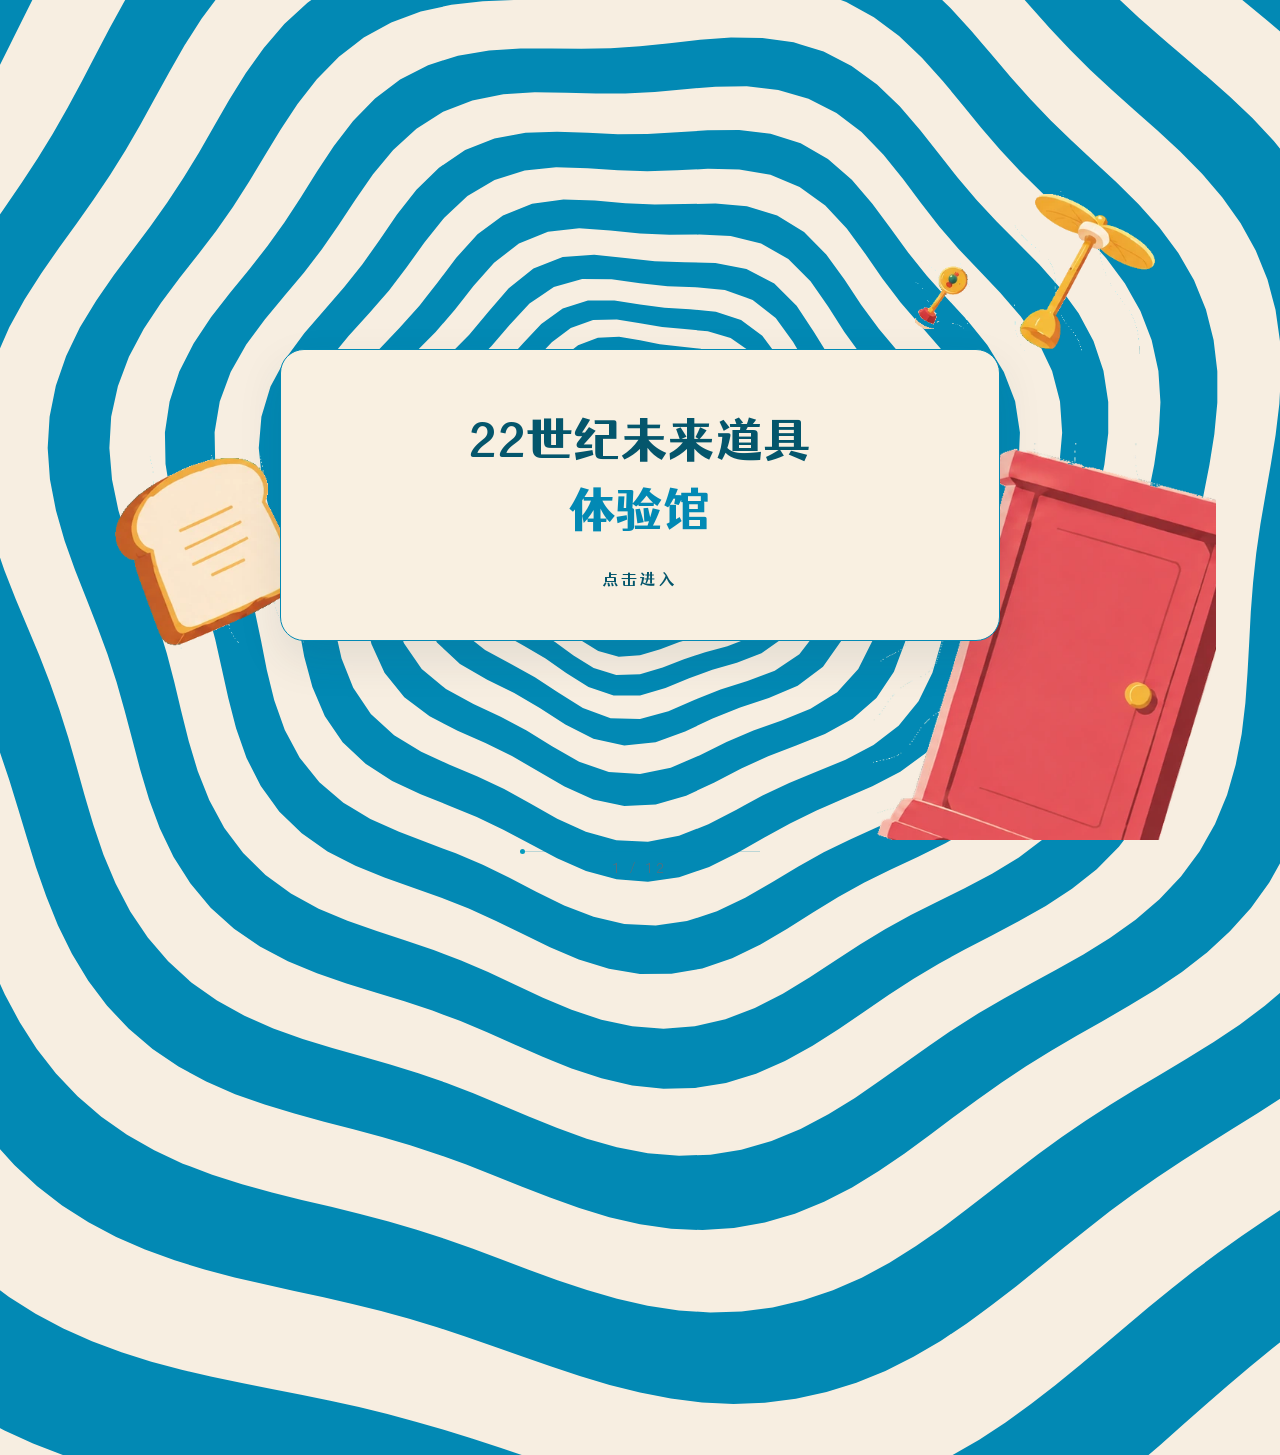
==== index.html @ 34e3ce2a "V0.8 阶段4：交互段 U2~U5 U2 逐句对话（dialogue.js）：点「继续」或空格翻句，上一句降透明度留在原位， 末句后主按钮变「去选择烦恼」。独裁者按钮此页只是标注——锚在 .dora" ====
<!DOCTYPE html>
<html lang="zh-CN">
<head>
<meta charset="UTF-8">
<meta name="viewport" content="width=device-width, initial-scale=1.0">
<title>22世纪未来道具体验馆 · No.001《独裁者按钮》</title>
<link rel="stylesheet" href="css/style.css">
</head>
<body>
<main id="stage" class="stage">

  <!-- ============================================================
       U01～U12 十二个节点。其中 u06 是**共用的全屏交互容器**：
       u06/u07/u08/u09/u10 五个逻辑状态在 SCENE_FLOW 里都带 viewId:'u06'，
       所以画面始终是同一个 section，只靠 phase-* 类换装。
       Canvas 只有这一处，绝不能被 display:none 或重建（详见 u06 注释）。
       ============================================================ -->

  <!-- U01 首页：同心波纹 + 道具向外扩散。规格：只有点大标题才进入。 -->
  <section class="scene scene--intro" data-scene="u01" aria-hidden="true">
    <div class="intro-ripple" aria-hidden="true"></div>
    <div class="intro-gadgets" aria-hidden="true"></div>
    <button type="button" class="intro-card" data-action="next">
      <span class="intro-card__title">22世纪未来道具</span>
      <span class="intro-card__title">体验馆</span>
      <span class="intro-card__enter">点击进入</span>
    </button>
  </section>

  <!-- U02 对话：左文右哆啦A梦（原 ux-02 + ux-03 合一）。
       dialogue.js 逐句推进：点「继续」或按空格翻句，末句后主按钮变「去选择烦恼」。
       三个文本槽固定不动，只换内容——prev 是上一句（降透明度），
       title 是当前句，note 是当前句的补充。规格明令不许出现大型对话框。 -->
  <section class="scene scene--split" data-scene="u02" aria-hidden="true">
    <p class="site-mark">22世纪未来道具体验馆</p>
    <div class="split__text">
      <p class="scene__tag" data-bind="dialogueTag">STEP 02 · 使用说明</p>
      <p class="dialogue-prev" data-bind="dialoguePrev" aria-hidden="true"></p>
      <h1 class="scene__title" data-bind="dialogueText">这个按钮，可以让烦恼消失。</h1>
      <p class="scene__desc" data-bind="dialogueNote">请谨慎使用，它会影响你接下来的每一步。</p>
      <div class="scene__actions">
        <button type="button" class="btn btn--primary" data-action="next"
                data-bind="dialogueNext">继续</button>
        <span class="page-counter" data-bind="dialoguePage">01 / 05</span>
        <button type="button" class="btn btn--link" data-action="back">返回道具馆</button>
      </div>
    </div>
    <div class="split__visual" aria-hidden="true">
      <!-- 提示写在 .doraemon 里面而不是外面：它要指的是**图上那颗红按钮**，
           而 .doraemon 才是那张图的实际边界（split__visual 比图宽得多）。
           挂在外层就只能相对整格定位，换个分辨率就指到空气里去了。 -->
      <div class="doraemon doraemon--sit">
        <!-- 独裁者按钮在这一页只是剧情提示：纯标注、pointer-events:none，
             没有 data-action，玩家提前按不下去（规格硬要求）。 -->
        <p class="dialogue-cue" data-bind="dialogueCue">独裁者按钮</p>
      </div>
    </div>
  </section>

  <!-- U03 烦恼选择（原 ux-04 + ux-05 合一）：9 大类粒子 → 3 条细分 → 确认。
       自由输入走本地词表分类；置信度不足时必须让玩家手选，不得随机发道具。 -->
  <section class="scene scene--pick" data-scene="u03" aria-hidden="true">
    <p class="site-mark">22世纪未来道具体验馆</p>

    <!-- 两个容器都由 worry-picker.js 用 innerHTML 重建，里面不要写静态内容，
         也不要放 data-bind 子节点（会被重建掉，App.bind 从此写空气）。 -->
    <div class="worry-subs" data-bind="worrySubs" role="group" aria-label="细分烦恼"></div>
    <div class="worry-particles" data-bind="worryCategories" role="group" aria-label="烦恼大类"></div>

    <div class="scene__actions scene__actions--center">
      <button type="button" class="btn btn--primary" data-action="confirm-worry"
              data-bind="confirmWorry" disabled>确认这个烦恼</button>
    </div>

    <p class="scene__tag">STEP 03 · 选择烦恼</p>
    <h1 class="scene__title">你现在最想摆脱的烦恼是什么？</h1>
    <p class="worry-hint" data-bind="worryPickHint" role="status" aria-live="polite"></p>

    <div class="worry-free">
      <label class="u-visually-hidden" for="worry-text">自己写下烦恼</label>
      <input type="text" id="worry-text" class="worry-free__field" maxlength="40"
             placeholder="自己写下烦恼 →" autocomplete="off">
      <button type="button" class="btn btn--link" data-action="classify-worry">看看它属于哪一类</button>
    </div>

    <!-- 分类推测面板：常驻 DOM，由 is-visible 控制显隐。
         它落在左下角那一叠（大标题 + 提示 + 自由输入）原来的位置上，
         出场时 .is-classified 把那三样一起收走——规格要求「输入框收起后在原位置显示推测」。
         认不出来的时候 classifyConfirm 会整个隐藏，只留「重新选择」，
         逼回手选大类，绝不替玩家猜一个然后发道具。 -->
    <div class="classify-panel" data-bind="classifyPanel" aria-live="polite" aria-hidden="true">
      <p class="classify-panel__guess" data-bind="classifyGuess"></p>
      <p class="classify-panel__note" data-bind="classifyNote"></p>
      <div class="classify-panel__actions">
        <button type="button" class="btn btn--primary btn--compact" data-action="confirm-worry"
                data-bind="classifyConfirm">确认分类</button>
        <button type="button" class="btn btn--link" data-action="reset-worry-pick">重新选择</button>
      </div>
    </div>
  </section>

  <!-- U04 老虎机（全新）：三列滚轮，每列 20 道具 + 1 空位，自动播 2～3 秒可跳过。
       gadget-match.js 负责滚动、停位与拨杆；停止后正中那一格就是匹配到的道具，
       U5 不重排、直接从这个位置飞过去。 -->
  <section class="scene scene--slot" data-scene="u04" aria-hidden="true">
    <!-- .slot-stage 是整块内容的搬运层：拨杆按下后它和满屏青底一起上移，
         露出下面的 u05。所有 u04 的内容都要待在里面，落在外面的会被留在原地。 -->
    <div class="slot-stage">
      <p class="site-mark site-mark--light">22世纪未来道具体验馆</p>
      <p class="scene__desc slot__lead" data-bind="slotLead">正在匹配适合你的未来道具</p>
      <div class="slot" role="img" aria-label="道具匹配中" data-bind="slotBox">
        <!-- 三列都由 gadget-match.js 用 innerHTML 重建，里面不要写静态内容，
             也不要放任何 data-bind 子节点（会被重建掉，App.bind 从此写空气）。 -->
        <div class="slot__reel" data-bind="reelA"></div>
        <div class="slot__reel" data-bind="reelB"></div>
        <div class="slot__reel" data-bind="reelC"></div>
        <span class="slot__payline" aria-hidden="true"></span>
      </div>
      <p class="slot__worry">当前烦恼｜<span data-bind="slotWorryLabel"></span></p>
      <!-- 拨杆：三列停稳后才出现，拨下去蓝色区上移接第 5 页。 -->
      <button type="button" class="slot__lever" data-action="pull-lever"
              data-bind="slotLever" aria-hidden="true" tabindex="-1">
        <span class="slot__lever-stick" aria-hidden="true"></span>
        <span class="slot__lever-text">拨动拨杆</span>
      </button>
      <button type="button" class="btn btn--link btn--on-primary slot__skip"
              data-action="skip-slot" data-bind="slotSkip">跳过</button>
    </div>
  </section>

  <!-- U05 道具结果（全新）：道具停在第 4 页的位置上，此页不出现警示红。 -->
  <section class="scene scene--split" data-scene="u05" aria-hidden="true">
    <p class="site-mark">22世纪未来道具体验馆</p>
    <div class="split__text">
      <p class="scene__tag">MATCH RESULT · 匹配结果</p>
      <h1 class="scene__title">
        <span class="match__lead">为你匹配到</span>
        <span class="match__name" data-bind="gadgetName"></span>
      </h1>
      <p class="match__formula" data-bind="gadgetGroup"></p>
      <p class="scene__desc" data-bind="gadgetDesc"></p>
      <div class="scene__actions">
        <button type="button" class="btn btn--primary" data-action="next">开始体验</button>
        <button type="button" class="btn btn--link" data-action="back">重新选择 →</button>
      </div>
    </div>
    <div class="split__visual">
      <button type="button" class="match__figure" data-action="show-gadget-tip"
              data-bind="gadgetFigure" aria-haspopup="dialog">
        <img class="match__image" data-bind="gadgetImage" src="" alt="" width="360" height="360">
      </button>
      <p class="match__tip">点击道具以查看功能</p>
    </div>
  </section>

  <!-- ============================================================
       U06 共用全屏交互容器（原 ux-06 + ux-07 合一，并承载 u07~u10）
       —— 全站唯一的 <canvas>，也是唯一的挂载点。三条硬约束：
       1. 它必须在首屏就静态存在，且此后不被重建；
       2. 它和它的祖先在 u06~u10 期间不得 display:none
          （空白阶段请用 opacity/filter 隐藏，否则动画循环会永久停摆）；
       3. canvas 上不加 border/padding，也不给祖先加 transform，
          否则点击坐标会整体偏移。视觉边框交给 .immersive-frame 画。
       ============================================================ -->
  <section class="scene scene--immersive phase-calm" data-scene="u06" data-phase="calm" aria-hidden="true">
    <canvas class="bubble-canvas bubble-canvas--immersive bubble-canvas--interactive"
            data-canvas="experience" aria-label="全屏烦恼泡泡交互区域"></canvas>
    <div class="immersive-frame" aria-hidden="true"></div>

    <!-- 左上：匹配到的道具。失控阶段图标变暗、文案换成「道具的效果正在减弱。」 -->
    <header class="immersive-header">
      <span class="gadget-hud">
        <img class="gadget-hud__icon" data-bind="gadgetHudIcon" src="" alt="" width="40" height="40">
        <span class="gadget-hud__name" data-bind="gadgetHudName"></span>
      </span>
      <p class="scene__tag" data-bind="continuousTag">DELETE TEST</p>
      <h1 class="scene__title" data-bind="continuousTitle">点击气泡，试着把烦恼清除</h1>
      <p class="scene__desc" data-bind="continuousDesc">先观察它们如何消失。点击空白不会产生惩罚。</p>
    </header>

    <!-- 右上计数。三格的更新责任分散在 app.js 多处，不要拆到不同容器里。 -->
    <div class="game-hud game-hud--immersive" aria-live="polite">
      <span class="hud-pill"><span data-bind="primaryMetricLabel">已处理</span> <strong data-bind="primaryMetricValue">0</strong></span>
      <span class="hud-pill">当前气泡 <strong data-bind="bubbleMetricValue">0</strong></span>
      <span class="hud-pill hud-pill--status">系统状态：<strong data-bind="systemMetricValue">删除有效</strong></span>
    </div>

    <button type="button" class="btn btn--ghost immersive-exit" data-action="exit">退出体验</button>

    <!-- U08 按钮抉择：右半屏。阶段 5 把点击改成「按住 2 秒」＋圆环进度。 -->
    <div class="dictator-inline" data-bind="dictatorInline" aria-live="polite">
      <span class="dictator-inline__label" data-bind="dictatorLabel">紧急清除协议</span>
      <button type="button" class="btn btn--danger dictator-inline__button"
              data-action="trigger-inline-button" data-bind="inlineButton" disabled>等待授权</button>
      <span class="dictator-inline__ring" aria-hidden="true"></span>
      <small class="dictator-inline__hint" data-bind="inlineButtonHint"></small>
      <small class="dictator-inline__warn">注意：效果为暂时性，烦恼可能在未来重新出现。</small>
    </div>

    <!-- U10 重现：气泡不可点击，只有一个出口按钮。
         这个面板必须存在——它是通往 u11 的唯一路径，缺了会静默卡死在 u10。 -->
    <div class="return-choice" data-bind="returnChoice" aria-hidden="true">
      <p class="scene__tag">STEP 10 · 再次出现</p>
      <p class="return-choice__question" data-bind="returnChoiceQuestion">它又回来了。</p>
      <p class="return-choice__note">有些东西无法通过删除解决。</p>
      <button type="button" class="btn btn--primary" data-action="return-stop">看看发生了什么</button>
    </div>

    <p class="immersive-whisper" data-bind="immersiveStatus" role="status" aria-live="polite"></p>
  </section>

  <!-- u07 失控 / u08 按钮抉择 / u09 空白 / u10 重现 没有独立 section：
       它们在 SCENE_FLOW 里 viewId 都指向 u06，renderVisibility 用的正是 viewId。
       V0.7 里那 4 个空的 .scene--alias 节点从来拿不到 .scene--active，已删除。 -->

  <!-- U11 总结（原 ux-12 重做）：读玩家真实选择的烦恼与对应的个性化总结。 -->
  <section class="scene scene--split scene--on-primary" data-scene="u11" aria-hidden="true">
    <div class="split__text">
      <p class="scene__tag scene__tag--wide">OBSERVATION</p>
      <h1 class="scene__title">
        <span class="theme-line">它没有消失，</span>
        <span class="theme-line">但你不必继续追着它跑。</span>
      </h1>
      <p class="summary-focus" data-bind="summaryWorry"></p>
      <p class="summary-body" data-bind="summaryText"></p>
      <div class="scene__actions">
        <button type="button" class="btn btn--on-primary" data-action="next" data-bind="summaryNext">查看体验记录</button>
        <button type="button" class="btn btn--link btn--on-primary" data-action="restart">重新体验</button>
      </div>
    </div>
    <div class="split__visual">
      <div class="pocket">
        <img class="pocket__gadget" data-bind="pocketGadget" src="" alt="" width="200" height="200">
        <span class="pocket__tag" data-bind="pocketTag"></span>
      </div>
    </div>
  </section>

  <!-- U12 体验记录（原 ux-13 + ux-14 合一）：五节点时间线。
       规格明令：不要排行榜、不要评分、不要心理诊断结果。 -->
  <section class="scene scene--split" data-scene="u12" aria-hidden="true">
    <p class="site-mark">22世纪未来道具体验馆</p>
    <div class="split__text">
      <p class="scene__tag scene__tag--wide">EXPERIENCE LOG</p>
      <h1 class="scene__title">
        <span class="theme-line">这一次，</span>
        <span class="theme-line">你经历了什么？</span>
      </h1>
      <p class="scene__desc" data-bind="logSubtitle"></p>
      <div class="scene__actions">
        <button type="button" class="btn btn--primary" data-action="save-log">保存记录</button>
        <button type="button" class="btn btn--link" data-action="restart">返回体验馆</button>
      </div>
      <p class="worry-hint" data-bind="logHint" role="status" aria-live="polite"></p>
    </div>
    <!-- 由 app.js 用 innerHTML 重建，不要写静态内容。 -->
    <ol class="log-timeline" data-bind="logNodes"></ol>
  </section>
</main>

<footer class="progress"><span data-bind="progress"></span></footer>

<div class="modal" data-bind="exitModal" aria-hidden="true" role="dialog" aria-modal="true">
  <div class="modal__panel">
    <h2 class="modal__title">确认退出体验？</h2>
    <p class="modal__desc">退出后将清理本次临时数据并返回首页。</p>
    <div class="scene__actions">
      <button type="button" class="btn" data-action="exit-cancel">取消</button>
      <button type="button" class="btn btn--danger btn--compact" data-action="exit-confirm">确认退出</button>
    </div>
  </div>
</div>

<!-- U05 道具说明：外形整个交给 tip-frame.webp，
     里面只叠真实的可点区域（关闭 × 与「知道了」），位置对齐素材上画好的框。 -->
<div class="modal modal--tip" data-bind="gadgetTip" aria-hidden="true" role="dialog" aria-modal="true"
     aria-labelledby="gadget-tip-title">
  <div class="tip-frame">
    <button type="button" class="tip-frame__close" data-action="hide-gadget-tip" aria-label="关闭">×</button>
    <img class="tip-frame__image" data-bind="tipImage" src="" alt="" width="200" height="200">
    <div class="tip-frame__body">
      <h2 class="tip-frame__title" id="gadget-tip-title" data-bind="tipName"></h2>
      <p class="tip-frame__group" data-bind="tipGroup"></p>
      <p class="tip-frame__desc" data-bind="tipDesc"></p>
    </div>
    <button type="button" class="tip-frame__ok" data-action="hide-gadget-tip">知道了</button>
  </div>
</div>

<script src="js/config.js"></script>
<script src="js/font-support.js"></script>
<script src="js/worry-data.js"></script>
<script src="js/gadget-data.js"></script>
<script src="js/bubble-game.js"></script>
<script src="js/scene-manager.js"></script>
<!-- 三个前半段模块必须排在 app.js 之前：app.js 的 init() 会直接调它们。 -->
<script src="js/dialogue.js"></script>
<script src="js/worry-picker.js"></script>
<script src="js/gadget-match.js"></script>
<script src="js/app.js"></script>
</body>
</html>
---- css/style.css ----
/**
 * style.css —— V0.8 视觉层：22世纪未来道具体验馆
 *
 * 配色整体反转：V0.7 是深蓝黑 + 冷光，V0.8 按 U1~U12 初稿改成
 * **米白纸底 + 哆啦A梦青**，只有独裁者按钮和失控边缘保留警示红。
 * 色值不是凭感觉调的，是从初稿位图上取样得到的，改之前先看 §1 的注释。
 *
 * 结构：
 *   0. 字体 @font-face
 *   1. 令牌：颜色 / 字号 / 间距 / 圆角 / 动效
 *   2. 基础排版与舞台
 *   3. 通用组件：按钮 / 输入 / 进度 / 弹窗
 *   4. u01 首页
 *   5. u02 / u05 / u11 / u12 双栏版式
 *   6. u03 选择烦恼
 *   7. u04 老虎机
 *   8. u06~u10 沉浸段（共用容器 + phase-* 换装）
 *   9. 动效与 prefers-reduced-motion
 *
 * 三条硬约束（改这个文件时最容易踩）：
 *   · canvas 不得加 border / padding，其祖先不得加 transform——会让点击坐标整体偏移；
 *   · u06~u10 期间 canvas 及其祖先不得 display:none——挂载尺寸 <2px 会让动画循环
 *     永久起不来而且完全静默，只能用 opacity / filter 隐藏；
 *   · .progress 横跨视口底部，必须保持 pointer-events:none，
 *     否则会吃掉压在它下面的 u10 出口按钮，流程永久卡死。
 */

/* =====================================================================
   0. 字体：站酷仓耳渔阳体 W01~W05
   五个字重文件的 OS/2 都标为 400，浏览器无法自行推断层级，
   因此在 @font-face 中显式声明 200/300/400/500/600 的映射。
   font-display: swap —— 首屏先用系统字回退，避免 0.8MB 阻塞叙事开场。
   ===================================================================== */

@font-face {
  font-family: "Canger YuYangTi";
  src: url("../assets/fonts/CangerYuYangTi-W01.woff2") format("woff2");
  font-weight: 200;
  font-style: normal;
  font-display: swap;
}

@font-face {
  font-family: "Canger YuYangTi";
  src: url("../assets/fonts/CangerYuYangTi-W02.woff2") format("woff2");
  font-weight: 300;
  font-style: normal;
  font-display: swap;
}

@font-face {
  font-family: "Canger YuYangTi";
  src: url("../assets/fonts/CangerYuYangTi-W03.woff2") format("woff2");
  font-weight: 400;
  font-style: normal;
  font-display: swap;
}

@font-face {
  font-family: "Canger YuYangTi";
  src: url("../assets/fonts/CangerYuYangTi-W04.woff2") format("woff2");
  font-weight: 500;
  font-style: normal;
  font-display: swap;
}

@font-face {
  font-family: "Canger YuYangTi";
  src: url("../assets/fonts/CangerYuYangTi-W05.woff2") format("woff2");
  font-weight: 600;
  font-style: normal;
  font-display: swap;
}

/* 千图马克手写体：规格限定「仅用于少量情绪短句或烦恼关键词，不用于长正文」。
   原始 TTF 有 10467 字、转 woff2 是 9.5MB，所以由 assets/dev/_build-fonts.py
   按站内实际用字裁到 1125 字 / 846KB。
   子集外的字会逐字回退，一个词里半手写半黑体很难看——所以**不要直接写
   font-family**，改用 .u-hand，并由 FontSupport.canRenderHand() 决定加不加，
   保证要么整词手写体、要么整词主字体。 */
@font-face {
  font-family: "Qiantu Marker";
  src: url("../assets/fonts/QiantuMarker.woff2") format("woff2");
  font-weight: 400;
  font-style: normal;
  font-display: swap;
}

* { box-sizing: border-box; }

/* =====================================================================
   1. 令牌
   ===================================================================== */

:root {
  /* ---------- 颜色原子：全部取样自 U1~U12 初稿 ---------- */
  --c-paper: #F7EEE1;         /* 主纸底，U2/U3/U5/U10/U12 的背景 */
  --c-paper-3: #FDFBF6;       /* U5 的更亮纸底，也用于青底上的反白块 */
  --c-paper-warm: #F9F0E1;    /* U1 入口卡片 */

  --c-teal: #0289B4;          /* 主青：U4/U6 大色块、按钮 */
  --c-teal-bright: #049CBF;   /* 纸底上的大标题与主按钮，比主青亮一档 */
  --c-teal-mute: #0382AA;     /* U7 失控段：更闷的青，与 U6 拉开 */
  --c-teal-deep: #04566C;     /* U8 深色标题、描边 */
  --c-teal-ink: #018BA9;      /* U12 标题 */
  --c-mint-soft: #DCEFF4;     /* 淡薄荷：U5 道具底盘的圆 */

  --c-ink: #273944;           /* 石板墨：纸底上的深色标题（U5 第一行） */
  --c-ink-2: #4A5C68;         /* 正文 */
  /* 编号、STEP 标签等最弱信息。原来是 #8A98A2，纸底上只有 2.58，
     小字过不了 WCAG AA 的 4.5。这一档是中性灰，压深不影响画面调性
     （不像青色那样一动就跑色），所以压到刚过线。
     青色系维持不动：量初稿 U2，它自己的小青字也只有 2.97~3.08，
     那是这套配色的固有取舍，改深就不是初稿的样子了。 */
  --c-ink-3: #5C6E7A;         /* 纸底 4.61 */

  --c-alert: #D94636;         /* 警示红：只给独裁者按钮与注意事项 */
  --c-alert-bright: #F5654F;  /* U7 视口边缘的红 */

  /* ---------- 字体 ---------- */
  --ff: "Canger YuYangTi", "Microsoft YaHei", "PingFang SC", "Helvetica Neue", sans-serif;
  /* 手写体只走 .u-hand，不要在别处直接写 font-family。 */
  --ff-hand: "Qiantu Marker", "Canger YuYangTi", "Microsoft YaHei", sans-serif;

  /* 字号刻度由 assets/dev/_measure-pitch.py 量初稿得出，改之前先重跑量稿。
     量的是**字步进**（相邻汉字的起笔间距 = 字号 ×(1+字距)），不是墨迹高度：
     墨高会被标点和字面率带偏，同一字号下「记忆面包」能比「这个按钮，」高十来像素。
     clamp 的中值对准 1440，两端覆盖 1366 与 1920。 */
  --fs-tag: clamp(13px, 1.15vw, 18px);      /* ≈16px @1440 */
  --fs-display: clamp(56px, 5.4vw, 100px);  /* ≈78px @1440；初稿步进 u02:74 u12:80 u10:82 */
  --fs-title: clamp(30px, 3.1vw, 48px);     /* 次级标题 */
  --fs-body: clamp(19px, 1.82vw, 28px);     /* ≈26px @1440，初稿正文步进 26 */
  --fs-btn: clamp(20px, 1.8vw, 30px);       /* ≈26px @1440，初稿按钮字步进 26 */
  --fs-note: clamp(14px, 1.2vw, 18px);
  /* 量初稿两行标题的行距：u02 ≈95/74=1.29、u12 ≈96/79=1.22，取中。 */
  --lh-display: 1.25;
  --lh-body: 1.72;
  --ls-tag: 0.30em;

  /* ---------- 间距与尺寸 ---------- */
  --sp-1: 8px;
  --sp-2: 16px;
  --sp-3: 24px;
  --sp-4: 36px;
  --sp-5: 56px;
  --w-content: 1360px;
  --w-text: 640px;
  --scene-pad-x: clamp(40px, 5vw, 108px);
  --scene-pad-y: clamp(36px, 5vh, 76px);

  /* ---------- 圆角与阴影 ----------
     初稿是扁平风：按钮直角、卡片小圆角、只有滑轨是胶囊。
     不要为了「好看」加大面积阴影，那会立刻破掉这套画风。 */
  --r-s: 4px;
  --r-m: 12px;
  --r-l: 24px;
  --r-pill: 999px;
  --sh-card: 0 18px 44px rgba(39, 57, 68, 0.10);
  --sh-lift: 0 10px 26px rgba(39, 57, 68, 0.12);

  /* ---------- 动效 ---------- */
  --t-fast: 160ms;
  --t-mid: 420ms;
  --t-scene: 520ms;
  --t-slow: 900ms;
  --ease: cubic-bezier(0.22, 0.61, 0.36, 1);
  --ease-out: cubic-bezier(0.16, 0.84, 0.44, 1);

  /* ---------- 语义令牌：默认=纸底 ---------- */
  --bg: var(--c-paper);
  --ink: var(--c-ink);
  --ink-dim: var(--c-ink-2);
  --ink-faint: var(--c-ink-3);
  --accent: var(--c-teal-bright);
  --line: rgba(2, 137, 180, 0.24);
}

/* 青底页（u04 老虎机 / u11 总结 / u06~u10 沉浸段）整体换一套语义令牌，
   这样 .btn / .scene__tag 之类的通用组件不必为每个场景再写一遍。 */
body[data-current-scene="u04"],
body[data-current-scene="u11"],
.scene--on-primary,
.scene--slot {
  --bg: var(--c-teal);
  --ink: var(--c-paper);
  --ink-dim: rgba(247, 238, 225, 0.86);
  --ink-faint: rgba(247, 238, 225, 0.62);
  --accent: var(--c-paper);
  --line: rgba(247, 238, 225, 0.34);
}

/* u11 的青比 u04 略浅一档（初稿取样 #0485AA vs #0289B4）。 */
body[data-current-scene="u11"] { --bg: #0485AA; }

/* 沉浸段的底色由 .scene--immersive 连同 phase-* 自己掌管——它是 fixed 满屏的，
   body 只在切场的那一帧露出来。跟着一起变，避免闪一下纸白或青。
   u09（phase-blank）是纸底，其余四段是青底。 */
body[data-current-scene="u06"],
body[data-current-scene="u07"],
body[data-current-scene="u08"] { --bg: var(--c-teal); }

/* =====================================================================
   2. 基础排版与舞台
   ===================================================================== */

html, body {
  margin: 0;
  padding: 0;
  min-height: 100%;
  font-family: var(--ff);
  color: var(--ink);
  background: var(--bg);
  /* 场景之间底色缓慢推移，而不是硬切——从纸底走进青色房间的感觉。 */
  transition: background-color var(--t-slow) var(--ease), color var(--t-mid) var(--ease);
}

body {
  overflow: hidden;
  -webkit-font-smoothing: antialiased;
}

/* 手写体开关。只由 FontSupport.applyHand() 添加——它会先确认整词都在子集里，
   避免子集外的字逐字回退成主字体、一个词里两种字形。
   手写体字面比仓耳渔阳体小一圈，所以配一点字号与字距补偿。 */
.u-hand {
  font-family: var(--ff-hand);
  font-weight: 400;
  font-size: 1.08em;
  letter-spacing: 0.02em;
}

.u-visually-hidden {
  position: absolute;
  width: 1px;
  height: 1px;
  margin: -1px;
  padding: 0;
  overflow: hidden;
  clip: rect(0 0 0 0);
  white-space: nowrap;
  border: 0;
}

.is-hidden { display: none; }

/* 16:9 横向舞台。**不要用 transform: scale() 做等比缩放**——
   .scene--immersive 的 canvas 就挂在这棵树下，祖先一旦有 transform，
   getBoundingClientRect 与鼠标坐标就会整体错位，点不中泡泡。
   需要留边时只改 padding / max-width。 */
.stage {
  position: relative;
  z-index: 1;
  display: grid;
  place-items: center;
  width: 100%;
  min-height: 100vh;
  padding: var(--scene-pad-y) var(--scene-pad-x);
}

/* ---------- 场景显隐：单页切换的核心 ---------- */
.scene {
  display: none;
  width: 100%;
  max-width: var(--w-content);
}

.scene--active {
  display: block;
  animation: scene-in var(--t-scene) var(--ease-out) both;
}

/* 站点标识：每页左上角的小字，青底页换成纸色。
   坐标是 0/0 而不是 --scene-pad-*：留白由 #stage 的 padding 统一给，
   场景自己的内边距是 0，再补一次 pad 就是缩进两回——标识会掉到正文列右边、
   在 u05 上正好压住 STEP 那行（三档分辨率都能看到）。 */
.site-mark {
  position: absolute;
  left: 0;
  top: 0;
  margin: 0;
  font-size: var(--fs-note);
  font-weight: 400;
  letter-spacing: 0.16em;
  color: var(--c-teal);
}

.site-mark--light { color: var(--c-paper); }

/* STEP 标识：最弱层级，大字距全大写 */
.scene__tag {
  margin: 0 0 var(--sp-3);
  font-size: var(--fs-tag);
  font-weight: 400;
  letter-spacing: var(--ls-tag);
  text-transform: uppercase;
  color: var(--ink-faint);
}

.scene__tag--wide { letter-spacing: 0.42em; }

/* 双栏页的大标题走 --fs-display；沉浸段另有覆盖（见 §8）。 */
.scene__title {
  margin: 0 0 var(--sp-3);
  max-width: var(--w-text);
  font-size: var(--fs-display);
  font-weight: 500;
  line-height: var(--lh-display);
  letter-spacing: 0.01em;
  color: var(--accent);
  text-wrap: balance;
}

/* 标题里的每一行单独成块，才能像初稿那样两行左对齐、逐行淡入。 */
.theme-line,
.match__lead,
.match__name {
  display: block;
}

.scene__desc {
  margin: 0 0 var(--sp-4);
  max-width: var(--w-text);
  font-size: var(--fs-body);
  font-weight: 300;
  line-height: var(--lh-body);
  color: var(--ink-dim);
  text-wrap: pretty;
}

.scene__actions {
  display: flex;
  gap: var(--sp-3);
  align-items: center;
  flex-wrap: wrap;
  margin-top: var(--sp-4);
}

.scene__actions--center { justify-content: center; }

.page-counter {
  font-size: var(--fs-note);
  letter-spacing: 0.20em;
  color: var(--ink-faint);
}

/* =====================================================================
   3. 通用组件
   ===================================================================== */

/* ---------- 按钮：初稿是**直角**扁平块，不要加圆角和阴影 ----------
   高度由 _measure-pitch.py 扫初稿的实心青块得出：u02 55、u10 56、u12 61、u05 63，
   取 60；宽度靠左右内边距自然撑开（初稿的四字按钮 199 宽、26px 字 → 左右各 ≈47）。 */
.btn {
  position: relative;
  min-height: 60px;
  /* 左右内边距不用 --sp-4：初稿的四字按钮 199 宽、字 26px，
     扣掉字与字距后每边约 44，比 36 宽出小半个字。 */
  padding: 0 clamp(28px, 3.05vw, 58px);
  font-family: inherit;
  font-size: var(--fs-btn);
  font-weight: 400;
  letter-spacing: 0.06em;
  color: var(--ink);
  background: transparent;
  border: 1px solid var(--line);
  border-radius: var(--r-s);
  cursor: pointer;
  transition: background-color var(--t-fast) var(--ease),
              border-color var(--t-fast) var(--ease),
              color var(--t-fast) var(--ease),
              opacity var(--t-fast) var(--ease);
}

.btn:hover { border-color: var(--accent); }

.btn:focus-visible {
  outline: 2px solid var(--accent);
  outline-offset: 4px;
}

/* 主操作：实心青块 + 纸色字。 */
.btn--primary {
  color: var(--c-paper-3);
  background: var(--c-teal-bright);
  border-color: var(--c-teal-bright);
}

.btn--primary:hover {
  background: var(--c-teal);
  border-color: var(--c-teal);
}

.btn--primary:active { background: var(--c-teal-deep); border-color: var(--c-teal-deep); }

/* 青底页上的主操作反过来：纸色实心块 + 青字（U11 的「查看体验记录」）。 */
.btn--on-primary {
  color: var(--c-teal);
  background: var(--c-paper);
  border-color: var(--c-paper);
}

.btn--on-primary:hover { background: var(--c-paper-3); border-color: var(--c-paper-3); }

/* 次级：只有下划线，无边框无底色。 */
.btn--link,
.btn--ghost {
  min-height: 44px;
  padding: 0 var(--sp-1);
  color: var(--ink-dim);
  background: transparent;
  border-color: transparent;
  text-decoration: underline;
  text-decoration-thickness: 1px;
  text-underline-offset: 7px;
}

.btn--link:hover,
.btn--ghost:hover {
  color: var(--accent);
  border-color: transparent;
}

.btn--link.btn--on-primary,
.btn--ghost.btn--on-primary {
  color: var(--c-paper);
  background: transparent;
  border-color: transparent;
}

.btn--compact {
  min-height: 46px;
  padding: 0 var(--sp-3);
  font-size: var(--fs-note);
}

.btn[disabled] {
  opacity: 0.34;
  cursor: not-allowed;
}

.btn[disabled]:hover { border-color: var(--line); }

/* ---------- 独裁者按钮：全站唯一的红 ----------
   危险、诱惑、不可逆。它是低多边形插画风里唯一允许发光的东西。 */
.btn--danger {
  min-height: 72px;
  padding: 0 var(--sp-5);
  font-size: var(--fs-btn);
  font-weight: 500;
  letter-spacing: 0.10em;
  color: var(--c-paper-3);
  background: var(--c-alert);
  border: 1px solid var(--c-alert-bright);
  border-radius: var(--r-s);
}

.btn--danger:hover { background: var(--c-alert-bright); }

.btn--danger[disabled] {
  opacity: 1;
  color: rgba(247, 238, 225, 0.46);
  background: rgba(217, 70, 54, 0.30);
  border-color: rgba(217, 70, 54, 0.36);
}

/* ---------- 提示文字 ---------- */
.worry-hint {
  min-height: 28px;
  margin: var(--sp-2) 0 0;
  font-size: var(--fs-note);
  font-weight: 300;
  letter-spacing: 0.04em;
  color: var(--c-teal);
}

/* ---------- 进度条 ---------- */
.progress {
  position: fixed;
  left: 0;
  right: 0;
  bottom: 0;
  z-index: 2;
  /* 它横跨整个视口底部。不关掉指针事件就会吃掉压在它下面的按钮点击——
     u10 的出口按钮正好落在这条带子上，会造成流程永久卡死。 */
  pointer-events: none;
  display: flex;
  align-items: center;
  justify-content: center;
  gap: var(--sp-2);
  padding: var(--sp-3);
  font-size: 13px;
  font-weight: 300;
  letter-spacing: var(--ls-tag);
  text-transform: uppercase;
  color: var(--ink-faint);
  transition: color var(--t-mid) var(--ease), opacity var(--t-mid) var(--ease);
}

.progress::before {
  content: "";
  position: absolute;
  left: 50%;
  bottom: calc(var(--sp-3) + 24px);
  width: 240px;
  height: 1px;
  transform: translateX(-50%);
  background: var(--line);
}

.progress::after {
  content: "";
  position: absolute;
  left: calc(50% - 120px + 240px * var(--progress-x, 0));
  bottom: calc(var(--sp-3) + 22px);
  width: 5px;
  height: 5px;
  border-radius: 50%;
  background: var(--accent);
  transition: left var(--t-slow) var(--ease), background-color var(--t-mid) var(--ease);
}

/* 沉浸段（u06~u10）是满屏演出，底部不留任何界面元素。 */
body:is([data-current-scene="u06"], [data-current-scene="u07"],
        [data-current-scene="u08"], [data-current-scene="u09"],
        [data-current-scene="u10"]) .progress {
  opacity: 0;
}

/* ---------- 退出确认弹窗 ---------- */
.modal {
  display: none;
  position: fixed;
  inset: 0;
  z-index: 100;
  align-items: center;
  justify-content: center;
  background: rgba(39, 57, 68, 0.42);
  backdrop-filter: blur(4px);
}

.modal--open {
  display: flex;
  animation: fade-in var(--t-mid) var(--ease) both;
}

.modal__panel {
  width: min(560px, 90vw);
  padding: var(--sp-5);
  text-align: center;
  color: var(--c-ink);
  background: var(--c-paper-3);
  border: 1px solid var(--line);
  border-radius: var(--r-m);
  box-shadow: var(--sh-card);
  animation: modal-in var(--t-mid) var(--ease-out) both;
}

.modal__title {
  margin: 0 0 var(--sp-2);
  font-size: var(--fs-title);
  font-weight: 500;
  color: var(--c-teal);
}

.modal__desc {
  margin: 0 0 var(--sp-3);
  font-size: var(--fs-note);
  font-weight: 300;
  line-height: var(--lh-body);
  color: var(--c-ink-2);
}

.modal .scene__actions { justify-content: center; margin-top: 0; }

/* ---------- u05 道具说明弹窗 ---------- */
/* 外形整个交给 tip-frame.webp（1000×552）：青色标题条 + 纸色正文 +
   左侧薄荷方块 + 右下角青色按钮。下面这些百分比是照素材量出来的，
   换图就得重量一遍，别凭感觉挪。 */
.tip-frame {
  position: relative;
  width: min(78vw, 1000px);
  aspect-ratio: 1000 / 552;
  color: var(--c-ink);
  background: url("../assets/images/ui/tip-frame.webp") center / 100% 100% no-repeat;
  animation: modal-in var(--t-mid) var(--ease-out) both;
}

/* 素材右上角已经画好了 ×，这里只叠一块透明的可点区域（文字留给读屏器）。 */
.tip-frame__close {
  position: absolute;
  right: 2.2%;
  top: 2.4%;
  width: 6%;
  aspect-ratio: 1 / 1;
  font-size: 0;
  color: transparent;
  background: transparent;
  border: 0;
  border-radius: 50%;
  cursor: pointer;
}

.tip-frame__close:focus-visible { outline: 2px solid var(--c-paper); outline-offset: 2px; }

/* 左侧那枚薄荷色方块正好放道具图。 */
.tip-frame__image {
  position: absolute;
  left: 5%;
  top: 22%;
  width: 25.3%;
  height: 47.3%;
  padding: 3%;
  object-fit: contain;
}

.tip-frame__body {
  position: absolute;
  left: 34%;
  right: 6%;
  top: 21%;
  text-align: left;
}

.tip-frame__title {
  margin: 0 0 var(--sp-1);
  font-size: clamp(22px, 2.1vw, 34px);
  font-weight: 500;
  line-height: 1.3;
  color: var(--c-teal);
}

.tip-frame__group {
  margin: 0 0 var(--sp-2);
  font-size: var(--fs-note);
  font-weight: 400;
  letter-spacing: 0.08em;
  color: var(--c-teal-bright);
}

.tip-frame__desc {
  margin: 0;
  font-size: var(--fs-note);
  font-weight: 300;
  line-height: var(--lh-body);
  color: var(--c-ink-2);
}

/* 素材右下角画好的是一块**空的**青色按钮，字得由这里补上。 */
.tip-frame__ok {
  position: absolute;
  left: 70.5%;
  top: 77.5%;
  width: 23%;
  height: 13.6%;
  font-family: inherit;
  font-size: var(--fs-note);
  font-weight: 400;
  letter-spacing: 0.10em;
  color: var(--c-paper);
  background: transparent;
  border: 0;
  border-radius: var(--r-s);
  cursor: pointer;
}

.tip-frame__ok:focus-visible { outline: 2px solid var(--c-paper); outline-offset: 3px; }

/* =====================================================================
   4. u01 首页
   波纹铺满视口、道具漂浮在四角、正中一张纸色卡片。
   ===================================================================== */

.scene--intro {
  position: relative;
  display: none;
  min-height: 100vh;
  place-items: center;
}

.scene--intro.scene--active {
  display: grid;
}

/* 同心波纹由 assets/dev/_build-ui-art.py 生成成 SVG——
   位图缩放会糊，几何图形交给矢量。 */
.intro-ripple {
  /* 自转的是元素本身，背景被裁在元素的盒子里——盒子若只有视口大小，
     转起来它自己的四个直角会扫进画面，边上出现一条斜切直线。
     所以盒子要做成**正方形**并放大到盖过视口对角线：转到任意角度时，
     始终有一个直径 = 边长的内切圆盖住视口。
     环距是等比的（见 _build-ui-art.py），放大不改变疏密，只影响覆盖。 */
  --ripple-size: max(150vh, 150vw);

  position: fixed;
  top: 50%;
  left: 50%;
  z-index: -2;
  width: var(--ripple-size);
  height: var(--ripple-size);
  /* 用负 margin 居中而不是 translate：这里的 transform 归自转动画独占，
     写了 translate 会被 rotate 覆盖掉。 */
  margin-top: calc(var(--ripple-size) / -2);
  margin-left: calc(var(--ripple-size) / -2);
  background: url("../assets/images/ui/intro-ripple.svg") center / 100% 100% no-repeat;
  background-color: var(--c-paper);
  animation: ripple-turn 180s linear infinite;
}

/* 四件漂浮道具。容器在 HTML 里是空的、app.js 也不往里写东西，
   所以这里用多层 background 摆位——不需要为装饰再造 DOM。 */
.intro-gadgets {
  position: fixed;
  inset: 0;
  z-index: -1;
  pointer-events: none;
  background-repeat: no-repeat;
  /* 用的是从 U1 裁下来的低多边形实色图，不是 assets/images/gadgets 那套细线描——
     那套是道具图鉴用的线稿风，任意门还是紫的，摆在首页跟初稿完全两个画风。
     尺寸与位置由 _build-ui-art.py 的连通块 bbox 折算成 vw/vh，别凭感觉调。
     记忆面包 左中 · 竹蜻蜓 右上 · 缩小灯 中偏右 · 任意门 右下（出血到屏外） */
  background-image:
    url("../assets/images/ui/intro-bread.webp"),
    url("../assets/images/ui/intro-copter.webp"),
    url("../assets/images/ui/intro-lamp.webp"),
    url("../assets/images/ui/intro-door.webp");
  background-size: 14.8vw auto, 11vw auto, 4.3vw auto, 31.1vw auto;
  /* 面包和缩小灯的横坐标比初稿各让开一截：初稿卡片只占 1672 宽的一半多，
     我这边卡片是 min(720px,62vw)，在 1440 档相对更宽，照搬初稿坐标会被卡片压住。
     纵坐标不动——上下关系跟初稿一致。 */
  background-position: 4vw 45.5vh, 74.2vw 16.2vh, 66.5vw 24vh, 63.2vw 44.2vh;
  animation: float-drift 14s var(--ease) infinite alternate;
}

.intro-card {
  position: relative;
  z-index: 1;
  display: grid;
  justify-items: center;
  gap: var(--sp-2);
  width: min(720px, 62vw);
  padding: clamp(40px, 5vw, 68px) var(--sp-5) clamp(32px, 4vw, 52px);
  font-family: inherit;
  color: var(--c-teal);
  background: var(--c-paper-warm);
  border: 1px solid var(--c-teal);
  border-radius: var(--r-l);
  cursor: pointer;
  box-shadow: var(--sh-card);
  transition: background-color var(--t-mid) var(--ease),
              border-color var(--t-mid) var(--ease);
}

.intro-card:hover { background: var(--c-paper-3); }

.intro-card:focus-visible {
  outline: 2px solid var(--c-teal);
  outline-offset: 8px;
}

.intro-card__title {
  font-size: clamp(34px, 3.6vw, 58px);
  font-weight: 600;
  line-height: 1.18;
  letter-spacing: 0.03em;
}

/* 初稿是两色标题：第一行近墨的深青、第二行主青。 */
.intro-card__title:first-of-type { color: var(--c-teal-deep); }
.intro-card__title:nth-of-type(2) { color: var(--c-teal); }

.intro-card__enter {
  margin-top: var(--sp-2);
  font-size: var(--fs-note);
  font-weight: 500;
  letter-spacing: 0.24em;
  color: var(--c-teal-deep);
}

/* =====================================================================
   5. u02 / u05 / u11 / u12 双栏版式
   左文右图，约 50/50。四页共用一套骨架，差异靠 §5.x 的小节补。
   ===================================================================== */

.scene--split {
  position: relative;
  align-items: center;
  gap: clamp(32px, 4vw, 80px);
  grid-template-columns: minmax(0, 1.02fr) minmax(0, 0.98fr);
  min-height: min(76vh, 720px);
  padding-top: clamp(56px, 8vh, 108px);
}

.scene--split.scene--active { display: grid; }

.split__text {
  min-width: 0;
  align-self: center;
}

.split__visual {
  position: relative;
  min-width: 0;
  display: grid;
  place-items: center;
  gap: var(--sp-3);
}

/* ---------- u02：低多边形哆啦A梦坐在青色圆盘上 ---------- */
.doraemon {
  position: relative;               /* 剧情提示挂在里面，靠百分比锚到图上 */
  width: min(30vw, 420px);
  aspect-ratio: 1 / 1;
  background: center / contain no-repeat;
}

.doraemon--sit {
  background-image: url("../assets/images/ui/doraemon-sit.webp");
}

/* ---------- u02：逐句推进的台词槽 ---------- */
/* 规格明写「不使用大型聊天框」「不要大型对话框」，所以这里没有对话框外壳：
   上一句降透明度留在原位，当前句占大标题，同屏的第二句落在 .scene__desc。 */

/* 首屏没有「上一句」，但这个节点必须一直在（App.bind 是永不失效的正向缓存，
   一旦被删/重建就再也写不进字）。所以用 height:0 收起而不是 display:none——
   只有高度归零，空的第一屏才不会白占一行把标题往下推。 */
.dialogue-prev {
  overflow: hidden;
  height: 0;
  margin: 0;
  max-width: var(--w-text);
  font-size: var(--fs-body);
  font-weight: 300;
  line-height: var(--lh-body);
  color: var(--ink-faint);
  opacity: 0;
  transition: opacity var(--t-mid) var(--ease);
}

.dialogue-prev.is-visible {
  height: auto;
  margin-bottom: var(--sp-2);
  opacity: 0.5;
}

/* 换句时给当前这句一次淡入。类名由 dialogue.js 每次重放，reduced-motion 下不加。 */
.scene--split .scene__title.is-fresh {
  animation: fade-up var(--t-mid) var(--ease-out) both;
}

/* 独裁者按钮的剧情提示。纯标注：pointer-events:none + 没有 data-action，
   玩家在这一页按不下去（规格硬要求，别顺手给它加交互）。 */
.dialogue-cue {
  position: absolute;
  /* 锚在 .doraemon 上（不是 split__visual）：素材 640×653、按 contain 摊进方框，
     图里那颗红按钮占方框的 x0~25% / y0~18%。
     圆点落在它右缘（25%），文字往右排到 x≈50% 为止——那一带是哆啦A梦头顶
     上方的空白。落在按钮身上会变成红字压红漆，一个字都看不清。 */
  left: 25%;
  top: 1%;
  display: flex;
  align-items: center;
  gap: 10px;
  margin: 0;
  font-size: var(--fs-note);
  font-weight: 400;
  letter-spacing: 0.10em;
  color: var(--c-alert);
  pointer-events: none;
  opacity: 0;
  transform: translateY(8px);
  transition: opacity var(--t-mid) var(--ease), transform var(--t-mid) var(--ease);
}

.dialogue-cue::before {
  content: "";
  width: 12px;
  height: 12px;
  border-radius: 50%;
  background: var(--c-alert);
  box-shadow: 0 0 0 5px rgba(217, 70, 54, 0.16);
}

.dialogue-cue.is-visible {
  opacity: 1;
  transform: translateY(0);
}

/* ---------- u05：匹配结果 ---------- */
/* 初稿是两色标题：第一行石板墨、第二行青，靠这个对比把道具名顶出来。
   两行**字号相差不大**（量到的步进 78 / 88），不是「小引导语＋大道具名」——
   0.62em 那版把第一行压到 40，和初稿差了整整一倍。 */
.match__lead {
  color: var(--c-ink);
  font-size: 1em;
  font-weight: 400;
}

.match__name {
  color: var(--c-teal-bright);
  margin-top: 0.06em;
  font-size: 1.12em;
}

/* 配对说明：右侧拉一条虚线到一个圆点，初稿里用它把「烦恼—道具」连起来。 */
.match__formula {
  position: relative;
  display: flex;
  align-items: center;
  gap: var(--sp-2);
  margin: 0 0 var(--sp-3);
  font-size: var(--fs-note);
  font-weight: 400;
  letter-spacing: 0.10em;
  color: var(--c-teal);
}

.match__formula::after {
  content: "";
  flex: 1;
  height: 1px;
  min-width: 60px;
  background: repeating-linear-gradient(90deg,
              var(--c-teal) 0 6px, transparent 6px 14px);
  opacity: 0.6;
}

/* 道具是可点的（点开 xlsx 里的功能说明），所以外层是个按钮。
   薄荷色圆盘画在**按钮**上、图单独一层：第 4 页飞过来的替身落地前只让图隐身，
   圆盘要一直在，否则落点是一个空洞。 */
.match__figure {
  display: grid;
  place-items: center;
  width: min(24vw, 320px);
  aspect-ratio: 1 / 1;
  padding: clamp(20px, 2.4vw, 40px);
  font: inherit;
  color: inherit;
  background: var(--c-mint-soft);
  border: 0;
  border-radius: 50%;
  cursor: pointer;
  transition: transform var(--t-fast) var(--ease),
              box-shadow var(--t-fast) var(--ease);
}

.match__figure:hover {
  transform: scale(1.03);
  box-shadow: var(--sh-lift);
}

.match__figure:focus-visible {
  outline: 2px solid var(--c-teal);
  outline-offset: 8px;
}

.match__image {
  width: 100%;
  height: auto;
  aspect-ratio: 1 / 1;
  object-fit: contain;
  /* 刻意不给 opacity 过渡：显形是和替身**同一帧**的交接，
     淡入反而会在中间露出一截空位（gadget-match.js 的 landGhost 里有说明）。 */
}

/* 替身还在路上：目标位先空着，免得同一件道具同时出现两份。 */
.match__figure.is-arriving .match__image { opacity: 0; }

/* 跨场景飞行的道具替身。它挂在 <body> 上（要活过 u04 → u05 这次切换），
   所以定位必须是 fixed——挂在场景里会被 display:none 一起带走。 */
.gadget-ghost {
  position: fixed;
  z-index: 90;
  object-fit: contain;
  pointer-events: none;
}

.match__tip {
  margin: 0;
  font-size: var(--fs-note);
  font-weight: 300;
  letter-spacing: 0.08em;
  color: var(--ink-faint);
}

/* ---------- u11：个性化总结（青底纸字） ---------- */
.scene--on-primary { color: var(--c-paper); }

.scene--on-primary .scene__title { color: #F5E8D5; }
.scene--on-primary .scene__tag { color: rgba(255, 255, 237, 0.82); }

.summary-focus {
  margin: 0 0 var(--sp-3);
  font-size: var(--fs-body);
  font-weight: 400;
  letter-spacing: 0.06em;
  color: var(--c-paper);
}

.summary-body {
  margin: 0;
  max-width: var(--w-text);
  font-size: var(--fs-body);
  font-weight: 300;
  line-height: var(--lh-body);
  color: rgba(247, 238, 225, 0.88);
}

/* 四次元口袋：袋口虚线缝边 + 铃铛，同样是生成的 SVG。 */
.pocket {
  position: relative;
  display: grid;
  place-items: center;
  width: min(30vw, 420px);
  aspect-ratio: 420 / 380;
  background: url("../assets/images/ui/pocket.svg") center / contain no-repeat;
}

.pocket__gadget {
  width: 42%;
  height: auto;
  margin-top: 4%;
  object-fit: contain;
}

.pocket__tag {
  position: absolute;
  left: 50%;
  bottom: -14%;
  transform: translateX(-50%);
  padding: 6px 18px;
  white-space: nowrap;
  font-size: var(--fs-note);
  letter-spacing: 0.08em;
  color: var(--c-teal);
  background: var(--c-paper);
  border-radius: var(--r-pill);
}

/* ---------- u12：体验记录时间线 ---------- */
.log-timeline {
  position: relative;
  list-style: none;
  margin: 0;
  padding: var(--sp-2) 0 var(--sp-2) 78px;
  align-self: center;
  min-width: 0;
}

/* 竖线：贯穿所有节点，落在编号圆心上（78px 左内距 − 27px 半径 = 51px）。 */
.log-timeline::before {
  content: "";
  position: absolute;
  left: 26px;
  top: 34px;
  bottom: 34px;
  width: 2px;
  background: var(--c-teal);
  opacity: 0.42;
}

.log-node {
  position: relative;
  min-height: 68px;
  margin-bottom: var(--sp-3);
  animation: fade-up var(--t-mid) var(--ease-out) var(--log-delay, 0ms) both;
}

.log-node:last-child { margin-bottom: 0; }

.log-node__index {
  position: absolute;
  left: -78px;
  top: 0;
  display: grid;
  place-items: center;
  width: 54px;
  height: 54px;
  font-size: var(--fs-note);
  font-weight: 500;
  letter-spacing: 0.04em;
  color: var(--c-paper-3);
  background: var(--c-teal);
  border-radius: 50%;
}

.log-node__label {
  display: block;
  margin-bottom: 6px;
  font-size: var(--fs-body);
  font-weight: 500;
  color: var(--c-teal-ink);
}

.log-node__value {
  display: block;
  font-size: var(--fs-note);
  font-weight: 300;
  line-height: 1.6;
  color: var(--c-ink-2);
}

/* =====================================================================
   6. u03 选择烦恼
   9 个大类散在四周，选中的那个飞到正中放大；细分条目在它上方成排。
   ===================================================================== */

/* 这一页的孩子**全是绝对定位**的，撑不起父级——min-height 是唯一的高度来源。
   设成 auto 或省略都会让整块塌成 0px，九个大类挤成一条横线。 */
.scene--pick {
  position: relative;
  min-height: calc(100vh - var(--scene-pad-y) * 2);
}

.scene--pick.scene--active { display: block; }

/* 右下角探头的哆啦A梦。纯装饰，别挡住点击。 */
.scene--pick::after {
  content: "";
  position: absolute;
  right: 0;
  bottom: 0;
  width: min(16vw, 230px);
  aspect-ratio: 273 / 298;
  background: url("../assets/images/ui/doraemon-peek.webp") bottom right / contain no-repeat;
  pointer-events: none;
}

/* 九个大类：绝对定位散布在上半屏与两侧，
   中间 30%~70% 留给放大后的那一个，左下留给标题文案。 */
.worry-particles {
  position: absolute;
  inset: 0;
  pointer-events: none;
}

.worry-particle {
  position: absolute;
  display: grid;
  justify-items: center;
  gap: 6px;
  width: clamp(88px, 9vw, 132px);
  padding: 0;
  font-family: inherit;
  font-size: var(--fs-note);
  font-weight: 400;
  letter-spacing: 0.04em;
  color: var(--c-teal);
  background: transparent;
  border: 0;
  cursor: pointer;
  pointer-events: auto;
  /* 漂移写在**独立的 translate 属性**上（worry-picker.js 每帧改 --dx/--dy），
     居中放大写在 transform / scale 上。三者必须分开：
     漂移要是每帧改 transform，下面那条 transition: transform 会被无限重启。 */
  translate: var(--dx, 0px) var(--dy, 0px);
  scale: 1;
  /* left/top 必须在这条清单里。规格要的是「位移到中央」，靠的正是 .is-active 改写
     left/top——没列进来的属性不参与过渡，那就成了瞬移，而且瞬移会让指针命中的
     还是旧坐标（自动化点击直接落空）。 */
  transition: left var(--t-mid) var(--ease),
              top var(--t-mid) var(--ease),
              transform var(--t-mid) var(--ease),
              scale var(--t-mid) var(--ease),
              opacity var(--t-mid) var(--ease),
              color var(--t-fast) var(--ease);
}

/* 图在标签上方。用 ::before 承载插画，标签仍是按钮自己的文本节点。 */
.worry-particle::before {
  content: "";
  display: block;
  width: 100%;
  aspect-ratio: 1 / 1;
  background: center / contain no-repeat;
}

/* 插画绑 data-category（app.js 会写 category.id），不绑 nth-child：
   位置只是版面槽位、乱序无所谓，插画却是身份，串了就是「家庭」配错图。
   九张图都是竖幅、比例各不相同，contain 在方框里等高不等宽——这正是要的效果。 */
.worry-particle[data-category="C01"]::before { background-image: url("../assets/images/worries/worry-01.webp"); }
.worry-particle[data-category="C02"]::before { background-image: url("../assets/images/worries/worry-02.webp"); }
.worry-particle[data-category="C03"]::before { background-image: url("../assets/images/worries/worry-03.webp"); }
.worry-particle[data-category="C04"]::before { background-image: url("../assets/images/worries/worry-04.webp"); }
.worry-particle[data-category="C05"]::before { background-image: url("../assets/images/worries/worry-05.webp"); }
.worry-particle[data-category="C06"]::before { background-image: url("../assets/images/worries/worry-06.webp"); }
.worry-particle[data-category="C07"]::before { background-image: url("../assets/images/worries/worry-07.webp"); }
.worry-particle[data-category="C08"]::before { background-image: url("../assets/images/worries/worry-08.webp"); }
.worry-particle[data-category="C09"]::before { background-image: url("../assets/images/worries/worry-09.webp"); }

/* 槽位：九个大类只能落在**五块禁区之外**。坐标是相对 .scene--pick 的百分比，
   下面这五块是量三档截图（1366 / 1440 / 1920）取的并集，改坐标前先重量一遍：
     · 左上  x5~24%   y3~8%    站点标识「22世纪未来道具体验馆」
     · 中上  x33~68%  y4~11%   细分条目那排（只在选中态出现，idle 是空的，
                                所以上一版只有选中态穿帮——两种态都得让）
     · 中部  x40~60%  y18~62%  放大件（translate -50% + scale 1.75）连同下方确认按钮
     · 左下  x0~48%   y62~95%  STEP + 大标题 + 提示 + 自由输入（整叠抬了 4%，
                                底边不再贴到视口底部，见下面 .worry-free 的注释）
     · 右下  x82~100% y66~100% 探头的哆啦A梦
   一个槽位连底下那行标签实占约 10%×21%（三档下都在 ±2% 内），
   留白按这个尺寸算，别只盯左上角坐标。
   上一版是照初稿坐标抄的：初稿的文案块窄，我这边宽，于是站点标识、细分条目、
   大标题三处同时被压住——三档分辨率上都能看到字叠字。 */
.worry-particle:nth-child(1) { left: 2%;  top: 14%; }
.worry-particle:nth-child(2) { left: 15%; top: 10%; }
.worry-particle:nth-child(3) { left: 3%;  top: 40%; }
.worry-particle:nth-child(4) { left: 16%; top: 38%; }
.worry-particle:nth-child(5) { left: 52%; top: 70%; }
.worry-particle:nth-child(6) { left: 68%; top: 2%; }
.worry-particle:nth-child(7) { left: 86%; top: 8%; }
.worry-particle:nth-child(8) { left: 68%; top: 30%; }
.worry-particle:nth-child(9) { left: 87%; top: 38%; }

/* 悬停**不做位移**：位移归漂移循环管（独立的 translate 属性），
   这里再动 transform 会和「飞到中央」的过渡打架，看起来像抽搐。只改颜色。 */
.worry-particle:hover { color: var(--c-teal-deep); }

.worry-particle:focus-visible {
  outline: 2px solid var(--c-teal);
  outline-offset: 6px;
  border-radius: var(--r-s);
}

/* 选中的那个飞到画面正中并放大——初稿的核心动作。
   left/top 覆盖上面的散布坐标，所以九个位置都能收敛到同一点。
   放大用独立的 scale 属性：展开态（.is-expanded）只需改倍数，
   不必把整条 transform 再抄一遍。 */
.worry-particle.is-active {
  left: 50%;
  top: 40%;
  z-index: 2;
  transform: translate(-50%, -50%);
  translate: 0 0;
  scale: 1.75;
  color: var(--c-teal-deep);
  font-weight: 500;
}

.worry-particle.is-active:hover { scale: 1.8; }

/* 悬停预览态的白雾：素材蒙一层纸色雾并轻微失焦，
   把注意力交给上方浮出的那三条烦恼。点开完整列表后不加这层——
   那时它是玩家正在挑的类别，必须看得清（sync() 里 is-preview 的判据就是这个）。 */
.worry-particle.is-preview::before { filter: blur(3px) saturate(0.92); }

.worry-particle.is-preview::after {
  content: "";
  position: absolute;
  left: 0;
  top: 0;
  width: 100%;
  aspect-ratio: 1 / 1;
  background: radial-gradient(circle at 50% 46%,
              rgba(253, 251, 246, 0.88) 0%,
              rgba(253, 251, 246, 0.56) 54%,
              rgba(253, 251, 246, 0) 78%);
  pointer-events: none;
}

/* 有人被选中时，其余的退到背景里。 */
.worry-particles:has(.is-active) .worry-particle:not(.is-active) { opacity: 0.34; }

/* 细分条目：一排横向标签，选中的加下划线。 */
.worry-subs {
  position: absolute;
  left: 50%;
  top: 4%;
  z-index: 3;
  display: flex;
  gap: clamp(20px, 2.4vw, 42px);
  transform: translateX(-50%);
  min-height: 44px;
}

/* 点开大类后换成完整列表（最多 WORRY_LIST_MAX = 15 条）。
   这一块的宽高必然压到左上角的站点标识和两侧的粒子，躲不开——
   所以干脆做成一张不透明的纸盖上去：挡住比字叠字可读。
   4 行纵向排布 → 15 条自动折成 4 列，整块约 22% 高、止于 26% 上下；
   下面 .is-expanded 再把放大件和确认按钮挪到 30% 以下让位。 */
.worry-subs--full {
  top: 4%;
  display: grid;
  grid-auto-flow: column;
  grid-template-rows: repeat(4, auto);
  gap: 4px clamp(16px, 1.8vw, 30px);
  justify-items: start;
  width: max-content;
  max-width: min(86vw, 940px);
  padding: var(--sp-3) var(--sp-4);
  background: var(--c-paper-3);
  border: 1px solid var(--line);
  border-radius: var(--r-m);
  box-shadow: var(--sh-lift);
}

.worry-subs--full .worry-sub {
  padding: 3px 2px 5px;
  font-size: clamp(13px, 1.02vw, 16px);
}

.worry-sub {
  padding: 6px 2px 10px;
  font-family: inherit;
  font-size: var(--fs-note);
  font-weight: 300;
  letter-spacing: 0.04em;
  white-space: nowrap;
  color: var(--c-ink-2);
  background: transparent;
  border: 0;
  border-bottom: 2px solid transparent;
  cursor: pointer;
  transition: color var(--t-fast) var(--ease), border-color var(--t-fast) var(--ease);
}

.worry-sub:hover { color: var(--c-teal); }

.worry-sub.is-active {
  color: var(--c-teal);
  font-weight: 500;
  border-bottom-color: var(--c-teal);
}

.worry-sub:focus-visible { outline: 2px solid var(--c-teal); outline-offset: 3px; }

/* 确认按钮：正中偏下，正好在放大后的插画下方。
   规格上它是**选中之后才出现**的，所以默认不在场（worry-picker.js 的 sync()
   按有没有选中在场景根上切 .is-picked）。这里只淡出、不 display:none——
   位置要靠过渡从选中态平移，节点被拿掉就没有起始值了。 */
.scene--pick .scene__actions--center {
  position: absolute;
  left: 50%;
  top: 52%;
  z-index: 3;
  margin: 0;
  opacity: 0;
  visibility: hidden;
  transform: translateX(-50%);
  transition: left var(--t-mid) var(--ease), top var(--t-mid) var(--ease),
              opacity var(--t-mid) var(--ease), visibility 0s linear var(--t-mid);
}

.scene--pick.is-picked .scene__actions--center {
  opacity: 1;
  visibility: visible;
  transition: left var(--t-mid) var(--ease), top var(--t-mid) var(--ease),
              opacity var(--t-mid) var(--ease), visibility 0s linear 0s;
}

/* 展开态：完整列表吃掉画面上方，放大件与确认按钮一起下移并偏右——
   左下角 x0~50% / y66~100% 那块要整个留给 STEP + 大标题 + 提示 + 自由输入。
   坐标按最紧的一档（1366×768）算：
     列表 4%~26% · 放大件 30%~58% · 按钮 62%~70% · 标题 68%~84%（x 只到 50%）
   放大件和按钮横向挪到 58%，才和标题错开而不是压上去。 */
.scene--pick.is-expanded .worry-particle.is-active {
  left: 58%;
  top: 44%;
  scale: 1.3;
}

.scene--pick.is-expanded .scene__actions--center {
  left: 58%;
  top: 62%;
}

/* 左下角的文案块：STEP + 大标题 + 自由输入。
   整叠的底是 6% 而不是 2%：进度条横在视口底部、z-index 100，
   压到它下面的东西一律被盖住。自由输入那行的链接下划线原本正好和进度条那根线
   同一个 y、同一段 x，两根并成一根，看着像画歪了。整叠抬 4% 让开。 */
.scene--pick .scene__tag {
  position: absolute;
  left: 0;
  bottom: 34%;
  margin: 0;
}

.scene--pick .scene__title {
  position: absolute;
  left: 0;
  bottom: 20%;
  max-width: min(48vw, 620px);
  margin: 0;
  font-size: clamp(30px, 3.2vw, 50px);
}

.scene--pick .worry-hint {
  position: absolute;
  left: 0;
  bottom: 15%;
  margin: 0;
}

.worry-free {
  position: absolute;
  left: 0;
  bottom: 6%;
  display: flex;
  align-items: center;
  gap: var(--sp-2);
  transition: opacity var(--t-mid) var(--ease), visibility 0s linear 0s;
}

/* 推测面板出场时，左下角这一叠让位——面板落的正是它们原来的位置。
   连 STEP 那行一起收：面板高到 bottom 2%~32%，正压在 STEP（bottom 30%）上，
   留着就是字压字。提示行也一起收：分类的说明已经写在面板里（面板自己带
   aria-live），两处同时播报会互相打断。
   居中那颗「确认这个烦恼」也一起收：自由输入这条支线的确认动作规格指定在面板里
   （确认分类 / 重新选择），两颗按钮同一个 data-action、同时摆在画面上，
   玩家得先分辨它们是不是一回事。 */
.scene--pick.is-classified .scene__tag,
.scene--pick.is-classified .scene__title,
.scene--pick.is-classified .worry-hint,
.scene--pick.is-classified .worry-free,
.scene--pick.is-classified .scene__actions--center {
  opacity: 0;
  visibility: hidden;
  transition: opacity var(--t-mid) var(--ease), visibility 0s linear var(--t-mid);
}

/* 初稿里这是一条下划线，不是输入框——所以只留底边。 */
.worry-free__field {
  width: min(30vw, 380px);
  min-height: 46px;
  padding: 0 2px;
  font-family: inherit;
  font-size: var(--fs-note);
  font-weight: 300;
  color: var(--c-ink);
  background: transparent;
  border: 0;
  border-bottom: 1px solid var(--line);
  transition: border-color var(--t-fast) var(--ease);
}

.worry-free__field::placeholder { color: var(--c-ink-3); }

.worry-free__field:focus {
  outline: none;
  border-bottom-color: var(--c-teal);
}

/* 分类推测面板：常驻 DOM，由 is-visible 控制显隐。
   用 opacity + visibility，不用 display——避免 aria-live 播报被打断。
   位置就是自由输入那条下划线原本占的左下角（上面的 .is-classified 负责收走它们）。 */
.classify-panel {
  position: absolute;
  left: 0;
  bottom: 6%;
  z-index: 4;
  display: grid;
  justify-items: start;
  gap: var(--sp-2);
  width: min(520px, 46vw);
  padding: var(--sp-3);
  text-align: left;
  background: var(--c-paper-3);
  border: 1px solid var(--line);
  border-radius: var(--r-m);
  box-shadow: var(--sh-lift);
  opacity: 0;
  visibility: hidden;
  transition: opacity var(--t-mid) var(--ease), visibility 0s linear var(--t-mid);
}

.classify-panel.is-visible {
  opacity: 1;
  visibility: visible;
  transition: opacity var(--t-mid) var(--ease), visibility 0s linear 0s;
}

.classify-panel__guess {
  margin: 0;
  font-size: var(--fs-note);
  font-weight: 400;
  line-height: 1.6;
  color: var(--c-ink);
}

/* 只有「不太确定」和「认不出来」两种情况才有这行字，其余时候是空的。 */
.classify-panel__note {
  margin: 0;
  font-size: var(--fs-note);
  font-weight: 300;
  line-height: 1.6;
  color: var(--c-ink-3);
}

.classify-panel__note:empty { display: none; }

.classify-panel__actions {
  display: flex;
  gap: var(--sp-2);
  align-items: center;
}

/* ---------- 确认后：烦恼飞进四次元口袋 ---------- */
/* 米白标签沿一条二次贝塞尔弧线飞向右下角哆啦A梦的口袋，
   同一条 path 再描一遍当拖尾。描边色 #049DBF 是规格里点名的那一支，
   写死在这里而不是走 --c-teal-bright，是为了改主题时不会悄悄漂色。 */
.worry-fly {
  position: absolute;
  left: 0;
  top: 0;
  z-index: 6;
  padding: 8px 18px;
  font-size: var(--fs-note);
  font-weight: 400;
  letter-spacing: 0.04em;
  white-space: nowrap;
  color: var(--c-teal-deep);
  background: var(--c-paper-3);
  border: 1px solid rgba(4, 157, 191, 0.45);
  border-radius: var(--r-pill);
  box-shadow: var(--sh-lift);
  pointer-events: none;
  /* 让标签的**中心**贴着轨迹走，否则飞的是它的左上角。 */
  offset-anchor: 50% 50%;
}

.worry-fly-trail {
  position: absolute;
  inset: 0;
  z-index: 5;
  overflow: visible;
  pointer-events: none;
}

.worry-fly-trail path {
  fill: none;
  stroke: #049DBF;
  stroke-width: 2;
  stroke-linecap: round;
  stroke-dasharray: 5 10;
}

/* =====================================================================
   7. u04 老虎机
   满屏青底，正中一枚纸色胶囊，三列滚轮之间只用细线分隔。
   ===================================================================== */

.scene--slot {
  position: relative;
  display: none;
  text-align: center;
}

/* 进场用纯淡入，不用 .scene--active 默认的 scene-in——
   scene-in 带 transform，而下面那块满屏青底是 position:fixed 的：
   祖先一旦有 transform，fixed 就退化成 absolute，青底会缩成场景大小。 */
.scene--slot.scene--active {
  display: block;
  animation: fade-in var(--t-scene) var(--ease) both;
}

/* 满屏青底单独成一层，这样它才能和内容一起整体上移。 */
.scene--slot::before {
  content: "";
  position: fixed;
  inset: 0;
  z-index: 0;
  background: var(--c-teal);
  transition: transform var(--t-slow) var(--ease-out);
}

/* 内容层。规格：拨杆按下后「蓝色部分界面上移」，直接衔接第 5 页——
   底色和内容同时走，时长对齐 --t-slow（config 里的 SLOT_LIFT_MS 就是照它填的，
   两边要改一起改）。 */
.slot-stage {
  position: relative;
  z-index: 1;
  display: grid;
  place-items: center;
  align-content: center;
  gap: var(--sp-4);
  min-height: min(78vh, 740px);
  transition: transform var(--t-slow) var(--ease-out);
}

.scene--slot.is-lifting::before,
.scene--slot.is-lifting .slot-stage { transform: translateY(-100vh); }

/* 这一页的标识**不**脱离文档流：它要跟着 .slot-stage 一起上移。
   absolute 是相对 .scene--slot 定位的，上移的是 .slot-stage，标识会被落在原地，
   等青底走完就孤零零地留在下一页的纸底上。 */
.scene--slot .site-mark { position: static; }

.slot__lead {
  margin: 0;
  max-width: none;
  font-size: var(--fs-title);
  font-weight: 500;
  color: var(--c-paper);
}

/* --slot-cell 是全站唯一一处格高定义：
   JS 不复制这个数值，而是量窗口高度 ÷ SLOT_ROW_VISIBLE 反推（见 cellHeight()）。
   改这里就够了，不用同步改 config。 */
.slot {
  --slot-cell: clamp(84px, 9vw, 124px);
  position: relative;
  display: grid;
  grid-template-columns: repeat(3, minmax(0, 1fr));
  width: min(72vw, 900px);
  /* 三行高的窗口不再是胶囊（胶囊圆角会把上下两格啃掉一大块），改成大圆角矩形。
     overflow:hidden 仍然负责把内部长条裁在外形里。 */
  border-radius: var(--r-l);
  overflow: hidden;
  background: var(--c-paper);
}

/* 窗口露出 SLOT_ROW_VISIBLE(3) 格，**正中那格**是停止位。 */
.slot__reel {
  height: calc(var(--slot-cell) * 3);
  overflow: hidden;
  border-left: 1px solid rgba(2, 137, 180, 0.28);
}

.slot__reel:first-child { border-left: 0; }

/* 长条：池子重复几遍串成一列，滚动就是把它整条 translateY 上去。 */
.slot__strip { will-change: transform; }

.slot__cell {
  display: grid;
  place-items: center;
  height: var(--slot-cell);
}

.slot__cell img {
  width: clamp(56px, 6vw, 88px);
  height: auto;
  object-fit: contain;
}

/* 空位格：滚轮里那个「什么都没匹配到」的缺口。 */
.slot__cell--empty::before {
  content: "";
  width: clamp(48px, 5vw, 68px);
  height: 2px;
  background: rgba(2, 137, 180, 0.22);
}

/* 中奖线：正中那一格加边，其余部分用一圈超大 box-shadow 蒙一层纸色雾压下去。
   雾被 .slot 的 overflow:hidden 裁在机身里，所以不会漏到青底上。 */
.slot__payline {
  position: absolute;
  left: 0;
  right: 0;
  top: 50%;
  height: var(--slot-cell);
  transform: translateY(-50%);
  border-top: 1px solid rgba(2, 137, 180, 0.35);
  border-bottom: 1px solid rgba(2, 137, 180, 0.35);
  box-shadow: 0 0 0 100vmax rgba(247, 238, 225, 0.62);
  pointer-events: none;
}

/* 停稳后中列正中那格：就是接下来飞去第 5 页的那件道具。 */
.slot__cell.is-winner img {
  filter: drop-shadow(0 6px 14px rgba(2, 137, 180, 0.30));
}

/* ---------- 拨杆 ---------- */
/* 三列停稳后才浮出（gadget-match.js 加 .is-ready）。
   它落在机身右侧的空白里：机身 min(72vw,900px) 居中，两侧各留 160px 以上。 */
.slot__lever {
  position: absolute;
  right: clamp(8px, 2vw, 60px);
  top: 50%;
  display: grid;
  justify-items: center;
  gap: 12px;
  padding: 0;
  font-family: inherit;
  font-size: var(--fs-note);
  font-weight: 400;
  letter-spacing: 0.10em;
  color: var(--c-paper);
  background: transparent;
  border: 0;
  cursor: pointer;
  transform: translateY(-50%);
  opacity: 0;
  visibility: hidden;
  transition: opacity var(--t-mid) var(--ease), visibility 0s linear var(--t-mid);
}

.slot__lever.is-ready {
  opacity: 1;
  visibility: visible;
  transition: opacity var(--t-mid) var(--ease), visibility 0s linear 0s;
}

.slot__lever:focus-visible { outline: 2px solid var(--c-paper); outline-offset: 8px; }

.slot__lever-stick {
  position: relative;
  display: block;
  width: 8px;
  height: clamp(72px, 8vh, 112px);
  background: var(--c-paper);
  border-radius: var(--r-pill);
  transform-origin: 50% 100%;
  transition: transform var(--t-mid) var(--ease);
}

/* 杆头的红球。整站的警示红只在这里和 u08 出现，别往别处铺。 */
.slot__lever-stick::before {
  content: "";
  position: absolute;
  left: 50%;
  top: -13px;
  width: 28px;
  height: 28px;
  border-radius: 50%;
  background: var(--c-alert);
  transform: translateX(-50%);
}

.slot__lever.is-ready .slot__lever-stick {
  animation: lever-hint 1.9s var(--ease) infinite;
}

.slot__lever.is-pulled .slot__lever-stick {
  animation: none;
  transform: rotate(34deg);
}

.slot__worry {
  margin: 0;
  font-size: var(--fs-body);
  font-weight: 300;
  letter-spacing: 0.06em;
  color: var(--c-paper);
}

.slot__skip {
  position: absolute;
  left: 0;
  bottom: 0;
  color: var(--c-paper);
}

/* =====================================================================
   8. u06~u10 沉浸段
   五个逻辑场景共用这一个 section 与这一块 canvas，只靠 phase-* 换装。
   千万不要在这里写 display:none / transform：见文件头的三条硬约束。
   ===================================================================== */

.scene--immersive {
  --chaos-level: 0;
  position: fixed;
  inset: 0;
  width: 100vw;
  height: 100vh;
  max-width: none;
  overflow: hidden;
  text-align: left;
  color: var(--c-paper);
  background: var(--c-teal);
  isolation: isolate;
  transition: background-color 1100ms var(--ease), color 600ms var(--ease);
}

/* scene-in 带 translateY，是 transform——canvas 的祖先绝不能有，
   否则点击坐标整体偏移。所以沉浸段单独关掉入场动画。 */
.scene--immersive.scene--active {
  display: block;
  animation: none;
}

.bubble-canvas {
  display: block;
  /* 不加 border / padding：会让位图坐标与 CSS 盒子错位。 */
  border: 0;
  padding: 0;
}

.bubble-canvas--interactive { cursor: pointer; }

.bubble-canvas--immersive {
  position: absolute;
  inset: 0;
  z-index: 0;
  width: 100%;
  height: 100%;
  transition: opacity 900ms var(--ease), filter 900ms var(--ease);
}

/* 警戒感来自整幅画面的边缘，而不是给游戏区单独画一个框。 */
.immersive-frame {
  position: absolute;
  inset: 0;
  z-index: 1;
  pointer-events: none;
}

.immersive-frame::before {
  content: "";
  position: absolute;
  inset: 0;
  opacity: var(--chaos-level);
  box-shadow: inset 0 0 0 2px var(--c-alert-bright);
  transition: opacity 280ms linear;
  pointer-events: none;
}

.immersive-frame::after {
  content: "";
  position: absolute;
  inset: 0;
  opacity: calc(var(--chaos-level) * 0.7);
  background: radial-gradient(ellipse at center,
              transparent 52%, rgba(217, 70, 54, 0.16) 100%);
  transition: opacity 280ms linear;
  pointer-events: none;
}

.immersive-header {
  position: absolute;
  z-index: 4;
  top: clamp(28px, 4.2vh, 56px);
  left: clamp(32px, 4vw, 72px);
  width: min(560px, 42vw);
  pointer-events: none;
  /* left/top/width 也要过渡：u08 搬去右半屏、u09 收到正中，
     都是靠改这三个值完成的，不带过渡会硬跳。 */
  transition: opacity 700ms var(--ease), color 700ms var(--ease),
              left 700ms var(--ease), top 700ms var(--ease),
              width 700ms var(--ease), margin-left 700ms var(--ease);
}

/* 左上角的道具徽标。失控阶段整块变灰，表达「效果正在减弱」。 */
.gadget-hud {
  display: flex;
  align-items: center;
  gap: 10px;
  margin-bottom: var(--sp-3);
  transition: opacity 700ms var(--ease), filter 700ms var(--ease);
}

.gadget-hud__icon {
  width: 40px;
  height: 40px;
  object-fit: contain;
}

.gadget-hud__name {
  font-size: var(--fs-note);
  font-weight: 400;
  letter-spacing: 0.08em;
  color: var(--c-paper);
}

.gadget-hud.is-weakened {
  opacity: 0.42;
  filter: grayscale(1);
}

.immersive-header .scene__tag {
  margin-bottom: 12px;
  color: rgba(247, 238, 225, 0.60);
}

.immersive-header .scene__title {
  max-width: none;
  margin-bottom: 10px;
  font-size: clamp(26px, 2.5vw, 38px);
  font-weight: 500;
  line-height: 1.28;
  color: var(--c-paper);
}

.immersive-header .scene__desc {
  max-width: none;
  margin: 0;
  font-size: var(--fs-note);
  line-height: 1.6;
  color: rgba(247, 238, 225, 0.74);
}

/* 右上角计数。三格的更新责任分散在 app.js 多处，不要拆到不同容器里。 */
.game-hud--immersive {
  position: absolute;
  z-index: 5;
  right: clamp(32px, 4vw, 72px);
  top: clamp(72px, 9vh, 116px);
  display: flex;
  flex-direction: column;
  align-items: flex-end;
  gap: 6px;
  transition: opacity 500ms var(--ease);
}

.hud-pill {
  font-size: var(--fs-note);
  font-weight: 300;
  letter-spacing: 0.06em;
  color: rgba(247, 238, 225, 0.76);
}

.hud-pill strong {
  font-size: 1.5em;
  font-weight: 500;
  color: var(--c-paper);
}

.hud-pill--status strong { font-size: 1em; }

.immersive-exit {
  position: absolute;
  z-index: 7;
  right: clamp(32px, 4vw, 72px);
  top: clamp(24px, 3.2vh, 42px);
  color: rgba(247, 238, 225, 0.72);
}

.immersive-exit:hover { color: var(--c-paper); }

.immersive-whisper {
  position: absolute;
  z-index: 6;
  left: 50%;
  bottom: clamp(88px, 12vh, 132px);
  min-height: 24px;
  margin: 0;
  transform: translateX(-50%);
  font-size: var(--fs-note);
  font-weight: 300;
  letter-spacing: 0.08em;
  color: rgba(247, 238, 225, 0.78);
  pointer-events: none;
  transition: opacity 400ms var(--ease);
}

/* ---------- u08 独裁者按钮：右半屏 ---------- */
.dictator-inline {
  position: absolute;
  z-index: 9;
  left: 50%;
  bottom: clamp(28px, 4vh, 50px);
  display: flex;
  flex-direction: column;
  align-items: center;
  gap: var(--sp-2);
  width: min(390px, 78vw);
  opacity: 0;
  pointer-events: none;
  transition: opacity 300ms linear,
              filter 460ms var(--ease),
              transform 460ms var(--ease),
              top 460ms var(--ease),
              bottom 460ms var(--ease),
              width 460ms var(--ease);
  filter: blur(5px);
}

.dictator-inline.is-visible { filter: blur(0); }

/* 完全解锁后移到右半屏——初稿 U8 是 50/50 分屏，按钮占右半。

   这里**按顶边定位，不做垂直居中**。上一版写的是 top:54% + translateY(-50%)，
   等于把「按钮块中心」钉在 54%，块自己有多高完全不进算式：
   连标签、圆环、两行提示和红色警示，整块约 350px，在 1366×768 上是 46% 屏高，
   顶边被顶到 31%，而右半屏的两行大标题要一直排到 42% —— 标题和红钮直接叠在一起。
   改成顶边对齐 43%：初稿里按钮上沿正好落在 390/941 ≈ 41%，往下让 2% 给我这边
   略宽的标题块。三档下标题底边分别是 42%(1366) / 38%(1440) / 38%(1920)，都在 43% 之上。 */
.dictator-inline.is-interactive {
  pointer-events: auto;
  left: 75%;
  top: 43%;
  bottom: auto;
  width: min(460px, 44vw);
  /* 只留水平居中。JS 解锁时写的内联 transform 与这里同形，加 !important 是为了
     压住 applyChaosVisuals 里那条带 translateY 的过渡值。 */
  transform: translateX(-50%) !important;
}

.dictator-inline__label {
  font-size: var(--fs-note);
  letter-spacing: 0.26em;
  color: rgba(247, 238, 225, 0.78);
  text-transform: uppercase;
}

.dictator-inline__button {
  min-height: 66px;
  padding: 0 var(--sp-4);
}

/* 解锁后变成圆形红钮：初稿里那枚低多边形按钮的平面化身。 */
.dictator-inline.is-interactive .dictator-inline__button {
  display: grid;
  place-items: center;
  width: clamp(150px, 15vw, 200px);
  min-width: clamp(150px, 15vw, 200px);
  aspect-ratio: 1 / 1;
  min-height: 0;
  padding: 0 var(--sp-2);
  text-align: center;
  line-height: 1.3;
  font-size: var(--fs-btn);
  border-radius: 50%;
}

/* 按住 2 秒的圆环进度。阶段 5 由 JS 推 --hold-progress（0~1），
   现在先把静态样式定好，免得那时再动版式。 */
.dictator-inline__ring {
  position: absolute;
  top: 0;
  left: 50%;
  width: clamp(150px, 15vw, 200px);
  aspect-ratio: 1 / 1;
  transform: translateX(-50%);
  border-radius: 50%;
  opacity: 0;
  pointer-events: none;
  background: conic-gradient(var(--c-paper) calc(var(--hold-progress, 0) * 360deg),
                             transparent 0);
  /* 只留一圈：中间挖空，露出下面的红钮。 */
  mask: radial-gradient(circle, transparent 0 calc(50% - 6px), #000 calc(50% - 6px));
  -webkit-mask: radial-gradient(circle, transparent 0 calc(50% - 6px), #000 calc(50% - 6px));
  transition: opacity var(--t-fast) linear;
}

.dictator-inline.is-interactive .dictator-inline__ring {
  top: calc(var(--fs-note) * 1.6 + var(--sp-2));
  opacity: 1;
}

.dictator-inline__hint,
.dictator-inline__warn {
  max-width: min(420px, 40vw);
  text-align: center;
  font-size: var(--fs-note);
  font-weight: 300;
  line-height: 1.6;
  letter-spacing: 0.06em;
}

.dictator-inline__hint { color: rgba(247, 238, 225, 0.78); }

/* 「效果为暂时性」这句是唯一的红字，初稿里也是这么处理的。 */
.dictator-inline__warn { color: #FFD9D2; }

/* ---------- u10 出口面板 ----------
   它是通往 u11 的唯一路径，缺了会静默卡死在 u10。
   位置固定：hover 只改颜色，绝不位移或缩放。 */
.return-choice {
  position: absolute;
  z-index: 8;
  left: 50%;
  bottom: clamp(28px, 4vh, 54px);
  display: flex;
  flex-direction: column;
  align-items: center;
  gap: var(--sp-2);
  width: min(520px, 86vw);
  margin-left: calc(min(520px, 86vw) / -2);
  text-align: center;
  opacity: 0;
  visibility: hidden;
  pointer-events: none;
  /* 缓慢出现：1200ms 线性淡入，避免突然弹出打断情绪。 */
  transition: opacity 1200ms linear, visibility 0s linear 1200ms;
}

.return-choice.is-visible {
  opacity: 1;
  visibility: visible;
  pointer-events: auto;
  transition: opacity 1200ms linear, visibility 0s linear 0s;
}

.return-choice .scene__tag { margin: 0; color: rgba(247, 238, 225, 0.60); }

.return-choice__question {
  margin: 0;
  font-size: var(--fs-title);
  font-weight: 500;
  color: var(--c-paper);
}

.return-choice__note {
  margin: 0 0 var(--sp-1);
  font-size: var(--fs-note);
  font-weight: 300;
  color: rgba(247, 238, 225, 0.74);
}

.return-choice .btn--primary {
  color: var(--c-teal);
  background: var(--c-paper);
  border-color: var(--c-paper);
}

.return-choice .btn--primary:hover { background: var(--c-paper-3); border-color: var(--c-paper-3); }

/* ---------- phase-*：五个阶段的换装 ----------
   由 app.js 的 setImmersivePhase() 切换，
   calm / growth / ready / erasing / blank / return。 */

/* u07 失控：底色转闷，边缘开始渗红。 */
.scene--immersive.phase-growth { background: var(--c-teal-mute); }

/* ---- u08 最终选择：左半青（泡泡）、右半纸（决策） ----
   初稿 U8 是硬 50/50 分屏，不是「按钮浮在青色场上」。
   右半的纸色面板是 scene 的 ::before：泡泡仍在整幅画布上跑，
   只是被 refreshAvoidRects 挡在左半屏，不需要改画布尺寸。 */
.scene--immersive.phase-ready { background: var(--c-teal-mute); }

.scene--immersive.phase-ready::before {
  content: "";
  position: absolute;
  z-index: 1;
  top: 0;
  right: 0;
  bottom: 0;
  left: 50%;
  background: var(--c-paper);
  /* 右半屏是决策区，点击不该再穿透到画布上去删泡泡。 */
  pointer-events: auto;
}

/* 决策页的边缘是干净的：红只留给按钮本身。 */
.scene--immersive.phase-ready .immersive-frame::before,
.scene--immersive.phase-ready .immersive-frame::after {
  opacity: 0;
}

/* 文案整块搬到右半屏，翻成纸底上的深青。
   它是 refreshAvoidRects 的第一个避让矩形，泡泡会自动让开这块。 */
.scene--immersive.phase-ready .immersive-header {
  left: 56%;
  top: clamp(30px, 5.5vh, 72px);
  width: min(38vw, 500px);
}

/* 淡出的道具徽标还占着 40px 图标 + 24px 下边距，把 STEP/标题/说明整体下推 8% 屏高，
   说明段落于是压到 55%，正好穿过 43% 起跳的红钮。用 height:0 把盒子一并压平。
   不用 display:none：徽标里的 data-bind 节点必须留在渲染树上（见 CLAUDE.md）。 */
.scene--immersive.phase-ready .gadget-hud {
  opacity: 0;
  height: 0;
  margin: 0;
  overflow: hidden;
}
.scene--immersive.phase-ready .immersive-header .scene__tag { color: var(--c-teal); }

/* 初稿这行的字步进是 66~68，和左栏大标题只差一档，不是「小一号的副标题」。 */
.scene--immersive.phase-ready .immersive-header .scene__title {
  margin-bottom: var(--sp-2);
  font-size: clamp(46px, 4.6vw, 84px);
  font-weight: 600;
  line-height: 1.25;
  color: var(--c-teal-deep);
}

.scene--immersive.phase-ready .immersive-header .scene__desc {
  font-size: var(--fs-body);
  color: var(--c-ink-2);
}

/* 按钮周围的字压在纸上，必须翻成深色，否则纸底白字直接消失。 */
.scene--immersive.phase-ready .dictator-inline__label { color: var(--c-teal); }
.scene--immersive.phase-ready .dictator-inline__hint { color: var(--c-ink-2); }
.scene--immersive.phase-ready .dictator-inline__warn { color: var(--c-alert); }
.scene--immersive.phase-ready .dictator-inline__ring {
  background: conic-gradient(var(--c-teal-deep) calc(var(--hold-progress, 0) * 360deg),
                             rgba(4, 86, 108, 0.16) 0);
}

.scene--immersive.phase-ready .immersive-exit { color: var(--c-teal); }
.scene--immersive.phase-ready .immersive-exit:hover { color: var(--c-teal-deep); }

/* 右上角计数是青底上的白字，落到纸上会看不见——这一页直接收起来。 */
.scene--immersive.phase-ready .game-hud--immersive,
.scene--immersive.phase-ready .immersive-whisper { opacity: 0; }

/* u09 连续清空 / 空白：初稿 U9 是**纸底**，不是黑屏——
   删干净之后剩下的不是虚无，是一张空白的纸。 */
.scene--immersive.phase-erasing .game-hud--immersive,
.scene--immersive.phase-erasing .immersive-exit,
.scene--immersive.phase-erasing .dictator-inline,
.scene--immersive.phase-blank .game-hud--immersive,
.scene--immersive.phase-blank .immersive-exit,
.scene--immersive.phase-blank .dictator-inline,
.scene--immersive.phase-return .dictator-inline {
  opacity: 0 !important;
  pointer-events: none !important;
}

.scene--immersive.phase-erasing .immersive-frame::before,
.scene--immersive.phase-erasing .immersive-frame::after,
.scene--immersive.phase-blank .immersive-frame::before,
.scene--immersive.phase-blank .immersive-frame::after,
.scene--immersive.phase-return .immersive-frame::before,
.scene--immersive.phase-return .immersive-frame::after {
  opacity: 0;
}

.scene--immersive.phase-erasing .immersive-whisper,
.scene--immersive.phase-blank .immersive-whisper {
  opacity: 0;
}

.scene--immersive.phase-blank { background: var(--c-paper); }

/* 空白阶段用 opacity 藏画布，**不能 display:none**——
   尺寸归零会让动画循环永久停摆，而且完全静默。 */
.scene--immersive.phase-blank .bubble-canvas--immersive { opacity: 0; }

/* 只剩正中一句「它们消失了。」，STEP 与说明都退场。 */
.scene--immersive.phase-erasing .immersive-header,
.scene--immersive.phase-blank .immersive-header {
  left: 50%;
  top: 46%;
  width: min(760px, 70vw);
  margin-left: calc(min(760px, 70vw) / -2);
  text-align: center;
}

.scene--immersive.phase-blank .immersive-header .scene__tag,
.scene--immersive.phase-blank .immersive-header .scene__desc,
.scene--immersive.phase-blank .gadget-hud,
.scene--immersive.phase-erasing .gadget-hud {
  opacity: 0;
}

/* 淡出的那几行还占着高度，会把标题往下顶：
   道具徽标 40+24、STEP 一行 20+12，加起来近 100px，
   于是「它们消失了。」落在 59% 屏高，初稿量出来是 48%——低了整整一行。
   所以在这一相把它们的盒子一并压平。用 height:0 而不是 display:none：
   这几个都是 data-bind 节点，撤出渲染树会连带影响 aria-live 的播报。 */
.scene--immersive.phase-blank .immersive-header .scene__tag,
.scene--immersive.phase-blank .immersive-header .scene__desc,
.scene--immersive.phase-blank .gadget-hud {
  height: 0;
  margin: 0;
  overflow: hidden;
}

/* 上面压平之后，标题顶边就等于 header 顶边。
   初稿 U9 标题中心在 450/941 ≈ 48%，标题行高约 5.4vh，倒推顶边 ≈ 42%。 */
.scene--immersive.phase-blank .immersive-header { top: 42%; }

.scene--immersive.phase-blank .immersive-header .scene__title {
  font-size: var(--fs-display);
  font-weight: 500;
  color: var(--c-teal-bright);
}

/* ---- u10 烦恼重现 ----
   初稿 U10 是**纸底**，不是青底：泡泡变回青色，浮在一张白纸上回来。
   文案与出口挪到左半屏、改左对齐，右下角哆啦A梦探头看着。 */
.scene--immersive.phase-return { background: var(--c-paper); }

.scene--immersive.phase-return .bubble-canvas--immersive { opacity: 1; }

/* 这一页的话全由出口面板来说，顶部 HUD 整体退场。
   opacity 归零后 refreshAvoidRects 会自动把它排除，泡泡不会绕着空气走。 */
.scene--immersive.phase-return .immersive-header,
.scene--immersive.phase-return .game-hud--immersive,
.scene--immersive.phase-return .immersive-whisper { opacity: 0; }

.scene--immersive.phase-return .immersive-exit { color: var(--c-teal); opacity: 0.72; }
.scene--immersive.phase-return .immersive-exit:hover { color: var(--c-teal-deep); }

/* 出口面板：从底部居中挪到左半屏、改左对齐。
   left/margin-left 一起改——底部居中那套是靠负 margin 顶回去的。 */
.scene--immersive.phase-return .return-choice {
  left: clamp(32px, 4.5vw, 84px);
  top: 50%;
  bottom: auto;
  width: min(46vw, 600px);
  margin-left: 0;
  margin-top: -15vh;
  align-items: flex-start;
  text-align: left;
}

.scene--immersive.phase-return .return-choice .scene__tag { color: var(--c-teal); }

.scene--immersive.phase-return .return-choice__question {
  margin-bottom: var(--sp-1);
  font-size: var(--fs-display);
  font-weight: 600;
  line-height: var(--lh-display);
  color: var(--c-teal-bright);
}

.scene--immersive.phase-return .return-choice__note {
  margin-bottom: var(--sp-2);
  font-size: var(--fs-body);
  color: var(--c-ink-2);
}

/* 纸底上要实心青按钮，不能继续用青底那套「纸色实心块」。 */
.scene--immersive.phase-return .return-choice .btn--primary {
  margin-top: var(--sp-2);
  color: var(--c-paper-3);
  background: var(--c-teal);
  border-color: var(--c-teal);
}

.scene--immersive.phase-return .return-choice .btn--primary:hover {
  background: var(--c-teal-bright);
  border-color: var(--c-teal-bright);
}

.scene--immersive.phase-return::after {
  content: "";
  position: absolute;
  right: 0;
  bottom: 0;
  z-index: 3;
  width: min(15vw, 210px);
  aspect-ratio: 273 / 298;
  background: url("../assets/images/ui/doraemon-peek.webp") bottom right / contain no-repeat;
  pointer-events: none;
}

/* 观察阶段（V0.7 遗留的 is-observing / is-focus，app.js 仍会摘挂）。 */
.scene--immersive.is-observing .game-hud--immersive,
.scene--immersive.is-observing .immersive-exit,
.scene--immersive.is-focus .game-hud--immersive,
.scene--immersive.is-focus .immersive-exit,
.scene--immersive.is-focus .immersive-whisper {
  opacity: 0 !important;
}

/* =====================================================================
   9. 动效
   ===================================================================== */

@keyframes scene-in {
  from { opacity: 0; transform: translateY(14px); }
  to   { opacity: 1; transform: translateY(0); }
}

@keyframes fade-in {
  from { opacity: 0; }
  to   { opacity: 1; }
}

@keyframes fade-up {
  from { opacity: 0; transform: translateY(12px); }
  to   { opacity: 1; transform: translateY(0); }
}

@keyframes modal-in {
  from { opacity: 0; transform: translateY(16px) scale(0.98); }
  to   { opacity: 1; transform: translateY(0) scale(1); }
}

/* 波纹极慢自转：几乎察觉不到，但画面不会死。 */
@keyframes ripple-turn {
  from { transform: rotate(0deg); }
  to   { transform: rotate(360deg); }
}

@keyframes float-drift {
  from { transform: translateY(-10px); }
  to   { transform: translateY(10px); }
}

/* 拨杆待拨时的微幅呼吸，提示「这里可以动」。 */
@keyframes lever-hint {
  0%, 100% { transform: rotate(0deg); }
  50%      { transform: rotate(-5deg); }
}

/* =====================================================================
   10. 分辨率适配
   主档 1366 / 1440 / 1920 都靠 clamp 覆盖，这里只处理更矮或更窄的意外情况。
   ===================================================================== */

/* 1366×768 这一档竖向最紧：双栏页要收一收上下留白。 */
@media (max-height: 800px) {
  :root {
    --scene-pad-y: clamp(24px, 3.2vh, 44px);
  }
  .scene--split { min-height: auto; padding-top: clamp(40px, 6vh, 72px); }
  /* .scene--pick 的 min-height 绝不能设成 auto：它的孩子全是绝对定位的，
     一旦撤掉最小高度，整块塌成 0px，九个大类会挤在同一条横线上。
     矮屏只把它压到「视口减掉上下留白」，不是取消。 */
  .scene--pick { min-height: calc(100vh - var(--scene-pad-y) * 2); }
  .log-node { min-height: 60px; }
}

@media (max-width: 1100px) {
  .scene--split {
    grid-template-columns: minmax(0, 1fr);
    gap: var(--sp-4);
  }
  .split__visual { order: -1; }
  .doraemon, .pocket, .match__figure { width: min(46vw, 300px); }
  .worry-particle { width: clamp(72px, 11vw, 100px); }
  .intro-card { width: min(90vw, 620px); }
  .slot { width: 88vw; }
  .immersive-header { width: min(70vw, 460px); }
  .dictator-inline.is-interactive { left: 50%; width: min(360px, 80vw); }
}

@media (prefers-reduced-motion: reduce) {
  *,
  *::before,
  *::after {
    animation-duration: 0.01ms !important;
    animation-iteration-count: 1 !important;
    transition-duration: 0.01ms !important;
    scroll-behavior: auto !important;
  }
  /* visibility 的延迟必须一并清零，否则这些块会「已可见但点不到」。 */
  .return-choice,
  .return-choice.is-visible,
  .classify-panel,
  .classify-panel.is-visible,
  .slot__lever,
  .slot__lever.is-ready,
  .scene--pick .worry-free,
  .scene--pick .scene__tag,
  .scene--pick .scene__title,
  .scene--pick .worry-hint,
  .scene--pick .scene__actions--center,
  .scene--pick.is-picked .scene__actions--center {
    transition-delay: 0s !important;
  }
  .intro-ripple,
  .intro-gadgets { animation: none !important; }
  /* 拨杆的呼吸是纯装饰，直接停掉（全局那条只把时长压到 0.01ms，
     无限循环的动画仍然会以极高频率重放）。 */
  .slot__lever.is-ready .slot__lever-stick { animation: none !important; }
}
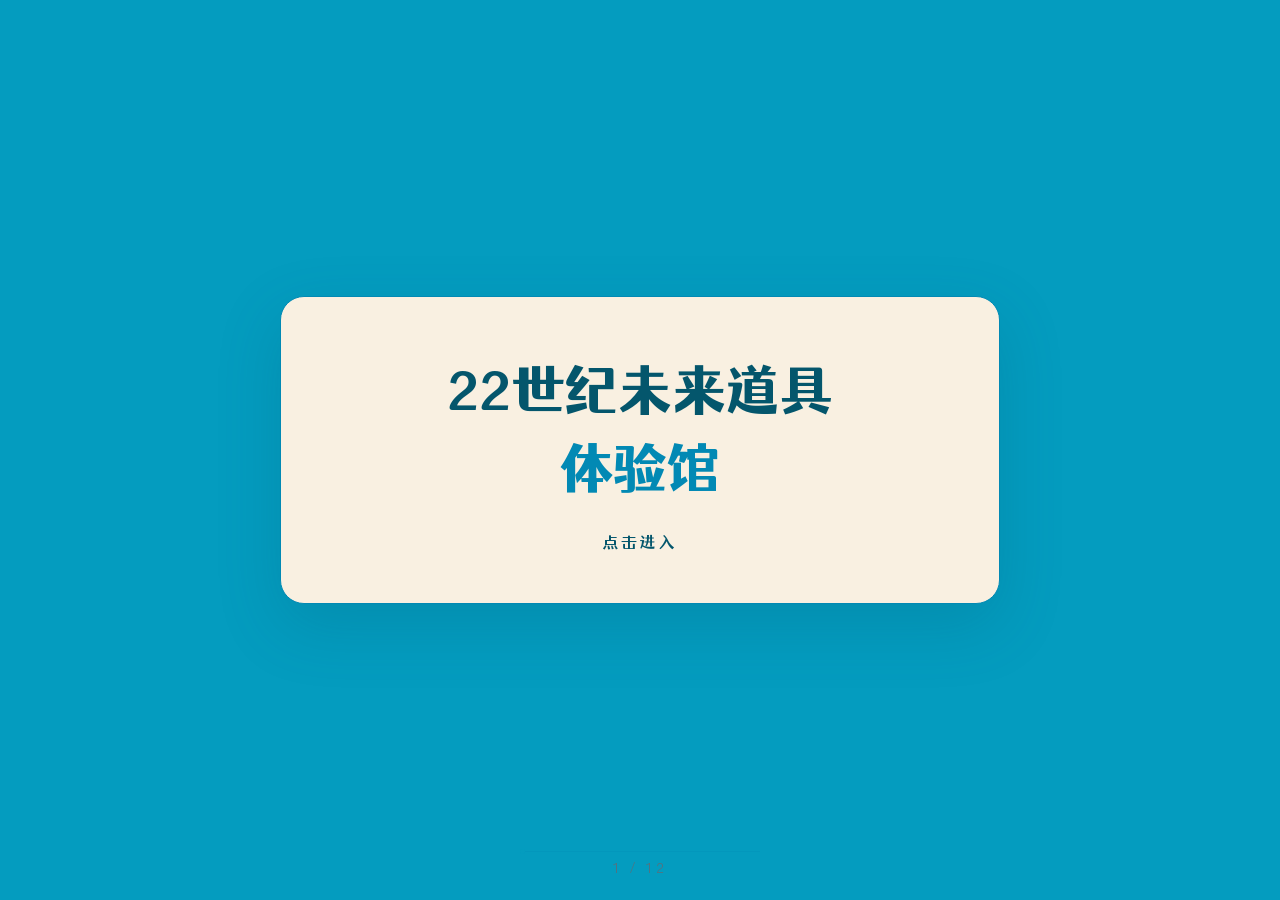
==== commit 7db93dbd: "U02 高压无重叠三关修复版 - U05 结果页按视口高度自适应，三件道具与「开始体验」不再被裁切 - 选 1~3 条细分烦恼时，各条在泡泡、结局与体验回信中等权展示 - 三关改为 36/48/60 " ====
--- a/index.html
+++ b/index.html
@@ -16,10 +16,13 @@
        Canvas 只有这一处，绝不能被 display:none 或重建（详见 u06 注释）。
        ============================================================ -->
 
-  <!-- U01 首页：同心波纹 + 道具向外扩散。规格：只有点大标题才进入。 -->
+  <!-- U01 首页：无限放大的 3D 环形隧道 + 道具从中心向外穿行。
+       环与道具只负责视觉演出；规格仍保持只有点大标题才进入。 -->
   <section class="scene scene--intro" data-scene="u01" aria-hidden="true">
-    <div class="intro-ripple" aria-hidden="true"></div>
-    <div class="intro-gadgets" aria-hidden="true"></div>
+    <div class="intro-tunnel" data-intro-tunnel aria-hidden="true">
+      <div class="intro-tunnel__rings" data-intro-rings></div>
+      <div class="intro-tunnel__gadgets" data-intro-gadgets></div>
+    </div>
     <button type="button" class="intro-card" data-action="next">
       <span class="intro-card__title">22世纪未来道具</span>
       <span class="intro-card__title">体验馆</span>
@@ -27,34 +30,126 @@
     </button>
   </section>
 
-  <!-- U02 对话：左文右哆啦A梦（原 ux-02 + ux-03 合一）。
-       dialogue.js 逐句推进：点「继续」或按空格翻句，末句后主按钮变「去选择烦恼」。
-       三个文本槽固定不动，只换内容——prev 是上一句（降透明度），
-       title 是当前句，note 是当前句的补充。规格明令不许出现大型对话框。 -->
-  <section class="scene scene--split" data-scene="u02" aria-hidden="true">
-    <p class="site-mark">22世纪未来道具体验馆</p>
-    <div class="split__text">
-      <p class="scene__tag" data-bind="dialogueTag">STEP 02 · 使用说明</p>
-      <p class="dialogue-prev" data-bind="dialoguePrev" aria-hidden="true"></p>
-      <h1 class="scene__title" data-bind="dialogueText">这个按钮，可以让烦恼消失。</h1>
-      <p class="scene__desc" data-bind="dialogueNote">请谨慎使用，它会影响你接下来的每一步。</p>
-      <div class="scene__actions">
-        <button type="button" class="btn btn--primary" data-action="next"
-                data-bind="dialogueNext">继续</button>
-        <span class="page-counter" data-bind="dialoguePage">01 / 05</span>
-        <button type="button" class="btn btn--link" data-action="back">返回道具馆</button>
-      </div>
-    </div>
-    <div class="split__visual" aria-hidden="true">
-      <!-- 提示写在 .doraemon 里面而不是外面：它要指的是**图上那颗红按钮**，
-           而 .doraemon 才是那张图的实际边界（split__visual 比图宽得多）。
-           挂在外层就只能相对整格定位，换个分辨率就指到空气里去了。 -->
-      <div class="doraemon doraemon--sit">
-        <!-- 独裁者按钮在这一页只是剧情提示：纯标注、pointer-events:none，
-             没有 data-action，玩家提前按不下去（规格硬要求）。 -->
-        <p class="dialogue-cue" data-bind="dialogueCue">独裁者按钮</p>
-      </div>
-    </div>
+  <!-- U02 分类前引导：按 Word 流程拆成六个连续分镜，但仍保留为同一个场景，
+       所以 U03 及后面的场景编号、状态和数据入口完全不变。
+       · 首页点击后：青色从中心扩满 → 右下白洞与无按钮哆啦A梦出现；
+       · 两句欢迎对白后，用滚轮浏览道具并过渡到玩家提问；
+       · 玩家提问后直接进入独裁者按钮说明，再用点击查看体验流程。
+       所有文字都是 HTML 实时文本，继续继承网站原有字体；参考图只用于构图。 -->
+  <section class="scene scene--dialogue" data-scene="u02" data-dialogue-stage="welcome-a"
+           data-dialogue-tone="primary" aria-hidden="true">
+    <div class="u02-entry-wash" aria-hidden="true"></div>
+
+    <p class="site-mark u02-site-mark">22世纪未来道具体验馆</p>
+    <button type="button" class="btn btn--link u02-back" data-action="back">返回道具馆</button>
+
+    <!-- 分镜 1～2：白洞出场与哆啦A梦两句欢迎对白。第一句点击推进，
+         第二句按 Word 要求改为滚轮推进；底部滚轮提示同时提供可点击的无障碍后备入口。 -->
+    <div class="u02-panel u02-panel--welcome is-active" data-u02-panel="welcome" aria-hidden="false">
+      <button type="button" class="u02-bubble u02-bubble--doraemon" data-action="next"
+              data-bind="dialogueBubble" aria-label="哆啦A梦的对话，点击继续">
+        <span class="u02-bubble__speaker">哆啦A梦</span>
+        <span class="u02-bubble__text" data-bind="dialogueWelcomeText">嗨！欢迎来到22世纪未来道具体验馆。</span>
+        <span class="u02-bubble__advance" aria-hidden="true">点击继续</span>
+      </button>
+      <div class="u02-portal" aria-hidden="true">
+        <img class="u02-portal__doraemon" src="assets/images/ui/doraemon-portal.png" alt="">
+      </div>
+    </div>
+
+    <!-- 分镜 3：滚轮浏览的未来道具墙。只复用参考图的 4×2 圆形陈列大纲。 -->
+    <div class="u02-panel u02-panel--gallery" data-u02-panel="gallery" aria-hidden="true">
+      <p class="u02-eyebrow">22世纪的道具正在眼前展开</p>
+      <div class="u02-gadget-grid" role="list" aria-label="未来道具陈列">
+        <figure class="u02-gadget-cell" role="listitem">
+          <img src="assets/images/gadgets/gadget-04.webp" alt="如果电话亭">
+          <figcaption class="u-visually-hidden">如果电话亭</figcaption>
+        </figure>
+        <figure class="u02-gadget-cell" role="listitem">
+          <img src="assets/images/gadgets/gadget-03.webp" alt="时光包袱皮">
+          <figcaption class="u-visually-hidden">时光包袱皮</figcaption>
+        </figure>
+        <figure class="u02-gadget-cell" role="listitem">
+          <img src="assets/images/gadgets/gadget-09.webp" alt="竹蜻蜓">
+          <figcaption class="u-visually-hidden">竹蜻蜓</figcaption>
+        </figure>
+        <figure class="u02-gadget-cell" role="listitem">
+          <img src="assets/images/gadgets/gadget-07.webp" alt="石头帽">
+          <figcaption class="u-visually-hidden">石头帽</figcaption>
+        </figure>
+        <figure class="u02-gadget-cell" role="listitem">
+          <img src="assets/images/gadgets/gadget-01.webp" alt="时间停止器">
+          <figcaption class="u-visually-hidden">时间停止器</figcaption>
+        </figure>
+        <figure class="u02-gadget-cell" role="listitem">
+          <img src="assets/images/gadgets/gadget-05.webp" alt="任意门">
+          <figcaption class="u-visually-hidden">任意门</figcaption>
+        </figure>
+        <figure class="u02-gadget-cell" role="listitem">
+          <img src="assets/images/gadgets/gadget-06.webp" alt="隐身斗篷">
+          <figcaption class="u-visually-hidden">隐身斗篷</figcaption>
+        </figure>
+        <figure class="u02-gadget-cell" role="listitem">
+          <img src="assets/images/gadgets/gadget-08.webp" alt="穿透环">
+          <figcaption class="u-visually-hidden">穿透环</figcaption>
+        </figure>
+      </div>
+    </div>
+
+    <!-- 分镜 4：玩家发问。蓝底气泡 + 明确的「你」标签，与哆啦A梦的米白气泡区分。 -->
+    <div class="u02-panel u02-panel--question" data-u02-panel="question" aria-hidden="true">
+      <button type="button" class="u02-bubble u02-bubble--player" data-action="next"
+              aria-label="你的问题，点击继续">
+        <span class="u02-bubble__speaker">你</span>
+        <span class="u02-bubble__text">哆啦A梦，我最近好烦啊。有什么道具可以帮我消除烦恼的吗？</span>
+        <span class="u02-bubble__advance" aria-hidden="true">点击继续</span>
+      </button>
+      <div class="u02-character-disc u02-character-disc--seated" aria-hidden="true">
+        <img src="assets/images/ui/doraemon-seated.png" alt="">
+      </div>
+    </div>
+
+    <!-- 分镜 5：玩家提问后直接进入道具说明。长文字仍使用全站字体与字号令牌。 -->
+    <div class="u02-panel u02-panel--info" data-u02-panel="info" aria-hidden="true">
+      <article class="u02-info-card">
+        <div class="u02-info-card__cap" aria-hidden="true">
+          <img src="assets/images/ui/doraemon-card-peek.png" alt="">
+        </div>
+        <p class="u02-info-card__tag">道具说明</p>
+        <h1>这是独裁者按钮。</h1>
+        <p>只要说出想让谁消失并按下它，对方就会从世界以及所有人的记忆中暂时消失。</p>
+        <p>不过，消失不一定等于真正解决。请谨慎使用，它可能会影响你接下来的每一步。</p>
+        <button type="button" class="btn btn--primary btn--compact" data-action="next">继续</button>
+      </article>
+      <div class="u02-info-gadget" aria-hidden="true">
+        <span class="u02-info-gadget__disc">
+          <img src="assets/images/gadgets/dictator.webp" alt="">
+        </span>
+        <p>独裁者按钮</p>
+      </div>
+    </div>
+
+    <!-- 分镜 6：分类前的最后说明，出口仍然进入原有 U03 球形烦恼分类。 -->
+    <div class="u02-panel u02-panel--guide" data-u02-panel="guide" aria-hidden="true">
+      <article class="u02-guide-card">
+        <div class="u02-guide-card__cap" aria-hidden="true">
+          <img src="assets/images/ui/doraemon-card-peek.png" alt="">
+        </div>
+        <p class="u02-info-card__tag">体验流程</p>
+        <h1>先选出此刻最困扰你的烦恼。</h1>
+        <p>你可以从不同类别中选择具体烦恼；如果没有合适选项，也可以直接写下自己的烦恼。</p>
+        <p>我会根据你的选择，从四次元口袋里匹配相应的未来道具。之后，你将亲自进入烦恼消除环节，观察道具与烦恼之间发生的变化。</p>
+        <p class="u02-guide-card__closing">准备好后，就去选择你现在最想摆脱的烦恼吧！</p>
+        <button type="button" class="btn btn--primary" data-action="next">去选择烦恼</button>
+      </article>
+    </div>
+
+    <button type="button" class="u02-scroll-cue" data-action="next" data-bind="dialogueScrollCue"
+            aria-label="向下滚动继续">
+      <span data-bind="dialogueScrollText">滚轮向下浏览道具</span>
+      <span class="u02-scroll-cue__arrow" aria-hidden="true">↓</span>
+    </button>
+    <p class="u-visually-hidden" data-bind="dialogueStatus" aria-live="polite"></p>
   </section>
 
   <!-- U03 烦恼选择（原 ux-04 + ux-05 合一）：9 大类粒子 → 3 条细分 → 确认。
@@ -67,9 +162,14 @@
     <div class="worry-subs" data-bind="worrySubs" role="group" aria-label="细分烦恼"></div>
     <div class="worry-particles" data-bind="worryCategories" role="group" aria-label="烦恼大类"></div>
 
+    <!-- 确认键的文案随选中条数变（worry-picker.js 的 sync() 改写），
+         所以这里的字只是首屏默认值，不代表最终文案。
+         「清空重选」是多选之后新增的：选到第 3 条才发现选错，总得有一条退路，
+         而它不能藏进推测面板里——预设条目那条支线根本不会打开面板。 -->
     <div class="scene__actions scene__actions--center">
       <button type="button" class="btn btn--primary" data-action="confirm-worry"
               data-bind="confirmWorry" disabled>确认这个烦恼</button>
+      <button type="button" class="btn btn--link" data-action="reset-worry-pick">清空重选</button>
     </div>
 
     <p class="scene__tag">STEP 03 · 选择烦恼</p>
@@ -94,7 +194,10 @@
       <div class="classify-panel__actions">
         <button type="button" class="btn btn--primary btn--compact" data-action="confirm-worry"
                 data-bind="classifyConfirm">确认分类</button>
-        <button type="button" class="btn btn--link" data-action="reset-worry-pick">重新选择</button>
+        <!-- 这颗以前是 reset-worry-pick（清掉唯一那条选择）。改成多选后不能再那么干：
+             自由输入只是三条里的一条，点它不该把前面挑好的两条一起抹掉。
+             现在它只收起面板、放回自由输入框和粒子场，已选的原样留着。 -->
+        <button type="button" class="btn btn--link" data-action="worry-back">返回继续选</button>
       </div>
     </div>
   </section>
@@ -132,7 +235,7 @@
   <section class="scene scene--split" data-scene="u05" aria-hidden="true">
     <p class="site-mark">22世纪未来道具体验馆</p>
     <div class="split__text">
-      <p class="scene__tag">MATCH RESULT · 匹配结果</p>
+      <p class="scene__tag">道具匹配结果</p>
       <h1 class="scene__title">
         <span class="match__lead">为你匹配到</span>
         <span class="match__name" data-bind="gadgetName"></span>
@@ -144,114 +247,103 @@
         <button type="button" class="btn btn--link" data-action="back">重新选择 →</button>
       </div>
     </div>
+    <!-- 一到三件道具：条数由玩家在 u03 选了几条烦恼决定，和老虎机三列的分配规律同源。
+         三个位置**全部静态在场**，多出来的用 hidden 收起——
+         它们都是 data-bind 节点，一旦改成按需 createElement，App.bind 的正向缓存就会写空气。
+         data-gadget-index 是点击时取哪一件的唯一依据（gadget-match.js 的 showTip 读它）。 -->
     <div class="split__visual">
-      <button type="button" class="match__figure" data-action="show-gadget-tip"
-              data-bind="gadgetFigure" aria-haspopup="dialog">
-        <img class="match__image" data-bind="gadgetImage" src="" alt="" width="360" height="360">
+      <div class="match__gallery" data-bind="gadgetGallery" data-count="1">
+        <button type="button" class="match__figure" data-action="show-gadget-tip" data-gadget-index="0"
+                data-bind="gadgetFigure" aria-haspopup="dialog">
+          <img class="match__image" data-bind="gadgetImage" src="" alt="" width="360" height="360">
+        </button>
+        <button type="button" class="match__figure" data-action="show-gadget-tip" data-gadget-index="1"
+                data-bind="gadgetFigure2" aria-haspopup="dialog" hidden>
+          <img class="match__image" data-bind="gadgetImage2" src="" alt="" width="360" height="360">
+        </button>
+        <button type="button" class="match__figure" data-action="show-gadget-tip" data-gadget-index="2"
+                data-bind="gadgetFigure3" aria-haspopup="dialog" hidden>
+          <img class="match__image" data-bind="gadgetImage3" src="" alt="" width="360" height="360">
+        </button>
+      </div>
+      <p class="match__tip">点击道具以查看功能</p>
+    </div>
+  </section>
+
+  <!-- U06~U10 三关游戏共用同一块 Canvas：透明麻袋与泡泡不会在换关时重建 DOM。 -->
+  <section class="scene scene--immersive game-scene" data-scene="u06" data-phase="level" aria-hidden="true">
+    <canvas class="bubble-canvas bubble-canvas--immersive bubble-canvas--interactive"
+            data-canvas="experience" aria-label="透明麻袋中的烦恼泡泡交互区域"></canvas>
+
+    <header class="game-header">
+      <p class="game-brand">▰&nbsp; 22世纪未来道具体验馆</p>
+      <p class="game-level" data-bind="gameLevel">第一关</p>
+      <h1 class="game-title" data-bind="gameTitle">在时间结束前，清空麻袋里的泡泡</h1>
+      <p class="game-worry">当前烦恼：<strong data-bind="gameWorry"></strong></p>
+    </header>
+
+    <div class="game-timer" aria-live="polite">
+      <span>剩余时间</span>
+      <strong data-bind="gameTimer">00:36</strong>
+    </div>
+
+    <button type="button" class="btn btn--ghost immersive-exit" data-action="exit">退出体验</button>
+
+    <div class="game-bag-note" aria-hidden="true">
+      <span data-bind="gameBagLabel">透明束缚袋</span>
+      <i></i><i></i><i></i>
+    </div>
+
+    <div class="game-dictator" data-bind="gameDictator">
+      <span class="game-dictator__label">独裁者按钮</span>
+      <button type="button" class="game-dictator__button" data-action="game-dictator" aria-label="使用独裁者按钮">
+        <img src="assets/images/gadgets/dictator.webp" alt="" width="92" height="84">
       </button>
-      <p class="match__tip">点击道具以查看功能</p>
-    </div>
-  </section>
-
-  <!-- ============================================================
-       U06 共用全屏交互容器（原 ux-06 + ux-07 合一，并承载 u07~u10）
-       —— 全站唯一的 <canvas>，也是唯一的挂载点。三条硬约束：
-       1. 它必须在首屏就静态存在，且此后不被重建；
-       2. 它和它的祖先在 u06~u10 期间不得 display:none
-          （空白阶段请用 opacity/filter 隐藏，否则动画循环会永久停摆）；
-       3. canvas 上不加 border/padding，也不给祖先加 transform，
-          否则点击坐标会整体偏移。视觉边框交给 .immersive-frame 画。
-       ============================================================ -->
-  <section class="scene scene--immersive phase-calm" data-scene="u06" data-phase="calm" aria-hidden="true">
-    <canvas class="bubble-canvas bubble-canvas--immersive bubble-canvas--interactive"
-            data-canvas="experience" aria-label="全屏烦恼泡泡交互区域"></canvas>
-    <div class="immersive-frame" aria-hidden="true"></div>
-
-    <!-- 左上：匹配到的道具。失控阶段图标变暗、文案换成「道具的效果正在减弱。」 -->
-    <header class="immersive-header">
-      <span class="gadget-hud">
-        <img class="gadget-hud__icon" data-bind="gadgetHudIcon" src="" alt="" width="40" height="40">
-        <span class="gadget-hud__name" data-bind="gadgetHudName"></span>
-      </span>
-      <p class="scene__tag" data-bind="continuousTag">DELETE TEST</p>
-      <h1 class="scene__title" data-bind="continuousTitle">点击气泡，试着把烦恼清除</h1>
-      <p class="scene__desc" data-bind="continuousDesc">先观察它们如何消失。点击空白不会产生惩罚。</p>
-    </header>
-
-    <!-- 右上计数。三格的更新责任分散在 app.js 多处，不要拆到不同容器里。 -->
-    <div class="game-hud game-hud--immersive" aria-live="polite">
-      <span class="hud-pill"><span data-bind="primaryMetricLabel">已处理</span> <strong data-bind="primaryMetricValue">0</strong></span>
-      <span class="hud-pill">当前气泡 <strong data-bind="bubbleMetricValue">0</strong></span>
-      <span class="hud-pill hud-pill--status">系统状态：<strong data-bind="systemMetricValue">删除有效</strong></span>
-    </div>
-
-    <button type="button" class="btn btn--ghost immersive-exit" data-action="exit">退出体验</button>
-
-    <!-- U08 按钮抉择：右半屏。阶段 5 把点击改成「按住 2 秒」＋圆环进度。 -->
-    <div class="dictator-inline" data-bind="dictatorInline" aria-live="polite">
-      <span class="dictator-inline__label" data-bind="dictatorLabel">紧急清除协议</span>
-      <button type="button" class="btn btn--danger dictator-inline__button"
-              data-action="trigger-inline-button" data-bind="inlineButton" disabled>等待授权</button>
-      <span class="dictator-inline__ring" aria-hidden="true"></span>
-      <small class="dictator-inline__hint" data-bind="inlineButtonHint"></small>
-      <small class="dictator-inline__warn">注意：效果为暂时性，烦恼可能在未来重新出现。</small>
-    </div>
-
-    <!-- U10 重现：气泡不可点击，只有一个出口按钮。
-         这个面板必须存在——它是通往 u11 的唯一路径，缺了会静默卡死在 u10。 -->
-    <div class="return-choice" data-bind="returnChoice" aria-hidden="true">
-      <p class="scene__tag">STEP 10 · 再次出现</p>
-      <p class="return-choice__question" data-bind="returnChoiceQuestion">它又回来了。</p>
-      <p class="return-choice__note">有些东西无法通过删除解决。</p>
-      <button type="button" class="btn btn--primary" data-action="return-stop">看看发生了什么</button>
-    </div>
-
-    <p class="immersive-whisper" data-bind="immersiveStatus" role="status" aria-live="polite"></p>
-  </section>
-
-  <!-- u07 失控 / u08 按钮抉择 / u09 空白 / u10 重现 没有独立 section：
-       它们在 SCENE_FLOW 里 viewId 都指向 u06，renderVisibility 用的正是 viewId。
-       V0.7 里那 4 个空的 .scene--alias 节点从来拿不到 .scene--active，已删除。 -->
-
-  <!-- U11 总结（原 ux-12 重做）：读玩家真实选择的烦恼与对应的个性化总结。 -->
-  <section class="scene scene--split scene--on-primary" data-scene="u11" aria-hidden="true">
-    <div class="split__text">
-      <p class="scene__tag scene__tag--wide">OBSERVATION</p>
-      <h1 class="scene__title">
-        <span class="theme-line">它没有消失，</span>
-        <span class="theme-line">但你不必继续追着它跑。</span>
-      </h1>
-      <p class="summary-focus" data-bind="summaryWorry"></p>
-      <p class="summary-body" data-bind="summaryText"></p>
-      <div class="scene__actions">
-        <button type="button" class="btn btn--on-primary" data-action="next" data-bind="summaryNext">查看体验记录</button>
-        <button type="button" class="btn btn--link btn--on-primary" data-action="restart">重新体验</button>
-      </div>
-    </div>
-    <div class="split__visual">
-      <div class="pocket">
-        <img class="pocket__gadget" data-bind="pocketGadget" src="" alt="" width="200" height="200">
-        <span class="pocket__tag" data-bind="pocketTag"></span>
-      </div>
-    </div>
-  </section>
-
-  <!-- U12 体验记录（原 ux-13 + ux-14 合一）：五节点时间线。
-       规格明令：不要排行榜、不要评分、不要心理诊断结果。 -->
+      <small data-bind="gameButtonHint">可以立即清空眼前的泡泡，但之后会发生变化</small>
+    </div>
+
+    <p class="game-status" data-bind="gameStatus" role="status" aria-live="polite"></p>
+  </section>
+
+  <!-- U11 四种结局共用一个版式，只替换文案、动势和道具状态。 -->
+  <section class="scene scene--ending" data-scene="u11" data-ending="1" aria-hidden="true">
+    <button type="button" class="btn btn--ghost ending-exit" data-action="exit">退出体验</button>
+    <div class="ending-copy">
+      <p class="ending-label" data-bind="endingLabel">泡泡飘向远方</p>
+      <h1 class="ending-title" data-bind="endingTitle"></h1>
+      <p class="ending-worry" data-bind="endingWorry"></p>
+      <p class="ending-insight" data-bind="endingInsight"></p>
+      <blockquote class="ending-doraemon-copy" data-bind="endingDoraemonCopy"></blockquote>
+      <div class="ending-actions">
+        <button type="button" class="btn ending-primary" data-action="next">查看体验总结 <span>›</span></button>
+        <button type="button" class="btn btn--link btn--on-primary" data-action="restart">重新体验 →</button>
+      </div>
+    </div>
+    <div class="ending-art" aria-hidden="true">
+      <div class="ending-sack">
+        <span class="ending-bubble ending-bubble--a" data-bind="endingBubbleA"></span>
+        <span class="ending-bubble ending-bubble--b" data-bind="endingBubbleB"></span>
+        <span class="ending-bubble ending-bubble--c" data-bind="endingBubbleC"></span>
+        <img class="ending-button" src="assets/images/gadgets/dictator.webp" alt="" width="150" height="136">
+        <img class="ending-doraemon" src="assets/images/ui/doraemon-wave.png" alt="" width="390" height="520">
+      </div>
+    </div>
+  </section>
+
+  <!-- U12 体验总结：记录真实路径和按钮历史，不做评分或心理诊断。 -->
   <section class="scene scene--split" data-scene="u12" aria-hidden="true">
     <p class="site-mark">22世纪未来道具体验馆</p>
     <div class="split__text">
-      <p class="scene__tag scene__tag--wide">EXPERIENCE LOG</p>
+      <p class="scene__tag scene__tag--wide">给你的体验回信</p>
       <h1 class="scene__title">
         <span class="theme-line">这一次，</span>
-        <span class="theme-line">你经历了什么？</span>
+        <span class="theme-line">你是怎样面对它们的？</span>
       </h1>
       <p class="scene__desc" data-bind="logSubtitle"></p>
       <div class="scene__actions">
-        <button type="button" class="btn btn--primary" data-action="save-log">保存记录</button>
+        <button type="button" class="btn btn--primary" data-action="restart">重新体验</button>
         <button type="button" class="btn btn--link" data-action="restart">返回体验馆</button>
       </div>
-      <p class="worry-hint" data-bind="logHint" role="status" aria-live="polite"></p>
     </div>
     <!-- 由 app.js 用 innerHTML 重建，不要写静态内容。 -->
     <ol class="log-timeline" data-bind="logNodes"></ol>
@@ -267,6 +359,27 @@
     <div class="scene__actions">
       <button type="button" class="btn" data-action="exit-cancel">取消</button>
       <button type="button" class="btn btn--danger btn--compact" data-action="exit-confirm">确认退出</button>
+    </div>
+  </div>
+</div>
+
+<!-- 第一、二关结果：成功只给“进入下一关”，失败给“再来一次 / 结束体验”。 -->
+<div class="modal modal--level-result" data-bind="levelResult" aria-hidden="true" role="dialog" aria-modal="true"
+     aria-labelledby="level-result-title">
+  <div class="level-result-card">
+    <img class="level-result-doraemon" src="assets/images/ui/doraemon-card-peek.png" alt="" width="300" height="225">
+    <div class="level-result-band">
+      <span data-bind="levelResultLabel">第一关</span>
+    </div>
+    <div class="level-result-body">
+      <h2 class="level-result-title" id="level-result-title" data-bind="levelResultTitle"></h2>
+      <p class="level-result-note" data-bind="levelResultNote"></p>
+      <div class="level-result-actions">
+        <button type="button" class="btn btn--primary" data-action="level-result-primary"
+                data-bind="levelResultPrimary">进入下一关</button>
+        <button type="button" class="btn btn--link" data-action="level-result-end"
+                data-bind="levelResultEnd">结束体验</button>
+      </div>
     </div>
   </div>
 </div>
@@ -292,11 +405,14 @@
 <script src="js/worry-data.js"></script>
 <script src="js/gadget-data.js"></script>
 <script src="js/bubble-game.js"></script>
+<script src="js/game-state.js"></script>
+<script src="js/level-game.js"></script>
 <script src="js/scene-manager.js"></script>
 <!-- 三个前半段模块必须排在 app.js 之前：app.js 的 init() 会直接调它们。 -->
 <script src="js/dialogue.js"></script>
 <script src="js/worry-picker.js"></script>
 <script src="js/gadget-match.js"></script>
+<script src="js/intro-tunnel.js"></script>
 <script src="js/app.js"></script>
 </body>
 </html>
--- a/css/style.css
+++ b/css/style.css
@@ -11,7 +11,7 @@
  *   2. 基础排版与舞台
  *   3. 通用组件：按钮 / 输入 / 进度 / 弹窗
  *   4. u01 首页
- *   5. u02 / u05 / u11 / u12 双栏版式
+ *   5. u02 分类前连续引导 + u05 / u11 / u12 双栏版式
  *   6. u03 选择烦恼
  *   7. u04 老虎机
  *   8. u06~u10 沉浸段（共用容器 + phase-* 换装）
@@ -185,6 +185,17 @@
   --ink: var(--c-paper);
   --ink-dim: rgba(247, 238, 225, 0.86);
   --ink-faint: rgba(247, 238, 225, 0.62);
+  --accent: var(--c-paper);
+  --line: rgba(247, 238, 225, 0.34);
+}
+
+/* U02 内部既有青底欢迎/道具墙，也有米白底提问/说明。dialogue.js 只切这个
+   语义属性，让底部进度与场景同步换色；真正的画面底色仍由 U02 各分镜承担。 */
+body[data-current-scene="u02"][data-u02-tone="primary"] {
+  --bg: var(--c-teal);
+  --ink: var(--c-paper);
+  --ink-dim: rgba(247, 238, 225, 0.86);
+  --ink-faint: rgba(247, 238, 225, 0.68);
   --accent: var(--c-paper);
   --line: rgba(247, 238, 225, 0.34);
 }
@@ -667,73 +678,96 @@
 
 /* =====================================================================
    4. u01 首页
-   波纹铺满视口、道具漂浮在四角、正中一张纸色卡片。
+   独立的不规则圆环连续向镜头推进，道具从中心沿不同弧线向外穿行。
+   每一环都是单独的 SVG 路径，避免整张纹理交叉淡入造成的重复影像。
    ===================================================================== */
 
 .scene--intro {
-  position: relative;
+  position: fixed;
+  inset: 0;
+  z-index: 5;
   display: none;
+  width: 100vw;
+  max-width: none;
   min-height: 100vh;
   place-items: center;
+  overflow: hidden;
+  isolation: isolate;
+  background: var(--c-teal-bright);
 }
 
 .scene--intro.scene--active {
   display: grid;
 }
 
-/* 同心波纹由 assets/dev/_build-ui-art.py 生成成 SVG——
-   位图缩放会糊，几何图形交给矢量。 */
-.intro-ripple {
-  /* 自转的是元素本身，背景被裁在元素的盒子里——盒子若只有视口大小，
-     转起来它自己的四个直角会扫进画面，边上出现一条斜切直线。
-     所以盒子要做成**正方形**并放大到盖过视口对角线：转到任意角度时，
-     始终有一个直径 = 边长的内切圆盖住视口。
-     环距是等比的（见 _build-ui-art.py），放大不改变疏密，只影响覆盖。 */
-  --ripple-size: max(150vh, 150vw);
-
-  position: fixed;
+.intro-tunnel {
+  position: absolute;
+  inset: 0;
+  z-index: 0;
+  overflow: hidden;
+  pointer-events: none;
+}
+
+.intro-tunnel__rings,
+.intro-tunnel__gadgets {
+  position: absolute;
+  inset: 0;
+  overflow: hidden;
+}
+
+.intro-tunnel__rings { z-index: 0; }
+.intro-tunnel__gadgets { z-index: 1; }
+
+/* 描边不随 SVG 放大，既保留上一版的圆环层次，也不会逐渐变成米白色满屏。
+   只动画 transform / opacity，不使用逐帧脚本或 3D 透视。 */
+.intro-tunnel__ring {
+  position: absolute;
   top: 50%;
   left: 50%;
-  z-index: -2;
-  width: var(--ripple-size);
-  height: var(--ripple-size);
-  /* 用负 margin 居中而不是 translate：这里的 transform 归自转动画独占，
-     写了 translate 会被 rotate 覆盖掉。 */
-  margin-top: calc(var(--ripple-size) / -2);
-  margin-left: calc(var(--ripple-size) / -2);
-  background: url("../assets/images/ui/intro-ripple.svg") center / 100% 100% no-repeat;
-  background-color: var(--c-paper);
-  animation: ripple-turn 180s linear infinite;
-}
-
-/* 四件漂浮道具。容器在 HTML 里是空的、app.js 也不往里写东西，
-   所以这里用多层 background 摆位——不需要为装饰再造 DOM。 */
-.intro-gadgets {
-  position: fixed;
-  inset: 0;
-  z-index: -1;
-  pointer-events: none;
-  background-repeat: no-repeat;
-  /* 用的是从 U1 裁下来的低多边形实色图，不是 assets/images/gadgets 那套细线描——
-     那套是道具图鉴用的线稿风，任意门还是紫的，摆在首页跟初稿完全两个画风。
-     尺寸与位置由 _build-ui-art.py 的连通块 bbox 折算成 vw/vh，别凭感觉调。
-     记忆面包 左中 · 竹蜻蜓 右上 · 缩小灯 中偏右 · 任意门 右下（出血到屏外） */
-  background-image:
-    url("../assets/images/ui/intro-bread.webp"),
-    url("../assets/images/ui/intro-copter.webp"),
-    url("../assets/images/ui/intro-lamp.webp"),
-    url("../assets/images/ui/intro-door.webp");
-  background-size: 14.8vw auto, 11vw auto, 4.3vw auto, 31.1vw auto;
-  /* 面包和缩小灯的横坐标比初稿各让开一截：初稿卡片只占 1672 宽的一半多，
-     我这边卡片是 min(720px,62vw)，在 1440 档相对更宽，照搬初稿坐标会被卡片压住。
-     纵坐标不动——上下关系跟初稿一致。 */
-  background-position: 4vw 45.5vh, 74.2vw 16.2vh, 66.5vw 24vh, 63.2vw 44.2vh;
-  animation: float-drift 14s var(--ease) infinite alternate;
+  width: clamp(170px, 21vmin, 290px);
+  aspect-ratio: 1;
+  overflow: visible;
+  color: rgba(247, 238, 225, var(--ring-alpha, 0.92));
+  opacity: 0;
+  transform-origin: center;
+  animation: intro-tunnel-ring var(--intro-ring-cycle, 7200ms) linear infinite;
+  animation-delay: var(--intro-delay, 0ms);
+  animation-play-state: paused;
+  shape-rendering: geometricPrecision;
+  backface-visibility: hidden;
+  will-change: transform, opacity;
+}
+
+.intro-tunnel__ring path { vector-effect: non-scaling-stroke; }
+
+/* 所有道具都使用 assets/images/gadgets 下的完整透明素材。
+   它们在安全边界前结束并淡出，所以定格截图不会出现被切掉的半件道具。 */
+.intro-tunnel__gadget {
+  position: absolute;
+  top: 50%;
+  left: 50%;
+  display: block;
+  width: var(--gadget-size, 140px);
+  height: auto;
+  opacity: 0;
+  transform-origin: center;
+  animation: intro-tunnel-gadget var(--gadget-duration, var(--intro-gadget-cycle, 13200ms)) linear infinite;
+  animation-delay: var(--intro-delay, 0ms);
+  animation-play-state: paused;
+  user-select: none;
+  filter: drop-shadow(0 8px 10px rgba(4, 86, 108, 0.12));
+  backface-visibility: hidden;
+  will-change: transform, opacity;
+}
+
+.scene--intro.scene--active .intro-tunnel__ring,
+.scene--intro.scene--active .intro-tunnel__gadget {
+  animation-play-state: running;
 }
 
 .intro-card {
   position: relative;
-  z-index: 1;
+  z-index: 3;
   display: grid;
   justify-items: center;
   gap: var(--sp-2);
@@ -745,12 +779,16 @@
   border: 1px solid var(--c-teal);
   border-radius: var(--r-l);
   cursor: pointer;
-  box-shadow: var(--sh-card);
+  box-shadow: 0 22px 64px rgba(4, 86, 108, 0.20);
   transition: background-color var(--t-mid) var(--ease),
-              border-color var(--t-mid) var(--ease);
-}
-
-.intro-card:hover { background: var(--c-paper-3); }
+              border-color var(--t-mid) var(--ease),
+              transform var(--t-fast) var(--ease-out);
+}
+
+.intro-card:hover {
+  background: var(--c-paper-3);
+  transform: scale(1.015);
+}
 
 .intro-card:focus-visible {
   outline: 2px solid var(--c-teal);
@@ -758,7 +796,7 @@
 }
 
 .intro-card__title {
-  font-size: clamp(34px, 3.6vw, 58px);
+  font-size: clamp(40px, 4.1vw, 70px);
   font-weight: 600;
   line-height: 1.18;
   letter-spacing: 0.03em;
@@ -777,8 +815,8 @@
 }
 
 /* =====================================================================
-   5. u02 / u05 / u11 / u12 双栏版式
-   左文右图，约 50/50。四页共用一套骨架，差异靠 §5.x 的小节补。
+   5. u05 / u11 / u12 双栏版式 + u02 分类前连续引导
+   三个结果页共用左文右图骨架；u02 独立占满视口，在同一场景里切七个分镜。
    ===================================================================== */
 
 .scene--split {
@@ -805,85 +843,526 @@
   gap: var(--sp-3);
 }
 
-/* ---------- u02：低多边形哆啦A梦坐在青色圆盘上 ---------- */
-.doraemon {
-  position: relative;               /* 剧情提示挂在里面，靠百分比锚到图上 */
-  width: min(30vw, 420px);
-  aspect-ratio: 1 / 1;
-  background: center / contain no-repeat;
-}
-
-.doraemon--sit {
-  background-image: url("../assets/images/ui/doraemon-sit.webp");
-}
-
-/* ---------- u02：逐句推进的台词槽 ---------- */
-/* 规格明写「不使用大型聊天框」「不要大型对话框」，所以这里没有对话框外壳：
-   上一句降透明度留在原位，当前句占大标题，同屏的第二句落在 .scene__desc。 */
-
-/* 首屏没有「上一句」，但这个节点必须一直在（App.bind 是永不失效的正向缓存，
-   一旦被删/重建就再也写不进字）。所以用 height:0 收起而不是 display:none——
-   只有高度归零，空的第一屏才不会白占一行把标题往下推。 */
-.dialogue-prev {
+/* ---------- u02：分类前连续引导 ---------- */
+/* U02 独立覆盖舞台，不继承 #stage 的内容宽度与留白；这样蓝色扩散、道具墙和说明卡
+   都是真正的整幅画面。它仍只有一个 data-scene，U03 以后的页码和逻辑不动。 */
+.scene--dialogue {
+  position: fixed;
+  inset: 0;
+  z-index: 1;
+  width: 100vw;
+  max-width: none;
+  height: 100vh;
+  height: 100dvh;
   overflow: hidden;
-  height: 0;
+  isolation: isolate;
+  background: var(--c-paper);
+}
+
+.scene--dialogue.scene--active {
+  display: block;
+  animation: none;
+}
+
+.u02-site-mark,
+.u02-back {
+  z-index: 20;
+  transition: color var(--t-mid) var(--ease), opacity var(--t-mid) var(--ease);
+}
+
+.u02-site-mark {
+  left: var(--scene-pad-x);
+  top: clamp(28px, 4.4vh, 54px);
+}
+
+.u02-back {
+  position: absolute;
+  top: clamp(21px, 3.6vh, 45px);
+  right: var(--scene-pad-x);
   margin: 0;
-  max-width: var(--w-text);
-  font-size: var(--fs-body);
+  min-height: 44px;
+  padding-inline: var(--sp-1);
+  font-size: var(--fs-note);
+}
+
+.scene--dialogue[data-dialogue-tone="primary"] .u02-site-mark,
+.scene--dialogue[data-dialogue-tone="primary"] .u02-back {
+  color: var(--c-paper);
+}
+
+.u02-entry-wash {
+  position: absolute;
+  left: 50%;
+  top: 50%;
+  z-index: 0;
+  width: 28vmin;
+  aspect-ratio: 1;
+  border-radius: 50%;
+  pointer-events: none;
+  background: var(--c-teal);
+  opacity: 0;
+  transform: translate(-50%, -50%) scale(0.03);
+}
+
+.scene--dialogue[data-dialogue-stage="welcome-a"] .u02-entry-wash {
+  animation: u02-blue-wash 900ms var(--ease-out) 80ms both;
+}
+
+.scene--dialogue[data-dialogue-stage="welcome-b"] .u02-entry-wash {
+  opacity: 1;
+  transform: translate(-50%, -50%) scale(12);
+}
+
+.u02-panel {
+  position: absolute;
+  inset: 0;
+  z-index: 2;
+  visibility: hidden;
+  pointer-events: none;
+  opacity: 0;
+  transition: opacity var(--t-scene) var(--ease), visibility 0s linear var(--t-scene);
+}
+
+.u02-panel.is-active {
+  visibility: visible;
+  pointer-events: auto;
+  opacity: 1;
+  transition-delay: 0s;
+}
+
+/* 哆啦A梦对白：米白框；玩家对白：青框。再配明确的说话者标签，避免只靠位置猜。 */
+.u02-bubble {
+  position: absolute;
+  z-index: 5;
+  display: block;
+  width: min(44vw, 720px);
+  margin: 0;
+  padding: clamp(32px, 4vw, 64px) clamp(38px, 4.6vw, 74px);
+  font-family: inherit;
+  text-align: left;
+  border: 0;
+  border-radius: clamp(32px, 4vw, 64px);
+  cursor: pointer;
+  box-shadow: var(--sh-lift);
+  transition: transform var(--t-fast) var(--ease), box-shadow var(--t-fast) var(--ease);
+}
+
+.u02-bubble:hover { transform: translateY(-3px); }
+
+.u02-bubble:focus-visible,
+.u02-scroll-cue:focus-visible {
+  outline: 2px solid currentColor;
+  outline-offset: 6px;
+}
+
+.u02-bubble::after {
+  content: "";
+  position: absolute;
+  bottom: -20px;
+  width: 48px;
+  height: 48px;
+  background: inherit;
+  transform: rotate(45deg);
+  border-bottom-right-radius: 9px;
+}
+
+.u02-bubble--doraemon {
+  left: clamp(64px, 8.5vw, 164px);
+  top: clamp(112px, 15vh, 168px);
+  color: var(--c-ink);
+  background: var(--c-paper-3);
+}
+
+.u02-bubble--doraemon::after { right: 14%; }
+
+.u02-bubble--player {
+  left: clamp(64px, 8vw, 154px);
+  top: clamp(154px, 23vh, 236px);
+  color: var(--c-paper-3);
+  background: #4E8AAA;
+  transform-origin: 92% 8%;
+}
+
+.u02-bubble--player::after { left: 14%; }
+
+.u02-panel--question.is-active .u02-bubble--player {
+  animation: u02-blue-condense 760ms var(--ease-out) both;
+}
+
+.u02-bubble__speaker {
+  display: block;
+  margin-bottom: var(--sp-2);
+  font-size: var(--fs-note);
+  font-weight: 500;
+  letter-spacing: 0.16em;
+  color: var(--c-teal);
+}
+
+.u02-bubble--player .u02-bubble__speaker { color: rgba(253, 251, 246, 0.76); }
+
+.u02-bubble__text {
+  display: block;
+  font-size: clamp(28px, 2.8vw, 48px);
+  font-weight: 400;
+  line-height: 1.52;
+  letter-spacing: 0.015em;
+  text-wrap: pretty;
+}
+
+.u02-bubble__text.is-fresh { animation: fade-up var(--t-mid) var(--ease-out) both; }
+
+.u02-bubble__advance {
+  display: block;
+  margin-top: var(--sp-3);
+  font-size: var(--fs-note);
   font-weight: 300;
-  line-height: var(--lh-body);
-  color: var(--ink-faint);
+  letter-spacing: 0.10em;
+  opacity: 0.68;
+}
+
+.scene--dialogue[data-dialogue-stage="welcome-b"] .u02-bubble--doraemon {
+  cursor: default;
+}
+
+.scene--dialogue[data-dialogue-stage="welcome-b"] .u02-bubble--doraemon:hover {
+  transform: none;
+}
+
+.scene--dialogue[data-dialogue-stage="welcome-b"] .u02-bubble--doraemon .u02-bubble__advance {
+  display: none;
+}
+
+.u02-portal {
+  position: absolute;
+  right: clamp(46px, 7vw, 138px);
+  bottom: clamp(60px, 10vh, 106px);
+  width: min(39vw, 610px);
+  aspect-ratio: 1;
+  overflow: hidden;
+  border-radius: 50%;
+  background: var(--c-paper-3);
   opacity: 0;
-  transition: opacity var(--t-mid) var(--ease);
-}
-
-.dialogue-prev.is-visible {
+  transform: scale(0.02);
+  transform-origin: center;
+}
+
+.u02-portal__doraemon {
+  position: absolute;
+  left: 50%;
+  bottom: -24.5%;
+  width: 205%;
   height: auto;
-  margin-bottom: var(--sp-2);
-  opacity: 0.5;
-}
-
-/* 换句时给当前这句一次淡入。类名由 dialogue.js 每次重放，reduced-motion 下不加。 */
-.scene--split .scene__title.is-fresh {
-  animation: fade-up var(--t-mid) var(--ease-out) both;
-}
-
-/* 独裁者按钮的剧情提示。纯标注：pointer-events:none + 没有 data-action，
-   玩家在这一页按不下去（规格硬要求，别顺手给它加交互）。 */
-.dialogue-cue {
-  position: absolute;
-  /* 锚在 .doraemon 上（不是 split__visual）：素材 640×653、按 contain 摊进方框，
-     图里那颗红按钮占方框的 x0~25% / y0~18%。
-     圆点落在它右缘（25%），文字往右排到 x≈50% 为止——那一带是哆啦A梦头顶
-     上方的空白。落在按钮身上会变成红字压红漆，一个字都看不清。 */
-  left: 25%;
-  top: 1%;
+  opacity: 0;
+  transform: translate(-50%, 58%);
+}
+
+.scene--dialogue[data-dialogue-stage="welcome-a"] .u02-portal {
+  animation: u02-portal-in 720ms var(--ease-out) 680ms both;
+}
+
+.scene--dialogue[data-dialogue-stage="welcome-a"] .u02-portal__doraemon {
+  animation: u02-doraemon-emerge 760ms var(--ease-out) 900ms both;
+}
+
+.scene--dialogue[data-dialogue-stage="welcome-a"] .u02-bubble--doraemon {
+  animation: fade-up var(--t-mid) var(--ease-out) 1180ms both;
+}
+
+.scene--dialogue[data-dialogue-stage="welcome-b"] .u02-portal {
+  opacity: 1;
+  transform: scale(1);
+}
+
+.scene--dialogue[data-dialogue-stage="welcome-b"] .u02-portal__doraemon {
+  opacity: 1;
+  transform: translate(-50%, 0);
+}
+
+/* 道具墙：严格沿用参考图的 4×2 大纲，图像本身继续使用工程既有透明素材。 */
+.u02-panel--gallery {
+  display: grid;
+  place-items: center;
+  padding: clamp(96px, 12vh, 132px) 5vw clamp(92px, 10vh, 116px);
+  background: var(--c-teal);
+}
+
+.u02-eyebrow {
+  position: absolute;
+  left: 50%;
+  top: clamp(74px, 8.5vh, 98px);
+  margin: 0;
+  font-size: var(--fs-note);
+  font-weight: 300;
+  letter-spacing: 0.18em;
+  color: rgba(247, 238, 225, 0.74);
+  transform: translateX(-50%);
+}
+
+.u02-gadget-grid {
+  display: grid;
+  grid-template-columns: repeat(4, minmax(0, 1fr));
+  gap: clamp(20px, 2.8vw, 46px);
+  width: min(88vw, 1320px);
+  margin: 0 auto;
+}
+
+.u02-gadget-cell {
+  display: grid;
+  place-items: center;
+  justify-self: center;
+  width: min(18.2vw, 242px);
+  aspect-ratio: 1;
+  margin: 0;
+  overflow: hidden;
+  border-radius: 50%;
+  background: var(--c-paper-3);
+  opacity: 0;
+  transform: scale(0.72) translateY(22px);
+}
+
+.u02-panel--gallery.is-active .u02-gadget-cell {
+  animation: u02-cell-in 620ms var(--ease-out) both;
+}
+
+.u02-panel--gallery.is-active .u02-gadget-cell:nth-child(2) { animation-delay: 50ms; }
+.u02-panel--gallery.is-active .u02-gadget-cell:nth-child(3) { animation-delay: 100ms; }
+.u02-panel--gallery.is-active .u02-gadget-cell:nth-child(4) { animation-delay: 150ms; }
+.u02-panel--gallery.is-active .u02-gadget-cell:nth-child(5) { animation-delay: 200ms; }
+.u02-panel--gallery.is-active .u02-gadget-cell:nth-child(6) { animation-delay: 250ms; }
+.u02-panel--gallery.is-active .u02-gadget-cell:nth-child(7) { animation-delay: 300ms; }
+.u02-panel--gallery.is-active .u02-gadget-cell:nth-child(8) { animation-delay: 350ms; }
+
+.u02-gadget-cell img {
+  width: 68%;
+  height: 68%;
+  object-fit: contain;
+}
+
+/* 玩家提问与后续说明都用米白底。角色改用 Word 指定的完整姿势，
+   不再套用旧版白色圆窗，也不再用同一张探头图硬撑所有分镜。 */
+.u02-panel--question,
+.u02-panel--info,
+.u02-panel--guide {
+  background: var(--c-paper);
+}
+
+.u02-character-disc {
+  position: absolute;
+  right: clamp(72px, 10vw, 196px);
+  top: clamp(138px, 19vh, 206px);
+  width: min(35vw, 500px);
+  aspect-ratio: 1;
+  overflow: visible;
+  background: transparent;
+}
+
+.u02-character-disc img {
+  position: absolute;
+  left: 50%;
+  height: auto;
+  transform: translateX(-50%);
+}
+
+/* 正面端坐素材自带较大的透明画布；只用缩放与位移还原主体尺寸，
+   不改动用户提供的角色比例。 */
+.u02-character-disc--seated img {
+  bottom: -50%;
+  width: 235%;
+}
+
+.u02-panel--question.is-active .u02-character-disc {
+  animation: fade-up 660ms var(--ease-out) 180ms both;
+}
+
+/* 道具说明卡与流程卡：沿用参考图的「青色上沿 + 角色探头」大纲，
+   但去掉粗黑字和重阴影，字号、字重全部取网站现有令牌。 */
+.u02-panel--info {
+  display: grid;
+  grid-template-columns: minmax(0, 1.4fr) minmax(260px, 0.6fr);
+  align-items: center;
+  gap: clamp(42px, 7vw, 120px);
+  padding: clamp(142px, 17vh, 182px) clamp(74px, 8vw, 154px) clamp(80px, 9vh, 110px);
+}
+
+.u02-info-card,
+.u02-guide-card {
+  position: relative;
+  width: 100%;
+  margin: 0;
+  padding: 0 clamp(34px, 4vw, 64px) clamp(32px, 4vh, 48px);
+  color: var(--c-ink);
+  background: var(--c-paper-3);
+  border-radius: var(--r-l);
+  box-shadow: var(--sh-lift);
+}
+
+.u02-info-card__cap,
+.u02-guide-card__cap {
+  position: relative;
+  height: clamp(78px, 9.5vh, 104px);
+  margin: 0 clamp(-64px, -4vw, -34px) clamp(30px, 3.4vh, 42px);
+  border-radius: var(--r-l) var(--r-l) 0 0;
+  background: #4E8AAA;
+}
+
+.u02-info-card__cap img,
+.u02-guide-card__cap img {
+  position: absolute;
+  left: clamp(42px, 5.5vw, 92px);
+  bottom: calc(100% - clamp(39px, 3vw, 50px));
+  z-index: 2;
+  width: clamp(250px, 19vw, 330px);
+  height: auto;
+}
+
+.u02-info-card__tag {
+  margin: 0 0 var(--sp-2);
+  font-size: var(--fs-note);
+  font-weight: 500;
+  letter-spacing: 0.18em;
+  color: var(--c-teal);
+}
+
+.u02-info-card h1,
+.u02-guide-card h1 {
+  margin: 0 0 var(--sp-2);
+  font-size: clamp(30px, 3vw, 48px);
+  font-weight: 500;
+  line-height: 1.28;
+  color: var(--c-teal-deep);
+}
+
+.u02-info-card p:not(.u02-info-card__tag),
+.u02-guide-card p:not(.u02-info-card__tag) {
+  margin: 0 0 var(--sp-2);
+  font-size: clamp(17px, 1.55vw, 24px);
+  font-weight: 300;
+  line-height: 1.62;
+  color: var(--c-ink-2);
+}
+
+.u02-info-card .btn,
+.u02-guide-card .btn { margin-top: var(--sp-2); }
+
+.u02-info-gadget {
+  display: grid;
+  place-items: center;
+  gap: var(--sp-3);
+  color: var(--c-ink);
+}
+
+.u02-info-gadget__disc {
+  display: grid;
+  place-items: center;
+  width: min(25vw, 350px);
+  aspect-ratio: 1;
+  border-radius: 50%;
+  background: var(--c-paper-3);
+}
+
+.u02-info-gadget__disc img { width: 62%; height: auto; }
+
+.u02-info-gadget p {
+  margin: 0;
+  font-size: clamp(28px, 3vw, 48px);
+  font-weight: 500;
+  color: var(--c-ink);
+}
+
+.u02-panel--info.is-active .u02-info-card,
+.u02-panel--info.is-active .u02-info-gadget,
+.u02-panel--guide.is-active .u02-guide-card {
+  animation: fade-up 620ms var(--ease-out) both;
+}
+
+.u02-panel--guide {
+  display: grid;
+  place-items: center;
+  padding: clamp(136px, 16vh, 174px) clamp(70px, 7vw, 136px) clamp(82px, 9vh, 112px);
+}
+
+.u02-guide-card { max-width: 1260px; }
+
+.u02-guide-card__cap {
+  height: clamp(66px, 8vh, 90px);
+  margin-bottom: clamp(28px, 3vh, 38px);
+}
+
+.u02-guide-card__cap img {
+  left: clamp(54px, 7vw, 112px);
+  width: clamp(238px, 18vw, 314px);
+}
+
+.u02-guide-card__closing {
+  font-weight: 400 !important;
+  color: var(--c-teal-deep) !important;
+}
+
+.u02-scroll-cue {
+  position: absolute;
+  left: 50%;
+  bottom: clamp(68px, 8.5vh, 94px);
+  z-index: 12;
   display: flex;
   align-items: center;
-  gap: 10px;
+  gap: 12px;
   margin: 0;
-  font-size: var(--fs-note);
-  font-weight: 400;
+  padding: 10px 14px;
+  font-family: inherit;
+  font-size: var(--fs-note);
+  font-weight: 300;
   letter-spacing: 0.10em;
-  color: var(--c-alert);
+  color: var(--c-paper);
+  background: transparent;
+  border: 0;
+  cursor: pointer;
   pointer-events: none;
   opacity: 0;
-  transform: translateY(8px);
+  transform: translateX(-50%) translateY(10px);
   transition: opacity var(--t-mid) var(--ease), transform var(--t-mid) var(--ease);
 }
 
-.dialogue-cue::before {
-  content: "";
-  width: 12px;
-  height: 12px;
-  border-radius: 50%;
-  background: var(--c-alert);
-  box-shadow: 0 0 0 5px rgba(217, 70, 54, 0.16);
-}
-
-.dialogue-cue.is-visible {
-  opacity: 1;
-  transform: translateY(0);
+.scene--dialogue:is([data-dialogue-stage="welcome-b"], [data-dialogue-stage="gallery"]) .u02-scroll-cue {
+  pointer-events: auto;
+  opacity: 0.78;
+  transform: translateX(-50%) translateY(0);
+}
+
+.u02-scroll-cue:hover { opacity: 1 !important; }
+
+.u02-scroll-cue__arrow {
+  font-size: 1.35em;
+  animation: u02-scroll-arrow 1.2s var(--ease) infinite;
+}
+
+@keyframes u02-blue-wash {
+  0% { opacity: 1; transform: translate(-50%, -50%) scale(0.03); }
+  100% { opacity: 1; transform: translate(-50%, -50%) scale(12); }
+}
+
+@keyframes u02-portal-in {
+  0% { opacity: 0; transform: scale(0.02); }
+  100% { opacity: 1; transform: scale(1); }
+}
+
+@keyframes u02-doraemon-emerge {
+  0% { opacity: 0; transform: translate(-50%, 58%); }
+  100% { opacity: 1; transform: translate(-50%, 0); }
+}
+
+@keyframes u02-cell-in {
+  0% { opacity: 0; transform: scale(0.72) translateY(22px); }
+  100% { opacity: 1; transform: scale(1) translateY(0); }
+}
+
+@keyframes u02-blue-condense {
+  0% { opacity: 1; transform: scale(5.5); }
+  100% { opacity: 1; transform: scale(1); }
+}
+
+@keyframes u02-scroll-arrow {
+  0%, 100% { transform: translateY(-2px); }
+  50% { transform: translateY(5px); }
 }
 
 /* ---------- u05：匹配结果 ---------- */
@@ -906,8 +1385,15 @@
 .match__formula {
   position: relative;
   display: flex;
-  align-items: center;
+  /* 不能用 center：多选之后这块是两三行，居中会让下面那截虚线
+     正好横穿第二行的字，看着像被划掉了。baseline 让虚线贴住**第一行**的基线，
+     一行和三行都是同一种样子——虚线从算式的第一行接出去，不压任何一行。 */
+  align-items: baseline;
   gap: var(--sp-2);
+  /* 选了几条烦恼就有几行「烦恼 × 道具」，由 gadget-match.js 用 \n 拼。
+     不并成一行是因为三对拼起来接近 40 个字，半栏宽度装不下，
+     一旦回绕，虚线那截会被挤到第二行的中间。 */
+  white-space: pre-line;
   margin: 0 0 var(--sp-3);
   font-size: var(--fs-note);
   font-weight: 400;
@@ -923,6 +1409,30 @@
   background: repeating-linear-gradient(90deg,
               var(--c-teal) 0 6px, transparent 6px 14px);
   opacity: 0.6;
+}
+
+/* 一到三件道具并排。三个位置都静态在场，用不到的挂 hidden——
+   .match__figure 自带 display:grid，会盖掉 [hidden] 的 UA 样式，
+   所以下面那条 display:none 必须显式写出来，否则「隐藏」的位置照样占着版面。
+   条数多了就整体缩小：三件按 24vw 排会顶穿半栏，缩到 13vw 才留得下间距。 */
+.match__gallery {
+  display: flex;
+  flex-wrap: wrap;
+  align-items: center;
+  justify-content: center;
+  gap: clamp(10px, 1.4vw, 24px);
+}
+
+.match__figure[hidden] { display: none; }
+
+.match__gallery[data-count="2"] .match__figure {
+  width: min(17vw, 226px);
+  padding: clamp(14px, 1.7vw, 28px);
+}
+
+.match__gallery[data-count="3"] .match__figure {
+  width: min(13vw, 172px);
+  padding: clamp(10px, 1.3vw, 20px);
 }
 
 /* 道具是可点的（点开 xlsx 里的功能说明），所以外层是个按钮。
@@ -983,27 +1493,118 @@
   color: var(--ink-faint);
 }
 
+/* U05 的内容会随玩家选择 1～3 条烦恼而增高。这里改用视口高度参与字号，
+   让三件道具、三行名称和底部主按钮在 16:9 矮屏上也完整留在安全区内。 */
+.scene--split[data-scene="u05"] {
+  min-height: calc(100dvh - var(--scene-pad-y) * 2);
+  padding-top: clamp(44px, 5.5vh, 76px);
+  padding-bottom: clamp(34px, 4.5vh, 62px);
+}
+
+.scene--split[data-scene="u05"] .scene__tag {
+  margin-bottom: clamp(12px, 1.8vh, 22px);
+}
+
+.scene--split[data-scene="u05"] .scene__title {
+  margin-bottom: clamp(14px, 2vh, 24px);
+  font-size: clamp(42px, 5.2vmin, 70px);
+  line-height: 1.14;
+}
+
+.scene--split[data-scene="u05"] .match__name {
+  margin-top: 0.03em;
+  font-size: 1.04em;
+  text-wrap: pretty;
+}
+
+.scene--split[data-scene="u05"] .match__formula {
+  margin-bottom: clamp(12px, 1.8vh, 22px);
+  line-height: 1.55;
+}
+
+.scene--split[data-scene="u05"] .scene__desc {
+  margin-bottom: clamp(14px, 2vh, 24px);
+  font-size: clamp(17px, 1.65vmin, 24px);
+  line-height: 1.58;
+}
+
+.scene--split[data-scene="u05"] .scene__actions {
+  margin-top: clamp(12px, 1.8vh, 22px);
+}
+
 /* ---------- u11：个性化总结（青底纸字） ---------- */
 .scene--on-primary { color: var(--c-paper); }
 
-.scene--on-primary .scene__title { color: #F5E8D5; }
+.scene--on-primary .scene__title {
+  /* U11 的通用判断退到第二层：它负责承接体验，但不再盖过玩家自己的总结。 */
+  margin-bottom: clamp(28px, 4vh, 48px);
+  max-width: 560px;
+  font-size: clamp(28px, 2.55vw, 40px);
+  font-weight: 400;
+  line-height: 1.32;
+  letter-spacing: 0.035em;
+  color: rgba(245, 232, 213, 0.76);
+}
 .scene--on-primary .scene__tag { color: rgba(255, 255, 237, 0.82); }
 
 .summary-focus {
-  margin: 0 0 var(--sp-3);
-  font-size: var(--fs-body);
+  /* 「关于『作业太多』」只充当标签，把注意力交给下面真正的个性化语句。 */
+  margin: 0 0 var(--sp-2);
+  font-size: clamp(15px, 1.3vw, 20px);
   font-weight: 400;
-  letter-spacing: 0.06em;
+  letter-spacing: 0.09em;
+  color: rgba(247, 238, 225, 0.78);
+}
+
+.summary-body {
+  /* 玩家实际选择的细分烦恼总结是本页主视觉。
+     字号与行高仍提成变量，因为下面的高度闸门要按它们算。 */
+  --sum-fs: clamp(32px, 3vw, 48px);
+  --sum-lh: 1.42;
+  --sum-lines: 5;
+
+  margin: 0;
+  max-width: 680px;
+  font-size: var(--sum-fs);
+  font-weight: 500;
+  line-height: var(--sum-lh);
+  letter-spacing: 0.015em;
+  /* 选了几条烦恼就有几段总结，app.js 用 \n 分段。 */
+  white-space: pre-line;
+  text-wrap: pretty;
   color: var(--c-paper);
-}
-
-.summary-body {
-  margin: 0;
-  max-width: var(--w-text);
-  font-size: var(--fs-body);
-  font-weight: 300;
-  line-height: var(--lh-body);
-  color: rgba(247, 238, 225, 0.88);
+  /* 兜底闸门：段落再长也只吃掉这么多高度，多出来的自己滚。
+     没有它的话，正文一长就把下面那两个按钮推出视口——
+     而它们是 u11 唯一的出口，推出去等于卡死。
+
+     高度按**整行数**计算，不直接使用 vh。这样即使极端长文案需要滚动，
+     截断也只发生在完整行之间，不会把某一行从中间横着切开。 */
+  max-height: calc(var(--sum-fs) * var(--sum-lh) * var(--sum-lines));
+  overflow-y: auto;
+}
+
+/* 段数越多字号越小：单条烦恼拥有最大的主视觉；选两到三条时逐档收小，
+   避免多段总结把下方两个出口按钮推出视口。各档行数按数据里的长文案预留，
+   同时保留上面的整行高度闸门作为极端情况兜底。 */
+.summary-body[data-count="2"] {
+  /* 两段仍高于通用标题的正文感，但要为第二段和出口按钮留足高度。 */
+  --sum-fs: clamp(22px, 1.8vw, 29px);
+  --sum-lh: 1.52;
+  --sum-lines: 7;
+}
+
+.summary-body[data-count="3"] {
+  /* 三段以可读性为先，最多九行，截断仍只会发生在完整行之间。 */
+  --sum-fs: clamp(18px, 1.5vw, 24px);
+  --sum-lh: 1.5;
+  --sum-lines: 9;
+}
+
+/* 「关于「A」「B」「C」」这行也会跟着变两行，一起降一档。 */
+.summary-focus[data-count="2"],
+.summary-focus[data-count="3"] {
+  margin-bottom: var(--sp-2);
+  font-size: var(--fs-note);
 }
 
 /* 四次元口袋：袋口虚线缝边 + 铃铛，同样是生成的 SVG。 */
@@ -1011,17 +1612,42 @@
   position: relative;
   display: grid;
   place-items: center;
-  width: min(30vw, 420px);
+  /* 宽度提成自定义属性，好让袋口里那叠道具按它算。
+     叠层原本写的是 width:78%，量出来却是 511px——百分比在这里的参照系
+     并不是口袋（口袋只有 410px），于是第三件直接飞到袋子外面去了。
+     换成 calc(var(--pocket-w) * k) 就没有参照系可赌了。 */
+  --pocket-w: min(30vw, 420px);
+  width: var(--pocket-w);
   aspect-ratio: 420 / 380;
   background: url("../assets/images/ui/pocket.svg") center / contain no-repeat;
 }
 
+/* 袋口里一到三件。整叠的宽度随条数放大，单件仍是口袋的 42%，
+   所以只选一条烦恼的画面和阶段 4 验收过的那版没有差别。
+   两件、三件的系数是照袋口内沿定的：口袋素材的袋口大约占整幅的八成，
+   三件按 62% 排完还留得下两侧的缝边。 */
+.pocket__stack {
+  display: flex;
+  align-items: center;
+  justify-content: center;
+  gap: 4%;
+  width: calc(var(--pocket-w) * 0.42);
+  margin-top: 4%;
+}
+
+.pocket__stack[data-count="2"] { width: calc(var(--pocket-w) * 0.54); }
+.pocket__stack[data-count="3"] { width: calc(var(--pocket-w) * 0.62); }
+
+/* flex: 1 1 0 让几件平分宽度；高度各随各的比例，短的那件居中对齐。 */
 .pocket__gadget {
-  width: 42%;
+  flex: 1 1 0;
+  min-width: 0;
+  width: auto;
   height: auto;
-  margin-top: 4%;
   object-fit: contain;
 }
+
+.pocket__gadget[hidden] { display: none; }
 
 .pocket__tag {
   position: absolute;
@@ -1029,7 +1655,9 @@
   bottom: -14%;
   transform: translateX(-50%);
   padding: 6px 18px;
-  white-space: nowrap;
+  /* 三件道具的名字拼起来会超出口袋宽度，所以放开回绕并给个上限。 */
+  max-width: 108%;
+  text-align: center;
   font-size: var(--fs-note);
   letter-spacing: 0.08em;
   color: var(--c-teal);
@@ -1047,6 +1675,15 @@
   min-width: 0;
 }
 
+.scene--split[data-scene="u12"] .scene__title {
+  font-size: clamp(48px, 4.8vw, 82px);
+  line-height: 1.20;
+}
+
+.scene--split[data-scene="u12"] .scene__desc {
+  line-height: 1.62;
+}
+
 /* 竖线：贯穿所有节点，落在编号圆心上（78px 左内距 − 27px 半径 = 51px）。 */
 .log-timeline::before {
   content: "";
@@ -1120,9 +1757,9 @@
   position: absolute;
   right: 0;
   bottom: 0;
-  width: min(16vw, 230px);
-  aspect-ratio: 273 / 298;
-  background: url("../assets/images/ui/doraemon-peek.webp") bottom right / contain no-repeat;
+  width: min(18vw, 260px);
+  aspect-ratio: 695 / 521;
+  background: url("../assets/images/ui/doraemon-card-peek.png") bottom right / contain no-repeat;
   pointer-events: none;
 }
 
@@ -1323,6 +1960,27 @@
 
 .worry-sub:focus-visible { outline: 2px solid var(--c-teal); outline-offset: 3px; }
 
+/* 「返回全部类别」：点开一个大类之后，回到九宫粒子场的唯一出口。
+   它由 renderSubs() 建在列表容器里（那里不许有 data-bind 子节点，这颗正好不需要），
+   所以完全不占场景的绝对定位版面——u03 那五块禁区已经排满了，
+   再往画面上摆一颗独立按钮，三档分辨率里至少有一档会压到粒子。
+   分栏态下它占满第一列的四行，成为列表左缘的一条回退轨。 */
+.worry-sub--back {
+  align-self: center;
+  padding-right: clamp(12px, 1.4vw, 22px);
+  color: var(--c-teal);
+  border-bottom-color: transparent;
+}
+
+.worry-sub--back:hover { color: var(--c-teal-deep); }
+
+.worry-subs--full .worry-sub--back {
+  grid-row: 1 / -1;
+  margin-right: clamp(4px, 0.6vw, 12px);
+  border-right: 1px solid var(--line);
+  border-bottom: 0;
+}
+
 /* 确认按钮：正中偏下，正好在放大后的插画下方。
    规格上它是**选中之后才出现**的，所以默认不在场（worry-picker.js 的 sync()
    按有没有选中在场景根上切 .is-picked）。这里只淡出、不 display:none——
@@ -1333,6 +1991,10 @@
   top: 52%;
   z-index: 3;
   margin: 0;
+  /* 「确认」+「清空重选」必须并排一行。允许折行的话，
+     绝对定位的收缩宽度会随文案（确认键的字数跟着选中条数变）来回跳，
+     两颗按钮时高时矮，正好压在放大件的下沿。 */
+  flex-wrap: nowrap;
   opacity: 0;
   visibility: hidden;
   transform: translateX(-50%);
@@ -1386,8 +2048,16 @@
 .scene--pick .worry-hint {
   position: absolute;
   left: 0;
-  bottom: 15%;
+  bottom: 14%;
   margin: 0;
+  /* 宽度必须封顶。多选之后这行会把三条烦恼原文一起列出来，
+     不封顶它就一路横过去钻到「社交」那颗粒子（left:52%）底下——
+     字还看得见，但读起来像两层东西叠在一起。
+     46% 是量出来的：粒子场最左那一列从 52% 起，留 6% 的空当。
+     封顶之后长清单会折成两行，所以 bottom 从 15% 降到 14%，
+     给第二行留出往上长的余地，不至于顶到标题。 */
+  width: min(46%, 620px);
+  line-height: 1.55;
 }
 
 .worry-free {
@@ -1531,6 +2201,202 @@
   stroke-width: 2;
   stroke-linecap: round;
   stroke-dasharray: 5 10;
+}
+
+/* ---------- u03 球形浏览修订 ----------
+   只在第 03 页收紧舞台留白。九件素材由 worry-picker.js 做球面投影：
+   left/top 是投影坐标，--sphere-scale 是深度，--interaction-scale 只负责悬停/点击反馈。
+   三者拆开后，拖拽不会与悬停动画互相覆盖。 */
+body[data-current-scene="u03"] .stage {
+  padding: clamp(18px, 2.5vh, 32px) clamp(24px, 2.8vw, 54px);
+}
+
+.scene--pick {
+  width: 100%;
+  max-width: none;
+  min-height: calc(100vh - clamp(36px, 5vh, 64px));
+  overflow: hidden;
+  isolation: isolate;
+}
+
+.scene--pick::after {
+  z-index: 3;
+  width: clamp(132px, 12vw, 210px);
+}
+
+.scene--pick .site-mark,
+.scene--pick .scene__tag,
+.scene--pick .scene__title,
+.scene--pick .worry-hint,
+.scene--pick .worry-free {
+  z-index: 4;
+}
+
+.scene--pick .worry-particles {
+  inset: 0;
+  z-index: 1;
+  overflow: hidden;
+  pointer-events: auto;
+  touch-action: none;
+  user-select: none;
+  cursor: grab;
+}
+
+.scene--pick .worry-particles.is-dragging { cursor: grabbing; }
+
+.scene--pick .worry-particle {
+  --interaction-scale: 1;
+  left: var(--sphere-x, 63%) !important;
+  top: var(--sphere-y, 39%) !important;
+  width: clamp(118px, 10.5vw, 190px);
+  translate: 0 0 !important;
+  scale: var(--interaction-scale) !important;
+  transform: translate(-50%, -50%) scale(var(--sphere-scale, 1)) !important;
+  transform-origin: 50% 50%;
+  will-change: left, top, transform, opacity;
+  transition: left 260ms var(--ease),
+              top 260ms var(--ease),
+              transform 220ms var(--ease-out),
+              scale 220ms var(--ease-out),
+              opacity 220ms var(--ease),
+              color var(--t-fast) var(--ease);
+}
+
+.scene--pick .worry-particles.is-dragging .worry-particle { transition: none; }
+
+.scene--pick .worry-particle::before { filter: none !important; }
+
+/* 悬停只放大：没有模糊、没有细分文字、没有自动移到中央。 */
+.scene--pick .worry-particle:hover {
+  --interaction-scale: 1.52;
+  z-index: 65 !important;
+  opacity: 1 !important;
+  color: var(--c-teal-deep);
+}
+
+.scene--pick .worry-particle:active { --interaction-scale: 1.42; }
+
+/* 点击后的素材从球面抬到观察中心，倍数明显高于旧版的 1.3~1.8。 */
+.scene--pick .worry-particle.is-active {
+  --interaction-scale: 1.92;
+  left: var(--sphere-x, 63%) !important;
+  top: var(--sphere-y, 39%) !important;
+  z-index: 70 !important;
+  opacity: 1 !important;
+  color: var(--c-teal-deep);
+  font-weight: 500;
+}
+
+.scene--pick .worry-particle.is-active:hover { --interaction-scale: 1.98; }
+
+.scene--pick.is-expanded .worry-particle:not(.is-active) {
+  opacity: 0.20 !important;
+  pointer-events: none;
+}
+
+.scene--pick.is-expanded .worry-particles { cursor: default; }
+
+/* 完整细分列表与素材共用同一中心点，形成真正的“叠在素材上”的信息层。
+   面板本身不做背景模糊，只用高不透明米白覆盖，底下素材仍保持清晰。 */
+.scene--pick .worry-subs {
+  left: 63%;
+  top: 39%;
+  z-index: 5;
+  min-height: 0;
+  transform: translate(-50%, -50%);
+  pointer-events: none;
+}
+
+.scene--pick .worry-subs:empty { display: none; }
+
+.scene--pick .worry-subs--full {
+  top: 39%;
+  display: grid;
+  grid-auto-flow: column;
+  grid-template-rows: repeat(4, minmax(34px, auto));
+  grid-auto-columns: minmax(84px, 1fr);
+  align-items: stretch;
+  gap: 4px clamp(8px, 1vw, 16px);
+  width: min(54vw, 680px);
+  max-width: calc(100vw - 72px);
+  max-height: min(54vh, 420px);
+  padding: clamp(18px, 2vw, 30px);
+  overflow: auto;
+  background: rgba(253, 251, 246, 0.96);
+  border: 1px solid rgba(4, 157, 191, 0.42);
+  border-radius: var(--r-m);
+  box-shadow: 0 16px 34px rgba(39, 57, 68, 0.14);
+  pointer-events: auto;
+}
+
+.scene--pick .worry-subs--full .worry-sub {
+  min-width: 0;
+  padding: 5px 3px 7px;
+  font-size: clamp(12px, 0.92vw, 15px);
+  line-height: 1.35;
+  text-align: left;
+  white-space: normal;
+}
+
+.scene--pick .worry-subs--full .worry-sub--back {
+  grid-row: 1 / -1;
+  align-self: stretch;
+  display: flex;
+  align-items: center;
+  margin-right: clamp(4px, 0.6vw, 10px);
+  padding-right: clamp(8px, 1vw, 16px);
+  border-right: 1px solid var(--line);
+  border-bottom: 0;
+}
+
+/* 左下叙事区更大、更靠边；球面占据余下的大部分画幅，减少无意义留白。 */
+.scene--pick .scene__tag {
+  left: 1%;
+  bottom: 35%;
+}
+
+.scene--pick .scene__title {
+  left: 1%;
+  bottom: 18%;
+  max-width: min(36vw, 560px);
+  font-size: clamp(38px, 4.15vw, 72px);
+  line-height: 1.18;
+}
+
+.scene--pick .worry-hint {
+  left: 1%;
+  bottom: 12%;
+  width: min(38vw, 590px);
+}
+
+.scene--pick .worry-free {
+  left: 1%;
+  bottom: 6%;
+}
+
+.scene--pick .worry-free__field { width: min(25vw, 360px); }
+
+.scene--pick .classify-panel {
+  left: 1%;
+  bottom: 6%;
+  z-index: 7;
+  width: min(42vw, 560px);
+}
+
+.scene--pick .scene__actions--center,
+.scene--pick.is-expanded .scene__actions--center {
+  left: 62%;
+  top: auto;
+  bottom: 6%;
+  z-index: 6;
+}
+
+@media (max-width: 1100px) {
+  .scene--pick .worry-particle { width: clamp(102px, 12vw, 142px); }
+  .scene--pick .worry-subs--full { width: min(58vw, 560px); }
+  .scene--pick .scene__title { max-width: 38vw; }
+  .scene--pick .scene__actions--center,
+  .scene--pick.is-expanded .scene__actions--center { left: 60%; }
 }
 
 /* =====================================================================
@@ -2314,9 +3180,9 @@
   right: 0;
   bottom: 0;
   z-index: 3;
-  width: min(15vw, 210px);
-  aspect-ratio: 273 / 298;
-  background: url("../assets/images/ui/doraemon-peek.webp") bottom right / contain no-repeat;
+  width: min(18vw, 250px);
+  aspect-ratio: 695 / 521;
+  background: url("../assets/images/ui/doraemon-card-peek.png") bottom right / contain no-repeat;
   pointer-events: none;
 }
 
@@ -2353,15 +3219,53 @@
   to   { opacity: 1; transform: translateY(0) scale(1); }
 }
 
-/* 波纹极慢自转：几乎察觉不到，但画面不会死。 */
-@keyframes ripple-turn {
-  from { transform: rotate(0deg); }
-  to   { transform: rotate(360deg); }
-}
-
-@keyframes float-drift {
-  from { transform: translateY(-10px); }
-  to   { transform: translateY(10px); }
+/* 18 个环以负延迟均匀铺满周期。线宽保持恒定，只改变轮廓尺寸和角度。 */
+@keyframes intro-tunnel-ring {
+  0% {
+    opacity: 0;
+    transform: translate(-50%, -50%)
+               scale(0.06)
+               rotate(var(--ring-start-rotation, 0deg));
+  }
+  6% {
+    opacity: var(--ring-alpha, 0.92);
+  }
+  88% {
+    opacity: var(--ring-alpha, 0.92);
+  }
+  100% {
+    opacity: 0;
+    transform: translate(-50%, -50%)
+               scale(10.6)
+               rotate(var(--ring-end-rotation, 14deg));
+  }
+}
+
+@keyframes intro-tunnel-gadget {
+  0%, 7% {
+    opacity: 0;
+    transform: translate(-50%, -50%)
+               rotate(var(--gadget-start-rotation, 0deg)) scale(0.06);
+  }
+  14% { opacity: 1; }
+  58% {
+    opacity: 1;
+    transform: translate(calc(-50% + var(--gadget-mid-x)),
+                         calc(-50% + var(--gadget-mid-y)))
+               rotate(var(--gadget-start-rotation, 0deg)) scale(0.62);
+  }
+  82% {
+    opacity: 0.98;
+    transform: translate(calc(-50% + var(--gadget-near-x)),
+                         calc(-50% + var(--gadget-near-y)))
+               rotate(var(--gadget-end-rotation, 18deg)) scale(1.08);
+  }
+  100% {
+    opacity: 0;
+    transform: translate(calc(-50% + var(--gadget-end-x)),
+                         calc(-50% + var(--gadget-end-y)))
+               rotate(var(--gadget-end-rotation, 22deg)) scale(1.42);
+  }
 }
 
 /* 拨杆待拨时的微幅呼吸，提示「这里可以动」。 */
@@ -2381,11 +3285,40 @@
     --scene-pad-y: clamp(24px, 3.2vh, 44px);
   }
   .scene--split { min-height: auto; padding-top: clamp(40px, 6vh, 72px); }
+  .scene--split[data-scene="u05"] {
+    min-height: calc(100dvh - var(--scene-pad-y) * 2);
+    padding-top: 38px;
+    padding-bottom: 30px;
+    gap: clamp(22px, 3vw, 48px);
+  }
+  .scene--split[data-scene="u05"] .scene__title {
+    font-size: clamp(38px, 6.6vh, 54px);
+    line-height: 1.10;
+  }
+  .scene--split[data-scene="u05"] .scene__desc {
+    font-size: clamp(16px, 2.45vh, 20px);
+    line-height: 1.48;
+  }
+  .scene--split[data-scene="u05"] .match__figure {
+    width: min(20vw, 230px);
+    padding: clamp(12px, 1.6vw, 24px);
+  }
+  .scene--split[data-scene="u05"] .match__gallery[data-count="2"] .match__figure {
+    width: min(15vw, 190px);
+  }
+  .scene--split[data-scene="u05"] .match__gallery[data-count="3"] .match__figure {
+    width: min(12vw, 150px);
+  }
+  .scene--split[data-scene="u05"] .btn { min-height: 52px; }
   /* .scene--pick 的 min-height 绝不能设成 auto：它的孩子全是绝对定位的，
      一旦撤掉最小高度，整块塌成 0px，九个大类会挤在同一条横线上。
      矮屏只把它压到「视口减掉上下留白」，不是取消。 */
   .scene--pick { min-height: calc(100vh - var(--scene-pad-y) * 2); }
   .log-node { min-height: 60px; }
+  .u02-bubble { padding-block: clamp(26px, 3.4vw, 46px); }
+  .u02-portal { width: min(42vw, 530px); }
+  .u02-panel--info { padding-top: 128px; padding-bottom: 76px; }
+  .u02-panel--guide { padding-top: 124px; padding-bottom: 76px; }
 }
 
 @media (max-width: 1100px) {
@@ -2394,12 +3327,67 @@
     gap: var(--sp-4);
   }
   .split__visual { order: -1; }
-  .doraemon, .pocket, .match__figure { width: min(46vw, 300px); }
+  .match__figure { width: min(46vw, 300px); }
+  /* 口袋改的是 --pocket-w，不是 width——袋口里那叠道具按它算宽度，
+     只改 width 的话叠层还停在大屏的尺寸上。 */
+  .pocket { --pocket-w: min(46vw, 300px); }
   .worry-particle { width: clamp(72px, 11vw, 100px); }
   .intro-card { width: min(90vw, 620px); }
   .slot { width: 88vw; }
   .immersive-header { width: min(70vw, 460px); }
   .dictator-inline.is-interactive { left: 50%; width: min(360px, 80vw); }
+
+  .u02-bubble { width: min(52vw, 590px); }
+  .u02-portal { right: 4vw; bottom: clamp(54px, 8vh, 82px); width: min(43vw, 500px); }
+  .u02-character-disc { right: 3vw; width: min(46vw, 480px); }
+  .u02-panel--info {
+    grid-template-columns: minmax(0, 1.45fr) minmax(210px, 0.55fr);
+    gap: 34px;
+    padding-inline: 6vw;
+  }
+  .u02-panel--guide { padding-inline: 6vw; }
+}
+
+@media (max-width: 760px) {
+  .u02-site-mark { left: 24px; }
+  .u02-back { right: 24px; }
+  .u02-bubble {
+    left: 6vw;
+    top: 96px;
+    width: 88vw;
+    padding: 28px 32px;
+  }
+  .u02-bubble__text { font-size: clamp(24px, 6vw, 34px); }
+  .u02-portal {
+    right: 5vw;
+    bottom: 54px;
+    width: min(58vw, 360px);
+  }
+  .u02-gadget-grid { gap: 12px; width: 94vw; }
+  .u02-gadget-cell { width: 20.5vw; }
+  .u02-character-disc {
+    right: 3vw;
+    top: auto;
+    bottom: 42px;
+    width: min(66vw, 420px);
+  }
+  .u02-bubble--player { top: 116px; }
+  .u02-panel--info {
+    grid-template-columns: 1fr;
+    padding: 132px 6vw 74px;
+  }
+  .u02-info-gadget { display: none; }
+  .u02-panel--guide { padding: 126px 6vw 74px; }
+  .u02-info-card h1,
+  .u02-guide-card h1 { font-size: clamp(28px, 6vw, 38px); }
+  .u02-info-card p:not(.u02-info-card__tag),
+  .u02-guide-card p:not(.u02-info-card__tag) { font-size: clamp(16px, 3.8vw, 21px); }
+  .u02-info-card__cap img,
+  .u02-guide-card__cap img {
+    left: 28px;
+    bottom: calc(100% - 40px);
+    width: clamp(210px, 50vw, 280px);
+  }
 }
 
 @media (prefers-reduced-motion: reduce) {
@@ -2423,12 +3411,526 @@
   .scene--pick .scene__title,
   .scene--pick .worry-hint,
   .scene--pick .scene__actions--center,
-  .scene--pick.is-picked .scene__actions--center {
+  .scene--pick.is-picked .scene__actions--center,
+  .u02-panel,
+  .u02-panel.is-active {
     transition-delay: 0s !important;
   }
-  .intro-ripple,
-  .intro-gadgets { animation: none !important; }
+  .u02-entry-wash,
+  .u02-portal,
+  .u02-portal__doraemon,
+  .u02-bubble,
+  .u02-gadget-cell,
+  .u02-character-disc,
+  .u02-info-card,
+  .u02-info-gadget,
+  .u02-guide-card {
+    animation-delay: 0s !important;
+  }
+  /* 减少动态时保留一帧完整构图，不把无限动画压成高速闪烁。 */
+  .intro-tunnel__ring {
+    opacity: 0.58 !important;
+    animation: none !important;
+    transform: translate(-50%, -50%)
+               scale(var(--ring-static-scale, 1))
+               rotate(var(--ring-start-rotation, 0deg)) !important;
+  }
+  .intro-tunnel__ring:nth-child(even) { display: none; }
+  .intro-tunnel__gadget {
+    opacity: 0.88 !important;
+    animation: none !important;
+    transform: translate(calc(-50% + var(--gadget-static-x)),
+                         calc(-50% + var(--gadget-static-y)))
+               rotate(var(--gadget-start-rotation, 0deg))
+               scale(0.72) !important;
+  }
+  .intro-tunnel__gadget:nth-child(n + 7) { display: none; }
   /* 拨杆的呼吸是纯装饰，直接停掉（全局那条只把时长压到 0.01ms，
      无限循环的动画仍然会以极高频率重放）。 */
   .slot__lever.is-ready .slot__lever-stick { animation: none !important; }
 }
+
+/* =====================================================================
+   11. 三关透明麻袋游戏与四种结局（2026-08）
+   保持全站既有青蓝 / 米白 / 仓耳渔阳体，只重构 u06~u12。
+   ===================================================================== */
+
+.game-scene {
+  color: var(--c-paper);
+  background: var(--c-teal);
+}
+
+.game-scene .bubble-canvas--immersive {
+  z-index: 1;
+  opacity: 1;
+}
+
+.game-header {
+  position: absolute;
+  z-index: 5;
+  top: clamp(30px, 4.2vh, 52px);
+  left: clamp(36px, 4.5vw, 80px);
+  max-width: min(640px, 46vw);
+  pointer-events: none;
+}
+
+.game-brand {
+  margin: 0 0 clamp(22px, 3vh, 34px);
+  font-size: var(--fs-note);
+  font-weight: 400;
+  letter-spacing: 0.08em;
+  color: rgba(247, 238, 225, 0.86);
+}
+
+.game-level {
+  margin: 0 0 10px;
+  font-size: clamp(15px, 1.35vw, 22px);
+  font-weight: 400;
+  letter-spacing: 0.12em;
+  color: rgba(247, 238, 225, 0.66);
+}
+
+.game-title {
+  margin: 0 0 12px;
+  font-size: clamp(23px, 2.15vw, 36px);
+  font-weight: 500;
+  line-height: 1.32;
+  color: var(--c-paper);
+}
+
+.game-worry {
+  margin: 0;
+  font-size: var(--fs-note);
+  font-weight: 300;
+  color: rgba(247, 238, 225, 0.76);
+}
+
+.game-worry strong { font-weight: 500; color: var(--c-paper); }
+
+.game-timer {
+  position: absolute;
+  z-index: 7;
+  top: clamp(76px, 8.8vh, 102px);
+  right: clamp(36px, 4.5vw, 80px);
+  display: flex;
+  flex-direction: column;
+  align-items: flex-end;
+  color: rgba(247, 238, 225, 0.76);
+  pointer-events: none;
+}
+
+.game-timer span {
+  font-size: var(--fs-note);
+  font-weight: 300;
+  letter-spacing: 0.08em;
+}
+
+.game-timer strong {
+  margin-top: 2px;
+  font-size: clamp(40px, 4.2vw, 64px);
+  font-weight: 500;
+  line-height: 1;
+  letter-spacing: 0.02em;
+  color: var(--c-paper);
+  font-variant-numeric: tabular-nums;
+  transition: color var(--t-fast) linear;
+}
+
+.game-scene.is-time-low .game-timer strong { color: #FFD4CC; }
+
+.game-bag-note {
+  position: absolute;
+  z-index: 5;
+  left: 50%;
+  bottom: clamp(22px, 3.4vh, 40px);
+  display: flex;
+  align-items: center;
+  gap: 8px;
+  transform: translateX(-50%);
+  font-size: 12px;
+  font-weight: 300;
+  letter-spacing: 0.12em;
+  color: rgba(247, 238, 225, 0.58);
+  pointer-events: none;
+}
+
+.game-bag-note i {
+  display: block;
+  width: 28px;
+  height: 3px;
+  border-radius: 999px;
+  background: rgba(247, 238, 225, 0.22);
+}
+
+.game-scene[data-bag="1"] .game-bag-note i:nth-of-type(1),
+.game-scene[data-bag="2"] .game-bag-note i:nth-of-type(-n+2),
+.game-scene[data-bag="3"] .game-bag-note i { background: var(--c-paper); }
+
+.game-dictator {
+  position: absolute;
+  z-index: 9;
+  right: clamp(30px, 4vw, 70px);
+  bottom: clamp(24px, 3.5vh, 44px);
+  display: grid;
+  grid-template-columns: auto auto;
+  grid-template-rows: auto auto;
+  column-gap: 12px;
+  align-items: center;
+  max-width: min(320px, 28vw);
+  color: var(--c-paper);
+}
+
+.game-dictator__label {
+  align-self: end;
+  font-size: var(--fs-note);
+  font-weight: 500;
+  letter-spacing: 0.10em;
+}
+
+.game-dictator small {
+  grid-column: 1;
+  align-self: start;
+  max-width: 210px;
+  font-size: 12px;
+  font-weight: 300;
+  line-height: 1.45;
+  color: rgba(247, 238, 225, 0.62);
+}
+
+.game-dictator__button {
+  grid-column: 2;
+  grid-row: 1 / span 2;
+  display: grid;
+  place-items: center;
+  width: clamp(74px, 7vw, 104px);
+  aspect-ratio: 1;
+  padding: 8px;
+  background: rgba(247, 238, 225, 0.92);
+  border: 1px solid rgba(247, 238, 225, 0.82);
+  border-radius: 50%;
+  box-shadow: 0 12px 26px rgba(13, 73, 95, 0.24);
+  cursor: pointer;
+  transition: transform var(--t-fast) var(--ease-out), background var(--t-fast) linear;
+}
+
+.game-dictator__button:hover { transform: translateY(-3px); background: var(--c-paper); }
+.game-dictator__button:active { transform: translateY(0) scale(0.96); }
+.game-dictator__button img { width: 78%; height: 78%; object-fit: contain; }
+
+.game-status {
+  position: absolute;
+  z-index: 8;
+  left: 50%;
+  bottom: clamp(64px, 8.5vh, 92px);
+  max-width: min(620px, 64vw);
+  min-height: 1.5em;
+  margin: 0;
+  transform: translateX(-50%);
+  text-align: center;
+  font-size: var(--fs-note);
+  font-weight: 400;
+  letter-spacing: 0.06em;
+  color: rgba(247, 238, 225, 0.84);
+  pointer-events: none;
+}
+
+/* 第一、二关结果卡：哆啦A梦的手直接压住蓝色上沿，不留悬空间隙。 */
+.modal--level-result { z-index: 112; background: rgba(20, 71, 93, 0.66); }
+
+.level-result-card {
+  position: relative;
+  width: min(900px, 86vw);
+  color: var(--c-ink);
+  background: var(--c-paper-3);
+  border: 1px solid rgba(247, 238, 225, 0.62);
+  border-radius: var(--r-m);
+  box-shadow: 0 30px 70px rgba(16, 52, 68, 0.34);
+  animation: modal-in var(--t-mid) var(--ease-out) both;
+}
+
+.level-result-doraemon {
+  position: absolute;
+  z-index: 3;
+  left: 50%;
+  top: auto;
+  /* 素材底部自带透明留白；向卡片内补偿，让两只手真正压住蓝色上沿。 */
+  bottom: calc(100% - clamp(34px, 3.2vw, 45px));
+  width: clamp(260px, 22vw, 330px);
+  height: auto;
+  transform: translateX(-50%);
+  object-fit: contain;
+  object-position: bottom;
+  pointer-events: none;
+}
+
+.level-result-band {
+  display: flex;
+  align-items: center;
+  justify-content: center;
+  min-height: 76px;
+  padding-top: 8px;
+  color: var(--c-paper);
+  background: var(--c-teal-soft);
+  border-radius: var(--r-m) var(--r-m) 0 0;
+}
+
+.level-result-band span {
+  font-size: clamp(16px, 1.45vw, 22px);
+  font-weight: 400;
+  letter-spacing: 0.13em;
+}
+
+.level-result-body {
+  padding: clamp(46px, 6vh, 70px) clamp(44px, 6vw, 88px) clamp(42px, 5vh, 62px);
+  text-align: center;
+}
+
+.level-result-title {
+  margin: 0 0 var(--sp-2);
+  font-size: clamp(38px, 4.1vw, 64px);
+  font-weight: 600;
+  line-height: 1.24;
+  color: var(--c-teal-deep);
+}
+
+.level-result-note {
+  max-width: 650px;
+  margin: 0 auto var(--sp-4);
+  font-size: var(--fs-body);
+  font-weight: 300;
+  line-height: 1.7;
+  color: var(--c-ink-2);
+}
+
+.level-result-actions {
+  display: flex;
+  justify-content: center;
+  align-items: center;
+  gap: var(--sp-3);
+}
+
+.level-result-actions .btn--primary { min-width: 210px; }
+.level-result-actions .btn--link { color: var(--c-teal); }
+.modal--level-result[data-result="pass"] .level-result-band { background: var(--c-teal); }
+.modal--level-result[data-result="fail"] .level-result-title { color: var(--c-ink); }
+
+/* 四种结局共用版式。 */
+.scene--ending {
+  position: fixed;
+  inset: 0;
+  display: none;
+  grid-template-columns: minmax(420px, 0.86fr) minmax(540px, 1.14fr);
+  gap: clamp(28px, 4vw, 72px);
+  align-items: center;
+  width: 100vw;
+  height: 100vh;
+  max-width: none;
+  padding: clamp(52px, 6vh, 84px) clamp(56px, 6.5vw, 112px) clamp(72px, 9vh, 104px);
+  overflow: hidden;
+  color: var(--c-paper);
+  background: var(--c-teal-bright);
+}
+
+.scene--ending.scene--active { display: grid; animation: fade-in var(--t-mid) var(--ease) both; }
+
+.ending-exit {
+  position: absolute;
+  z-index: 8;
+  top: clamp(24px, 3.5vh, 42px);
+  right: clamp(34px, 4vw, 68px);
+  color: rgba(247, 238, 225, 0.78);
+}
+
+.ending-copy { position: relative; z-index: 3; align-self: center; max-width: 660px; }
+
+.ending-label {
+  margin: 0 0 clamp(22px, 3vh, 34px);
+  font-size: clamp(16px, 1.35vw, 22px);
+  font-weight: 400;
+  letter-spacing: 0.12em;
+  color: rgba(247, 238, 225, 0.80);
+}
+
+.ending-title {
+  margin: 0 0 clamp(24px, 3.6vh, 42px);
+  font-size: clamp(48px, 5.3vw, 86px);
+  font-weight: 600;
+  line-height: 1.26;
+  letter-spacing: 0.01em;
+  color: var(--c-paper);
+}
+
+.ending-worry {
+  margin: 0 0 12px;
+  font-size: clamp(17px, 1.45vw, 23px);
+  font-weight: 300;
+  color: rgba(247, 238, 225, 0.74);
+  line-height: 1.65;
+  text-wrap: pretty;
+}
+
+.ending-insight {
+  max-width: 620px;
+  margin: 0;
+  font-size: clamp(22px, 2.2vw, 34px);
+  font-weight: 500;
+  line-height: 1.55;
+  color: var(--c-paper);
+}
+
+.ending-doraemon-copy {
+  max-width: 620px;
+  margin: clamp(20px, 2.7vh, 30px) 0 0;
+  padding-left: 18px;
+  font-size: var(--fs-note);
+  font-weight: 300;
+  line-height: 1.65;
+  color: rgba(247, 238, 225, 0.72);
+  border-left: 2px solid rgba(247, 238, 225, 0.48);
+}
+
+.ending-actions {
+  display: flex;
+  flex-direction: column;
+  align-items: flex-start;
+  gap: 14px;
+  margin-top: clamp(24px, 3.5vh, 40px);
+}
+
+.ending-primary {
+  min-width: min(340px, 80vw);
+  color: var(--c-teal-bright);
+  background: var(--c-paper);
+  border-color: var(--c-paper);
+}
+
+.ending-primary:hover { color: var(--c-teal-deep); background: var(--c-paper-3); border-color: var(--c-paper-3); }
+.ending-primary span { margin-left: var(--sp-3); font-size: 1.4em; line-height: 0; }
+
+.ending-art { position: relative; z-index: 2; width: 100%; height: min(74vh, 700px); }
+
+.ending-sack {
+  position: absolute;
+  left: 2%;
+  right: 0;
+  bottom: 2%;
+  height: 72%;
+  background: rgba(247, 238, 225, 0.13);
+  border: 3px solid rgba(247, 238, 225, 0.76);
+  border-radius: 42% 58% 38% 36% / 42% 44% 52% 48%;
+  box-shadow: inset 0 0 0 1px rgba(247, 238, 225, 0.18);
+}
+
+.ending-sack::before {
+  content: "";
+  position: absolute;
+  inset: 10% 7% 8%;
+  border: 1px dashed rgba(247, 238, 225, 0.54);
+  border-radius: inherit;
+}
+
+.ending-sack::after {
+  content: "";
+  position: absolute;
+  top: -8%;
+  left: 46%;
+  width: 14%;
+  height: 18%;
+  border: 3px solid rgba(247, 238, 225, 0.76);
+  border-bottom: 0;
+  border-radius: 50% 50% 0 0;
+  transform: rotate(7deg);
+}
+
+.ending-doraemon {
+  position: absolute;
+  z-index: 3;
+  right: 5%;
+  bottom: -2%;
+  width: min(35vw, 430px);
+  height: 86%;
+  object-fit: contain;
+  object-position: bottom;
+}
+
+.ending-button {
+  position: absolute;
+  z-index: 3;
+  left: 34%;
+  bottom: 20%;
+  display: none;
+  width: clamp(98px, 10vw, 150px);
+  height: auto;
+  object-fit: contain;
+}
+
+.ending-bubble {
+  position: absolute;
+  z-index: 4;
+  display: grid;
+  place-items: center;
+  width: clamp(70px, 8vw, 120px);
+  aspect-ratio: 1;
+  padding: 9px;
+  text-align: center;
+  font-size: clamp(13px, 1.2vw, 19px);
+  font-weight: 500;
+  color: var(--c-paper);
+  background: rgba(247, 238, 225, 0.16);
+  border: 2px solid rgba(247, 238, 225, 0.70);
+  border-radius: 50%;
+}
+
+.ending-bubble--a { left: 52%; top: -31%; }
+.ending-bubble--b { left: 18%; top: -8%; width: clamp(58px, 6vw, 92px); }
+.ending-bubble--c { left: 38%; top: -20%; width: clamp(34px, 3.4vw, 52px); }
+.ending-bubble:empty { display: none; }
+
+.scene--ending[data-ending="1"] .ending-bubble { animation: ending-float 4.8s var(--ease) infinite alternate; }
+.scene--ending[data-ending="1"] .ending-sack { transform: rotate(2deg); }
+.scene--ending[data-ending="2"] .ending-button { display: block; }
+.scene--ending[data-ending="2"] .ending-bubble { animation: ending-orbit 6s linear infinite; }
+.scene--ending[data-ending="3"] .ending-bubble { color: transparent; background: transparent; }
+.scene--ending[data-ending="3"] .ending-doraemon { right: 10%; height: 90%; }
+.scene--ending[data-ending="4"] .ending-sack {
+  height: 82%;
+  transform: skewX(-7deg) rotate(-2deg);
+  border-color: rgba(255, 217, 210, 0.86);
+}
+.scene--ending[data-ending="4"] .ending-bubble { border-color: #FFD4CC; }
+.scene--ending[data-ending="4"] .ending-doraemon { right: -1%; height: 84%; }
+
+@keyframes ending-float {
+  from { transform: translate3d(-8px, 10px, 0); }
+  to { transform: translate3d(18px, -28px, 0); }
+}
+
+@keyframes ending-orbit {
+  from { transform: rotate(0deg) translateX(10px) rotate(0deg); }
+  to { transform: rotate(360deg) translateX(10px) rotate(-360deg); }
+}
+
+@media (max-width: 1180px) {
+  .game-header { max-width: 58vw; }
+  .game-dictator { max-width: 230px; }
+  .game-dictator small { display: none; }
+  .scene--ending { grid-template-columns: 1fr 0.9fr; padding-left: 52px; padding-right: 52px; }
+  .ending-title { font-size: clamp(42px, 5.2vw, 66px); }
+  .ending-doraemon-copy { display: none; }
+}
+
+@media (max-width: 820px) {
+  .game-header { max-width: 72vw; }
+  .game-brand { margin-bottom: 14px; }
+  .game-title { font-size: 22px; }
+  .game-timer { top: 86px; }
+  .game-dictator__label { display: none; }
+  .game-dictator { display: block; right: 20px; bottom: 24px; }
+  .game-dictator__button { width: 72px; }
+  .scene--ending { grid-template-columns: 1fr; align-content: center; padding: 70px 34px; }
+  .ending-copy { max-width: 78vw; }
+  .ending-art { position: absolute; right: -18%; bottom: -6%; width: 62vw; height: 50vh; opacity: 0.42; }
+  .ending-insight { max-width: 70vw; }
+  .level-result-doraemon { width: 250px; }
+  .level-result-actions { flex-direction: column; }
+}
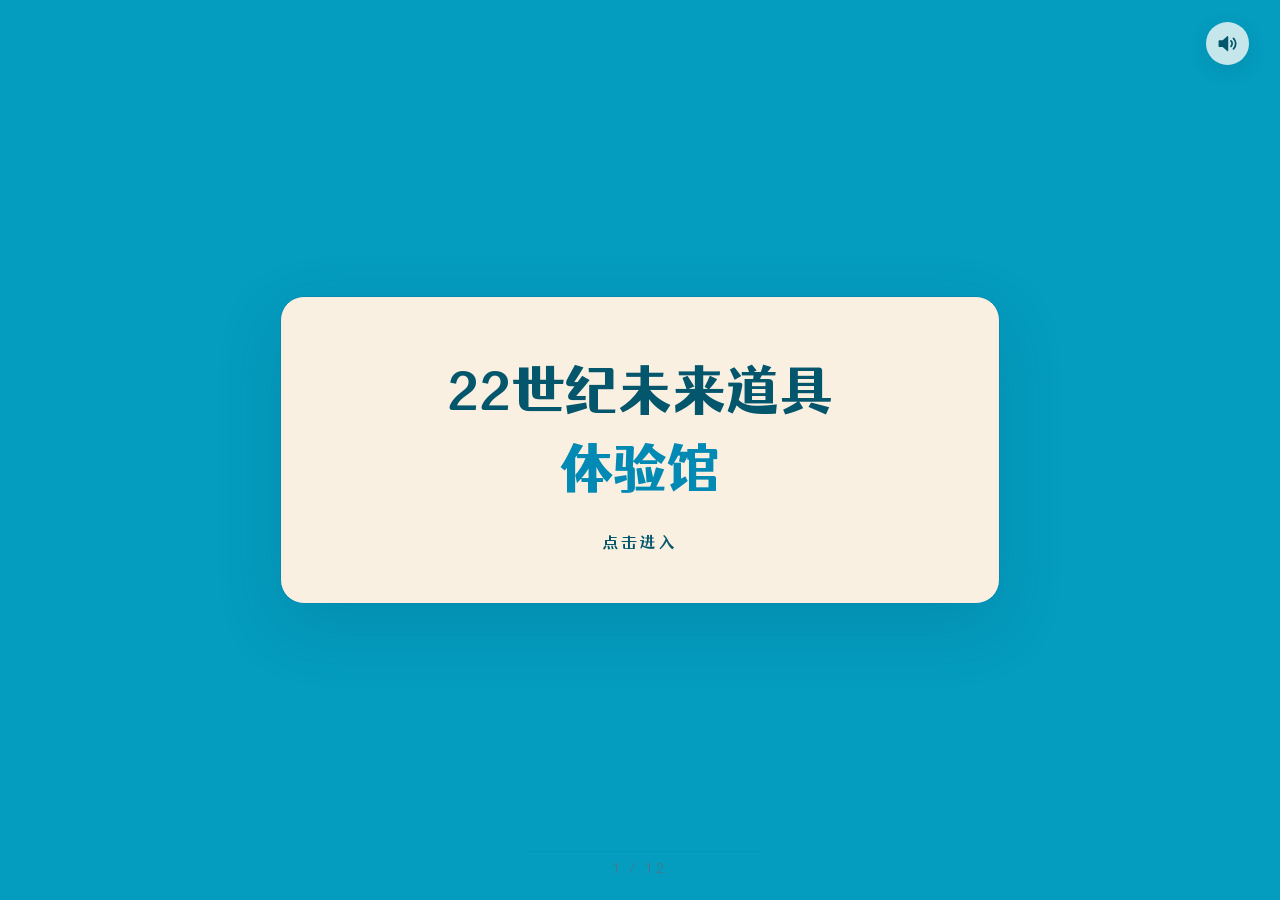
==== commit 3ad6e62e: "全站接入音效与背景音乐，右上角加静音开关 素材：7 首 BGM + 17 条 SFX 从母带转出双格式（opus 6.3MB + m4a 7.4MB）。 opus 更小但 Safari 要 17.5 " ====
--- a/index.html
+++ b/index.html
@@ -4,7 +4,12 @@
 <meta charset="UTF-8">
 <meta name="viewport" content="width=device-width, initial-scale=1.0">
 <title>22世纪未来道具体验馆 · No.001《独裁者按钮》</title>
-<link rel="stylesheet" href="css/style.css">
+<!-- ?v= 是给浏览器换缓存用的：GitHub Pages 只改文件内容、不改文件名，
+     浏览器会把上一次的 style.css / *.js 一直留在磁盘缓存里，于是出现
+     「index.html 是新的、样式和脚本还是旧的」这种半新半旧的画面
+     （表现为锦旗按原始尺寸铺开、六颗星并排、用时停在「—」）。
+     每次推 GitHub 之前把下面这一串日期版本号一起改掉，就不用叫人硬刷新了。 -->
+<link rel="stylesheet" href="css/style.css?v=20260824b">
 </head>
 <body>
 <main id="stage" class="stage">
@@ -162,13 +167,16 @@
     <div class="worry-subs" data-bind="worrySubs" role="group" aria-label="细分烦恼"></div>
     <div class="worry-particles" data-bind="worryCategories" role="group" aria-label="烦恼大类"></div>
 
-    <!-- 确认键的文案随选中条数变（worry-picker.js 的 sync() 改写），
-         所以这里的字只是首屏默认值，不代表最终文案。
+    <!-- 这颗键的语义是「我选完了，往下走」，不是「对这一条表态」，
+         所以文案**不随条数变化**，也绝不出现「这个 / 这 2 条」这类指代。
+         旧文案「确认这个烦恼」实测会被读成单条确认：玩家选中第一条就下意识按下去，
+         根本没意识到还能再选两条。带数字的版本（「确认这 2 条烦恼」）同样有这个毛病——
+         只要句子里指着某几件东西，它看上去就还是在对那几件东西做操作。
          「清空重选」是多选之后新增的：选到第 3 条才发现选错，总得有一条退路，
          而它不能藏进推测面板里——预设条目那条支线根本不会打开面板。 -->
     <div class="scene__actions scene__actions--center">
       <button type="button" class="btn btn--primary" data-action="confirm-worry"
-              data-bind="confirmWorry" disabled>确认这个烦恼</button>
+              data-bind="confirmWorry" disabled>选好了，去匹配道具</button>
       <button type="button" class="btn btn--link" data-action="reset-worry-pick">清空重选</button>
     </div>
 
@@ -192,8 +200,12 @@
       <p class="classify-panel__guess" data-bind="classifyGuess"></p>
       <p class="classify-panel__note" data-bind="classifyNote"></p>
       <div class="classify-panel__actions">
+        <!-- 和居中那颗是**同一个 data-action**，做的也是同一件事：结束选择、进入 u04。
+             所以文案必须一字不差地跟着它走。这颗以前叫「确认分类」，
+             听上去像「对，就是这一类」——一句只关乎当前这条输入的话，
+             玩家点下去却整个离开了 u03，和居中那颗「确认这个烦恼」是同一种误导。 -->
         <button type="button" class="btn btn--primary btn--compact" data-action="confirm-worry"
-                data-bind="classifyConfirm">确认分类</button>
+                data-bind="classifyConfirm">选好了，去匹配道具</button>
         <!-- 这颗以前是 reset-worry-pick（清掉唯一那条选择）。改成多选后不能再那么干：
              自由输入只是三条里的一条，点它不该把前面挑好的两条一起抹掉。
              现在它只收起面板、放回自由输入框和粒子场，已选的原样留着。 -->
@@ -363,18 +375,44 @@
   </div>
 </div>
 
-<!-- 第一、二关结果：成功只给“进入下一关”，失败给“再来一次 / 结束体验”。 -->
+<!-- 第一、二关结果：先亮星级评定，再按星数给出口。
+     0 星 → 再来一次 / 结束体验；1 星 → 进入下一关；2、3 星 → 多一颗「抽取未来道具」。
+     锦旗素材在 _import-rating-art.py 里就已经转成横版了，CSS 不再做旋转。
+     三颗星是静态节点、由 level-rating.js 逐颗加 .is-lit，不要改成按需 createElement。 -->
 <div class="modal modal--level-result" data-bind="levelResult" aria-hidden="true" role="dialog" aria-modal="true"
      aria-labelledby="level-result-title">
   <div class="level-result-card">
     <img class="level-result-doraemon" src="assets/images/ui/doraemon-card-peek.png" alt="" width="300" height="225">
     <div class="level-result-band">
-      <span data-bind="levelResultLabel">第一关</span>
+      <span data-bind="levelResultLabel">第一关 · 结算</span>
     </div>
     <div class="level-result-body">
+      <div class="level-stars" data-bind="levelStars" role="img" aria-label="星级评定">
+        <img class="level-stars__ribbon" src="assets/images/ui/ribbon.webp" alt="" width="1417" height="889">
+        <div class="level-stars__row">
+          <span class="star-slot">
+            <img class="star star--gray" src="assets/images/ui/star-gray.webp" alt="" width="82" height="82">
+            <img class="star star--lit" src="assets/images/ui/star-yellow.webp" alt="" width="82" height="82">
+          </span>
+          <span class="star-slot">
+            <img class="star star--gray" src="assets/images/ui/star-gray.webp" alt="" width="82" height="82">
+            <img class="star star--lit" src="assets/images/ui/star-yellow.webp" alt="" width="82" height="82">
+          </span>
+          <span class="star-slot">
+            <img class="star star--gray" src="assets/images/ui/star-gray.webp" alt="" width="82" height="82">
+            <img class="star star--lit" src="assets/images/ui/star-yellow.webp" alt="" width="82" height="82">
+          </span>
+        </div>
+      </div>
       <h2 class="level-result-title" id="level-result-title" data-bind="levelResultTitle"></h2>
       <p class="level-result-note" data-bind="levelResultNote"></p>
+      <dl class="level-result-meta">
+        <div><dt>本关用时</dt><dd data-bind="levelResultTime">—</dd></div>
+        <div><dt>本关评价</dt><dd data-bind="levelResultRating">—</dd></div>
+      </dl>
       <div class="level-result-actions">
+        <button type="button" class="btn btn--primary" data-action="level-result-draw"
+                data-bind="levelResultDraw" hidden>抽取未来道具</button>
         <button type="button" class="btn btn--primary" data-action="level-result-primary"
                 data-bind="levelResultPrimary">进入下一关</button>
         <button type="button" class="btn btn--link" data-action="level-result-end"
@@ -383,6 +421,83 @@
     </div>
   </div>
 </div>
+
+<!-- 星级奖励抽卡：三列滚轮直接复用 u04 那台老虎机（GadgetMatch.spinReward），
+     不是另做一套动画。三列一起停在同一件道具上——一次只抽一件。 -->
+<div class="modal modal--reward" data-bind="rewardDraw" aria-hidden="true" role="dialog" aria-modal="true"
+     aria-labelledby="reward-draw-title">
+  <div class="reward-panel">
+    <p class="reward-panel__kicker">2 星以上奖励 · 四次元口袋</p>
+    <h2 class="reward-panel__title" id="reward-draw-title">抽取一件新的未来道具</h2>
+    <div class="slot slot--reward" role="img" aria-label="道具抽取中">
+      <!-- 三列由 gadget-match.js 用 innerHTML 重建，里面不要放任何 data-bind 子节点。 -->
+      <div class="slot__reel" data-bind="rewardReelA"></div>
+      <div class="slot__reel" data-bind="rewardReelB"></div>
+      <div class="slot__reel" data-bind="rewardReelC"></div>
+      <span class="slot__payline" aria-hidden="true"></span>
+    </div>
+    <p class="reward-panel__note" data-bind="rewardNote">已经收藏过的道具不会再次进入抽取池。</p>
+  </div>
+</div>
+
+<!-- 抽中的道具先单独亮出来，再飞进收藏册。 -->
+<div class="modal modal--reveal" data-bind="rewardReveal" aria-hidden="true" role="dialog" aria-modal="true"
+     aria-labelledby="reward-reveal-title">
+  <div class="reveal-card">
+    <p class="reveal-card__kicker">NEW GADGET</p>
+    <div class="reveal-card__art">
+      <img data-bind="rewardRevealImage" src="" alt="" width="200" height="200">
+    </div>
+    <h2 class="reveal-card__title" id="reward-reveal-title" data-bind="rewardRevealName"></h2>
+    <p class="reveal-card__desc" data-bind="rewardRevealDesc"></p>
+    <button type="button" class="btn btn--primary" data-action="reward-store">放进收藏夹</button>
+  </div>
+</div>
+
+<!-- 20 件辅助道具收藏册：4 列 × 5 行，视窗一次只露 2 行，其余靠滚轮看。
+     独裁者按钮不在这 20 件里（gadget-data.js 里它是单独的 DICTATOR_BUTTON，不在 GADGETS）。
+     格子由 collection.js 建一次后不再重建，里面没有 data-bind 节点。 -->
+<section class="collection" data-bind="collectionPanel" aria-hidden="true" aria-labelledby="collection-title">
+  <div class="collection__panel" data-bind="collectionBox">
+    <header class="collection__head">
+      <div>
+        <p class="collection__kicker">22ND CENTURY COLLECTION</p>
+        <h2 class="collection__title" id="collection-title">未来道具收藏</h2>
+      </div>
+      <p class="collection__count"><strong data-bind="collectionCount">0</strong><span>/ 20</span></p>
+    </header>
+    <div class="collection__viewport" data-bind="collectionViewport" tabindex="0"
+         aria-label="未来道具收藏列表，可用鼠标滚轮上下查看">
+      <div class="collection__grid" data-bind="collectionGrid"></div>
+    </div>
+    <p class="collection__hint" data-bind="collectionHint"><span>滚动查看</span><i aria-hidden="true"></i></p>
+    <p class="collection__tip">彩色为已解锁道具；灰色剪影仍等待发现。把鼠标移到道具上可以看到名称。</p>
+    <button type="button" class="btn btn--primary collection__close" data-action="collection-close">收回收藏夹</button>
+  </div>
+</section>
+
+<!-- 右上角常驻静音开关。放在 <main> 外面、固定定位：
+     它要横跨 u01~u12 十二个场景都在，不能跟着某一个 section 一起 display:none。
+     图标是内联 SVG：两条声波在静音时隐、斜杠显，全靠 body.is-muted 切，
+     不写可见汉字——否则还得重跑 _build-fonts.py 把新字加进手写体子集。
+     按钮本身不发声（app.js 的 SILENT_ACTIONS）：关声音的那一下还响一声很诡异。 -->
+<button type="button" class="audio-toggle" data-action="audio-toggle"
+        aria-pressed="false" aria-label="关闭声音">
+  <svg class="audio-toggle__icon" viewBox="0 0 24 24" aria-hidden="true" focusable="false">
+    <path class="audio-toggle__horn" d="M4 9.5h3.4L12 5.4v13.2L7.4 14.5H4z"/>
+    <path class="audio-toggle__wave audio-toggle__wave--near" d="M15.2 9.4a3.6 3.6 0 0 1 0 5.2"/>
+    <path class="audio-toggle__wave audio-toggle__wave--far" d="M17.6 7a7 7 0 0 1 0 10"/>
+    <path class="audio-toggle__slash" d="M15.4 9.6l5 4.8"/>
+  </svg>
+</button>
+
+<!-- 右下角常驻入口：第一次收进道具后出现，本次体验内随时可以点开。 -->
+<button type="button" class="collection-fab" data-bind="collectionFab" data-action="collection-toggle"
+        aria-label="打开未来道具收藏" hidden>
+  <img src="assets/images/ui/collection.webp" alt="" width="72" height="72">
+  <span class="collection-fab__badge" data-bind="collectionBadge">0</span>
+</button>
+
 
 <!-- U05 道具说明：外形整个交给 tip-frame.webp，
      里面只叠真实的可点区域（关闭 × 与「知道了」），位置对齐素材上画好的框。 -->
@@ -400,19 +515,28 @@
   </div>
 </div>
 
-<script src="js/config.js"></script>
-<script src="js/font-support.js"></script>
-<script src="js/worry-data.js"></script>
-<script src="js/gadget-data.js"></script>
-<script src="js/bubble-game.js"></script>
-<script src="js/game-state.js"></script>
-<script src="js/level-game.js"></script>
-<script src="js/scene-manager.js"></script>
+<!-- ?v= 同 <head> 里的样式表，改一处就要全改，版本号保持一致。 -->
+<script src="js/config.js?v=20260824b"></script>
+<!-- audio.js 只依赖 config，但必须早于所有会调它的模块（场景、关卡、老虎机……）。 -->
+<script src="js/audio.js?v=20260824b"></script>
+<script src="js/font-support.js?v=20260824b"></script>
+<script src="js/worry-data.js?v=20260824b"></script>
+<script src="js/gadget-data.js?v=20260824b"></script>
+<script src="js/bubble-game.js?v=20260824b"></script>
+<script src="js/game-state.js?v=20260824b"></script>
+<script src="js/level-game.js?v=20260824b"></script>
+<script src="js/scene-manager.js?v=20260824b"></script>
 <!-- 三个前半段模块必须排在 app.js 之前：app.js 的 init() 会直接调它们。 -->
-<script src="js/dialogue.js"></script>
-<script src="js/worry-picker.js"></script>
-<script src="js/gadget-match.js"></script>
-<script src="js/intro-tunnel.js"></script>
-<script src="js/app.js"></script>
+<script src="js/dialogue.js?v=20260824b"></script>
+<script src="js/worry-picker.js?v=20260824b"></script>
+<script src="js/gadget-match.js?v=20260824b"></script>
+<!-- 星级评定与收藏册排在 gadget-match.js 之后：level-rating.js 要调它的 spinReward()。 -->
+<script src="js/collection.js?v=20260824b"></script>
+<script src="js/level-rating.js?v=20260824b"></script>
+<script src="js/intro-tunnel.js?v=20260824b"></script>
+<!-- 第三关 → 结局1 的过渡时间线。必须排在 app.js 之前：
+     app.js 的 playEndingOne() 会直接引用 EndingTransition。 -->
+<script src="js/ending-transition.js?v=20260824b"></script>
+<script src="js/app.js?v=20260824b"></script>
 </body>
 </html>
--- a/css/style.css
+++ b/css/style.css
@@ -1991,9 +1991,9 @@
   top: 52%;
   z-index: 3;
   margin: 0;
-  /* 「确认」+「清空重选」必须并排一行。允许折行的话，
-     绝对定位的收缩宽度会随文案（确认键的字数跟着选中条数变）来回跳，
-     两颗按钮时高时矮，正好压在放大件的下沿。 */
+  /* 「确认」+「清空重选」必须并排一行。允许折行的话，绝对定位的收缩宽度
+     会随两颗键的文案长短跳，时高时矮，正好压在放大件的下沿。
+     （文案本身现在是常量了，不再跟选中条数变——见 worry-picker.js 的 sync()。） */
   flex-wrap: nowrap;
   opacity: 0;
   visibility: hidden;
@@ -2374,7 +2374,11 @@
   bottom: 6%;
 }
 
-.scene--pick .worry-free__field { width: min(25vw, 360px); }
+/* 输入框比原来窄一档。u03 底部是**两列并排**：左边这条自由输入行，
+   右边那行确认键。1366 那一档两列加起来正好把中间那点空档吃光，
+   任何一边稍微变宽就压到另一边——把这里收窄，是给右边留出真正的空档，
+   而不是靠两边都刚好不撞来维持。占位符「自己写下烦恼 →」在 20vw 下不截断。 */
+.scene--pick .worry-free__field { width: min(20vw, 300px); }
 
 .scene--pick .classify-panel {
   left: 1%;
@@ -2383,12 +2387,19 @@
   width: min(42vw, 560px);
 }
 
+/* 这一行**按左缘定位**，不再 translateX(-50%) 居中。
+   居中的写法里，行一变宽左右两边就同时外扩，而它左边贴着自由输入行、
+   右边贴着哆啦A梦探头图，两边都没有余量——确认键文案一改长（「确认这个烦恼」
+   → 「选好了，去匹配道具」），左缘就退了 45px，直接压住「看看它属于哪一类」。
+   改成左缘定位之后，文案再长也只往右边那片空地长，而右边到探头图有几百像素余量。
+   left 从 62% 降到 46%：62% 是居中时的**中心**位置，换成左缘要减去半个行宽。 */
 .scene--pick .scene__actions--center,
 .scene--pick.is-expanded .scene__actions--center {
-  left: 62%;
+  left: 46%;
   top: auto;
   bottom: 6%;
   z-index: 6;
+  transform: none;
 }
 
 @media (max-width: 1100px) {
@@ -2396,7 +2407,7 @@
   .scene--pick .worry-subs--full { width: min(58vw, 560px); }
   .scene--pick .scene__title { max-width: 38vw; }
   .scene--pick .scene__actions--center,
-  .scene--pick.is-expanded .scene__actions--center { left: 60%; }
+  .scene--pick.is-expanded .scene__actions--center { left: 44%; }
 }
 
 /* =====================================================================
@@ -2776,7 +2787,10 @@
 .immersive-exit {
   position: absolute;
   z-index: 7;
-  right: clamp(32px, 4vw, 72px);
+  /* 右上角现在是静音开关的（.audio-toggle，fixed，横跨全流程），
+     退出按钮往左让一个圆的位置。两边的内距都是随视口变的，
+     改其中一个就要核对另一个：1366 下静音键占到距右 79px。 */
+  right: clamp(92px, 8vw, 136px);
   top: clamp(24px, 3.2vh, 42px);
   color: rgba(247, 238, 225, 0.72);
 }
@@ -3413,7 +3427,9 @@
   .scene--pick .scene__actions--center,
   .scene--pick.is-picked .scene__actions--center,
   .u02-panel,
-  .u02-panel.is-active {
+  .u02-panel.is-active,
+  .collection,
+  .collection.is-open {
     transition-delay: 0s !important;
   }
   .u02-entry-wash,
@@ -3456,14 +3472,28 @@
    ===================================================================== */
 
 .game-scene {
-  color: var(--c-paper);
-  background: var(--c-teal);
+  /* 阶段 5.1：场景底色从青蓝翻成米白自然光空间。
+     --game-bg 必须和 config.js 的 BUBBLE_ENV_SKY / BUBBLE_ENV_GROUND 对得上——
+     泡泡精灵烘焙时是按这个底色采样球面环境反射的，改了这里不改那里，
+     球面上那圈 45° 环形反光就会和背景脱节。
+     底色一翻，原来所有「米白字压青底」的 HUD 都要反过来走墨色。 */
+  --game-bg: #F7EEE1;
+  --game-ink: var(--c-ink);
+  --game-ink-soft: rgba(39, 57, 68, 0.74);
+  --game-ink-faint: rgba(39, 57, 68, 0.52);
+  --game-ink-hair: rgba(39, 57, 68, 0.20);
+  color: var(--game-ink);
+  background: var(--game-bg);
 }
 
 .game-scene .bubble-canvas--immersive {
   z-index: 1;
   opacity: 1;
 }
+
+/* 退出按钮的基样式在 §8，是按青底写的米白字；这里按场景覆盖，不动 §8。 */
+.game-scene .immersive-exit { color: var(--game-ink-faint); }
+.game-scene .immersive-exit:hover { color: var(--game-ink); }
 
 .game-header {
   position: absolute;
@@ -3479,7 +3509,7 @@
   font-size: var(--fs-note);
   font-weight: 400;
   letter-spacing: 0.08em;
-  color: rgba(247, 238, 225, 0.86);
+  color: var(--game-ink-soft);
 }
 
 .game-level {
@@ -3487,7 +3517,7 @@
   font-size: clamp(15px, 1.35vw, 22px);
   font-weight: 400;
   letter-spacing: 0.12em;
-  color: rgba(247, 238, 225, 0.66);
+  color: var(--game-ink-faint);
 }
 
 .game-title {
@@ -3495,17 +3525,17 @@
   font-size: clamp(23px, 2.15vw, 36px);
   font-weight: 500;
   line-height: 1.32;
-  color: var(--c-paper);
+  color: var(--game-ink);
 }
 
 .game-worry {
   margin: 0;
   font-size: var(--fs-note);
   font-weight: 300;
-  color: rgba(247, 238, 225, 0.76);
-}
-
-.game-worry strong { font-weight: 500; color: var(--c-paper); }
+  color: var(--game-ink-soft);
+}
+
+.game-worry strong { font-weight: 500; color: var(--game-ink); }
 
 .game-timer {
   position: absolute;
@@ -3515,7 +3545,7 @@
   display: flex;
   flex-direction: column;
   align-items: flex-end;
-  color: rgba(247, 238, 225, 0.76);
+  color: var(--game-ink-soft);
   pointer-events: none;
 }
 
@@ -3531,12 +3561,12 @@
   font-weight: 500;
   line-height: 1;
   letter-spacing: 0.02em;
-  color: var(--c-paper);
+  color: var(--game-ink);
   font-variant-numeric: tabular-nums;
   transition: color var(--t-fast) linear;
 }
 
-.game-scene.is-time-low .game-timer strong { color: #FFD4CC; }
+.game-scene.is-time-low .game-timer strong { color: var(--c-alert); }
 
 .game-bag-note {
   position: absolute;
@@ -3550,7 +3580,7 @@
   font-size: 12px;
   font-weight: 300;
   letter-spacing: 0.12em;
-  color: rgba(247, 238, 225, 0.58);
+  color: var(--game-ink-faint);
   pointer-events: none;
 }
 
@@ -3559,12 +3589,12 @@
   width: 28px;
   height: 3px;
   border-radius: 999px;
-  background: rgba(247, 238, 225, 0.22);
+  background: var(--game-ink-hair);
 }
 
 .game-scene[data-bag="1"] .game-bag-note i:nth-of-type(1),
 .game-scene[data-bag="2"] .game-bag-note i:nth-of-type(-n+2),
-.game-scene[data-bag="3"] .game-bag-note i { background: var(--c-paper); }
+.game-scene[data-bag="3"] .game-bag-note i { background: var(--game-ink); }
 
 .game-dictator {
   position: absolute;
@@ -3577,7 +3607,7 @@
   column-gap: 12px;
   align-items: center;
   max-width: min(320px, 28vw);
-  color: var(--c-paper);
+  color: var(--game-ink);
 }
 
 .game-dictator__label {
@@ -3594,7 +3624,7 @@
   font-size: 12px;
   font-weight: 300;
   line-height: 1.45;
-  color: rgba(247, 238, 225, 0.62);
+  color: var(--game-ink-faint);
 }
 
 .game-dictator__button {
@@ -3605,15 +3635,15 @@
   width: clamp(74px, 7vw, 104px);
   aspect-ratio: 1;
   padding: 8px;
-  background: rgba(247, 238, 225, 0.92);
-  border: 1px solid rgba(247, 238, 225, 0.82);
+  background: var(--c-paper-3);
+  border: 1px solid rgba(39, 57, 68, 0.16);
   border-radius: 50%;
-  box-shadow: 0 12px 26px rgba(13, 73, 95, 0.24);
+  box-shadow: 0 12px 26px rgba(39, 57, 68, 0.16);
   cursor: pointer;
   transition: transform var(--t-fast) var(--ease-out), background var(--t-fast) linear;
 }
 
-.game-dictator__button:hover { transform: translateY(-3px); background: var(--c-paper); }
+.game-dictator__button:hover { transform: translateY(-3px); background: #FFFFFF; }
 .game-dictator__button:active { transform: translateY(0) scale(0.96); }
 .game-dictator__button img { width: 78%; height: 78%; object-fit: contain; }
 
@@ -3630,16 +3660,30 @@
   font-size: var(--fs-note);
   font-weight: 400;
   letter-spacing: 0.06em;
-  color: rgba(247, 238, 225, 0.84);
+  color: var(--game-ink-soft);
   pointer-events: none;
 }
 
 /* 第一、二关结果卡：哆啦A梦的手直接压住蓝色上沿，不留悬空间隙。 */
-.modal--level-result { z-index: 112; background: rgba(20, 71, 93, 0.66); }
+/* --dora-w / --dora-lift 是给下面 margin-top 算式用的，改素材尺寸要一起改：
+   素材是 4:3（300×225），所以探出卡片外的高度 = 宽 × 0.75 − 压进去的那一截。
+   这两个值别再往下调：他压得越深，下沿就越往顶栏里伸，
+   而「第一关 · 结算」正好在顶栏正中——压过 45px 就会被他整个盖住。
+   卡片装不下的时候，让锦旗（--ribbon-w）让步，不要动这里。 */
+.modal--level-result {
+  --dora-w: clamp(230px, 19vw, 300px);
+  --dora-lift: clamp(34px, 3.2vw, 45px);
+  z-index: 112;
+  background: rgba(20, 71, 93, 0.66);
+}
 
 .level-result-card {
   position: relative;
   width: min(900px, 86vw);
+  /* 弹层是 flex 居中，居中的是**卡片**，探出去的哆啦A梦不算在内，
+     1366×768 下它的头会被视口上沿切掉。补一条等于探出高度的上外边距，
+     flex 居中会把外边距一起算进去，等于把「卡片 + 哆啦A梦」整体居中。 */
+  margin-top: calc(var(--dora-w) * 0.75 - var(--dora-lift));
   color: var(--c-ink);
   background: var(--c-paper-3);
   border: 1px solid rgba(247, 238, 225, 0.62);
@@ -3654,8 +3698,8 @@
   left: 50%;
   top: auto;
   /* 素材底部自带透明留白；向卡片内补偿，让两只手真正压住蓝色上沿。 */
-  bottom: calc(100% - clamp(34px, 3.2vw, 45px));
-  width: clamp(260px, 22vw, 330px);
+  bottom: calc(100% - var(--dora-lift));
+  width: var(--dora-w);
   height: auto;
   transform: translateX(-50%);
   object-fit: contain;
@@ -3670,7 +3714,11 @@
   min-height: 76px;
   padding-top: 8px;
   color: var(--c-paper);
-  background: var(--c-teal-soft);
+  /* 原来写的是 --c-teal-soft，这个令牌全站从来没定义过：
+     变量解析不出来时 background 会退成透明，米白卡上再写米白字，
+     未通关那张卡的「第一关 · 结算」就整条看不见了。
+     未通关用深青、通关用主青，两张卡的顶栏刚好拉开一档。 */
+  background: var(--c-teal-deep);
   border-radius: var(--r-m) var(--r-m) 0 0;
 }
 
@@ -3680,23 +3728,27 @@
   letter-spacing: 0.13em;
 }
 
+/* 卡片正文原本只有标题 + 一段话 + 按钮，现在中间插了锦旗和三颗星（约 150px），
+   所以上下留白和标题字号一起收一档，1366×768 下整张卡才不顶出视口。
+   实测堆叠高度：band 76 + 星区 ~150 + 标题 ~52 + 说明两行 ~85 + 用时行 ~52
+   + 按钮 56 + 上下留白 ≈ 570，离 768 还有余量给哆啦A梦那截探头。 */
 .level-result-body {
-  padding: clamp(46px, 6vh, 70px) clamp(44px, 6vw, 88px) clamp(42px, 5vh, 62px);
+  padding: clamp(22px, 2.6vh, 34px) clamp(44px, 6vw, 88px) clamp(30px, 4vh, 48px);
   text-align: center;
 }
 
 .level-result-title {
   margin: 0 0 var(--sp-2);
-  font-size: clamp(38px, 4.1vw, 64px);
+  font-size: clamp(30px, 3.2vw, 46px);
   font-weight: 600;
-  line-height: 1.24;
+  line-height: 1.22;
   color: var(--c-teal-deep);
 }
 
 .level-result-note {
   max-width: 650px;
-  margin: 0 auto var(--sp-4);
-  font-size: var(--fs-body);
+  margin: 0 auto var(--sp-3);
+  font-size: var(--fs-note);
   font-weight: 300;
   line-height: 1.7;
   color: var(--c-ink-2);
@@ -3737,7 +3789,8 @@
   position: absolute;
   z-index: 8;
   top: clamp(24px, 3.5vh, 42px);
-  right: clamp(34px, 4vw, 68px);
+  /* 同 .immersive-exit：给右上角的静音开关腾位。 */
+  right: clamp(92px, 8vw, 136px);
   color: rgba(247, 238, 225, 0.78);
 }
 
@@ -3910,6 +3963,183 @@
   to { transform: rotate(360deg) translateX(10px) rotate(-360deg); }
 }
 
+/* ── 第三关 → 结局1「远去」的连续过渡 ───────────────────────────
+   分工：泡泡漂离、麻袋缩成线稿、米白转青蓝全在 canvas 上（level-game.js
+   的 playFarewell）；这里只负责 DOM 那一半——HUD 淡出，以及把已经存在的
+   结局1页面「铺在上面再点亮」。没有新结局页，终点就是同一个 u11。
+
+   下面四个时长必须和 js/config.js 的 ENDING1_* 对齐（CSS 读不到 JS，
+   和 SLOT_LIFT_MS ↔ --t-slow 是同一种「改一处要改两处」）：
+     --e1-hud   = ENDING1_HUD_FADE_MS  900
+     --e1-veil  = ENDING1_VEIL_MS      1200
+   页面淡入的起点由 JS 加 .is-lit 的时刻决定（ENDING1_VEIL_START_MS），
+   所以这里不写 delay。 */
+.scene--ending {
+  --e1-hud: 900ms;
+  --e1-veil: 1200ms;
+}
+
+/* 1. HUD、独裁者按钮淡出。只动 opacity：u06~u10 期间 Canvas 及其祖先
+      不得 display:none，而这几个节点和 Canvas 同在一个场景里。
+      pointer-events 一并关掉，免得淡到一半还能点。 */
+.game-scene.is-farewell .game-header,
+.game-scene.is-farewell .game-timer,
+.game-scene.is-farewell .immersive-exit,
+.game-scene.is-farewell .game-bag-note,
+.game-scene.is-farewell .game-dictator {
+  opacity: 0;
+  pointer-events: none;
+  transition: opacity var(--e1-hud, 900ms) var(--ease);
+}
+
+/* 状态行是这一段唯一的一句话（「泡泡正慢慢飘向远方……」），
+   要比别的 HUD 多留一会儿再退场：先说完，再安静。 */
+.game-scene.is-farewell .game-status {
+  opacity: 0;
+  transition: opacity var(--e1-hud, 900ms) var(--ease) 1600ms;
+}
+
+/* 2. 收藏夹入口。它挂在 body 上，不在场景里，所以单独一条。 */
+body.is-ending-transition .collection-fab {
+  opacity: 0;
+  pointer-events: none;
+  transition: opacity var(--e1-hud, 900ms) var(--ease);
+}
+
+/* 3. 结局页「铺开但不可见」，并且预先停在画面上方。
+      整段过渡的运动方向只有一个：向上。泡泡向上浮，镜头向上抬，
+      青蓝从上方漫下来——所以结局页也必须是从上方下来的那一层，
+      而不是原地淡入。-14% 只是一小段：这是「跟着镜头到位」，
+      不是「一整页飞进来」。
+      display:grid 让它真正参与布局，避免切场景那一帧重新排版跳一下。
+      animation:none 用来压住 .scene--ending.scene--active 自带的 fade-in
+      —— 那一下会在真正切场景时又淡入一次，反而闪。 */
+.scene--ending.is-arriving {
+  display: grid;
+  z-index: 60;
+  opacity: 0;
+  transform: translate3d(0, -14%, 0);
+  pointer-events: none;
+  animation: none;
+}
+
+/* 4. 点亮。此时 canvas 上的米白已经转成同一个青蓝，两层颜色一致，
+      所以看到的不是「一块蓝板盖下来」，而是画面自己安定下来。
+      位移和淡入用同一条时长曲线，读起来才是一个动作。 */
+.scene--ending.is-arriving.is-lit {
+  opacity: 1;
+  transform: translate3d(0, 0, 0);
+  transition: opacity var(--e1-veil, 1200ms) var(--ease-out),
+              transform var(--e1-veil, 1200ms) var(--ease-out);
+}
+
+/* 切场景之后恢复可交互（「查看体验总结」「重新体验」）。 */
+.scene--ending.is-arriving.is-committed { pointer-events: auto; }
+
+/* 5. 哆啦A梦从右下轻轻淡入，移动到它本来的位置。位移量很小：
+      这是「走近」，不是「飞入」。 */
+.scene--ending.is-arriving .ending-doraemon {
+  opacity: 0;
+  transform: translate3d(6%, 9%, 0);
+}
+
+.scene--ending.is-arriving.is-lit .ending-doraemon {
+  opacity: 1;
+  transform: translate3d(0, 0, 0);
+  transition: opacity 1100ms var(--ease-out) 260ms,
+              transform 1400ms var(--ease-out) 260ms;
+}
+
+/* 6. 左栏文案错峰浮现。间隔刻意拉到 140ms 一档：一次全亮读起来像弹窗，
+      逐行出现才接得上「安静下来之后，话才慢慢说出口」。 */
+.scene--ending.is-arriving .ending-label,
+.scene--ending.is-arriving .ending-title,
+.scene--ending.is-arriving .ending-worry,
+.scene--ending.is-arriving .ending-insight,
+.scene--ending.is-arriving .ending-doraemon-copy,
+.scene--ending.is-arriving .ending-actions,
+.scene--ending.is-arriving .ending-exit {
+  opacity: 0;
+  transform: translate3d(0, 12px, 0);
+}
+
+.scene--ending.is-arriving.is-lit .ending-label,
+.scene--ending.is-arriving.is-lit .ending-title,
+.scene--ending.is-arriving.is-lit .ending-worry,
+.scene--ending.is-arriving.is-lit .ending-insight,
+.scene--ending.is-arriving.is-lit .ending-doraemon-copy,
+.scene--ending.is-arriving.is-lit .ending-actions,
+.scene--ending.is-arriving.is-lit .ending-exit {
+  opacity: 1;
+  transform: translate3d(0, 0, 0);
+  transition: opacity 720ms var(--ease-out), transform 720ms var(--ease-out);
+}
+
+.scene--ending.is-arriving.is-lit .ending-label { transition-delay: 120ms; }
+.scene--ending.is-arriving.is-lit .ending-title { transition-delay: 260ms; }
+.scene--ending.is-arriving.is-lit .ending-worry { transition-delay: 400ms; }
+.scene--ending.is-arriving.is-lit .ending-insight { transition-delay: 540ms; }
+.scene--ending.is-arriving.is-lit .ending-doraemon-copy { transition-delay: 680ms; }
+.scene--ending.is-arriving.is-lit .ending-actions { transition-delay: 820ms; }
+.scene--ending.is-arriving.is-lit .ending-exit { transition-delay: 940ms; }
+
+/* 7. 结局页自带的漂浮泡泡等页面亮起来再动，否则它们会在还没显影时
+      就已经飘到了半路，接不上 canvas 上那几颗。 */
+.scene--ending.is-arriving[data-ending="1"] .ending-bubble { animation-play-state: paused; }
+.scene--ending.is-arriving.is-lit[data-ending="1"] .ending-bubble { animation-play-state: running; }
+
+/* 减少动态：整段退化成一次短交叉淡入。不做位移、不做错峰、不做漂浮。
+   JS 那边同时跳过 playFarewell()，canvas 上也不会有漂离与转色。 */
+@media (prefers-reduced-motion: reduce) {
+  .game-scene.is-farewell .game-header,
+  .game-scene.is-farewell .game-timer,
+  .game-scene.is-farewell .immersive-exit,
+  .game-scene.is-farewell .game-bag-note,
+  .game-scene.is-farewell .game-dictator,
+  .game-scene.is-farewell .game-status,
+  body.is-ending-transition .collection-fab {
+    transition-duration: 200ms;
+    transition-delay: 0ms;
+  }
+
+  /* 减少动态：整段退化成一次短交叉淡入，结局页不做任何位移。
+     transform 必须在 .is-arriving 上就归零，否则起始位置还是偏上的，
+     加 .is-lit 时会瞬移一下——这恰恰是这条媒体查询要避免的东西。 */
+  .scene--ending.is-arriving,
+  .scene--ending.is-arriving.is-lit { transform: none; }
+
+  .scene--ending.is-arriving.is-lit {
+    transition: opacity 240ms var(--ease-out);
+  }
+
+  .scene--ending.is-arriving .ending-doraemon,
+  .scene--ending.is-arriving .ending-label,
+  .scene--ending.is-arriving .ending-title,
+  .scene--ending.is-arriving .ending-worry,
+  .scene--ending.is-arriving .ending-insight,
+  .scene--ending.is-arriving .ending-doraemon-copy,
+  .scene--ending.is-arriving .ending-actions,
+  .scene--ending.is-arriving .ending-exit {
+    opacity: 1;
+    transform: none;
+  }
+
+  .scene--ending.is-arriving.is-lit .ending-doraemon,
+  .scene--ending.is-arriving.is-lit .ending-label,
+  .scene--ending.is-arriving.is-lit .ending-title,
+  .scene--ending.is-arriving.is-lit .ending-worry,
+  .scene--ending.is-arriving.is-lit .ending-insight,
+  .scene--ending.is-arriving.is-lit .ending-doraemon-copy,
+  .scene--ending.is-arriving.is-lit .ending-actions,
+  .scene--ending.is-arriving.is-lit .ending-exit {
+    transform: none;
+    transition: none;
+    transition-delay: 0ms;
+  }
+
+  .scene--ending.is-arriving[data-ending="1"] .ending-bubble { animation: none; }
+}
+
 @media (max-width: 1180px) {
   .game-header { max-width: 58vw; }
   .game-dictator { max-width: 230px; }
@@ -3931,6 +4161,601 @@
   .ending-copy { max-width: 78vw; }
   .ending-art { position: absolute; right: -18%; bottom: -6%; width: 62vw; height: 50vh; opacity: 0.42; }
   .ending-insight { max-width: 70vw; }
-  .level-result-doraemon { width: 250px; }
+  /* 走 --dora-w 而不是直接写 width，否则上面那条 margin-top 算式会跟着失准。 */
+  .modal--level-result { --dora-w: 210px; }
   .level-result-actions { flex-direction: column; }
 }
+
+/* =====================================================================
+   13. 星级评定与 20 件道具收藏
+   只作用于第一、二关的结算卡（第三关不判通关与否，不经过这里）。
+   四层文档级弹层的叠放次序，改之前先看清楚：
+     .modal--level-result 112 → .modal--reward 118 → .modal--reveal 122
+     → .collection 126 → .collection-fab 130 → .collection-flyer 140
+   飞入动画的替身必须压在收藏册之上，否则它会钻到面板底下消失。
+   ===================================================================== */
+
+/* 星星与徽标用的暖黄。这套配色里原本没有黄，只在这一段出现，
+   所以就近定义，不进 :root 污染全站语义令牌。 */
+.modal--level-result,
+.modal--reward,
+.modal--reveal,
+.collection,
+.collection-fab { --c-star: #F2C94C; }
+
+/* ---------- 结算卡上的锦旗与三颗星 ---------- */
+/* 锦旗已经在 _import-rating-art.py 里转成横版并裁掉四周透明边（1417×889），
+   CSS 这边不再做 rotate()。外框的高必须按 --ribbon-ar 算出来：
+   一旦框的比例和图不一致，object-fit:contain 就会重新留出上下空白，
+   锦旗被缩到框宽的一半，三颗星立刻挂到它外面去。换素材要同步这个比例。 */
+.level-stars {
+  /* 锦旗是这张卡里唯一可以让步的一段：哆啦A梦的探头高度和下面四段文字
+     都是既定的，1366×768 减完只剩 190 左右给它。宽度由此反推（× 比例），
+     再往上调就会把卡片顶出视口——验收脚本 _rating-shots.js 会当场报出来。 */
+  --ribbon-w: clamp(276px, 22.2vw, 400px);
+  --ribbon-ar: 1.594;
+  --star-size: calc(var(--ribbon-w) * 0.152);
+  position: relative;
+  width: var(--ribbon-w);
+  height: calc(var(--ribbon-w) / var(--ribbon-ar));
+  margin: 0 auto var(--sp-1);
+}
+
+.level-stars__ribbon {
+  position: absolute;
+  inset: 0;
+  width: 100%;
+  height: 100%;
+  object-fit: contain;
+  filter: saturate(0.84);
+  opacity: 0.96;
+  pointer-events: none;
+}
+
+/* 锦旗上本来就印着三个星槽，而且不在图片正中——中心偏右约 5%、偏下约 10%。
+   这三个数是从素材上量的，是黄星能正好压在星槽上的唯一原因，
+   不要图省事换回 place-items:center。 */
+.level-stars__row {
+  position: absolute;
+  left: 54.9%;
+  top: 59.9%;
+  z-index: 2;
+  display: flex;
+  align-items: center;
+  /* 星槽的中心距是锦旗宽的 16.5%，减掉星本身的宽就是该留的缝。 */
+  gap: calc(var(--ribbon-w) * 0.165 - var(--star-size));
+  transform: translate(-50%, -50%);
+}
+
+.star-slot {
+  position: relative;
+  display: block;
+  width: var(--star-size);
+  height: var(--star-size);
+}
+
+.star {
+  position: absolute;
+  inset: 0;
+  width: 100%;
+  height: 100%;
+  object-fit: contain;
+}
+
+/* 灰星常驻、黄星藏着，由 level-rating.js 逐颗加 .is-lit——一次只亮一颗，
+   不要改成一次性全亮。两个 animation 都是 fill:forwards，
+   所以 prefers-reduced-motion 把时长压到 0.01ms 之后，结果状态照样正确。 */
+.star--gray { opacity: 0.72; filter: saturate(0.58) brightness(0.98); }
+.star--lit { opacity: 0; transform: scale(0.58) rotate(-12deg); filter: saturate(0.92); }
+.star-slot.is-lit .star--lit { animation: star-pop 520ms var(--ease-out) forwards; }
+.star-slot.is-lit .star--gray { animation: gray-out 300ms ease forwards; }
+
+@keyframes star-pop {
+  0% { opacity: 0; transform: scale(0.55) rotate(-12deg); }
+  65% { opacity: 1; transform: scale(1.12) rotate(4deg); }
+  100% { opacity: 1; transform: scale(1) rotate(0deg); }
+}
+
+@keyframes gray-out {
+  to { opacity: 0; transform: scale(0.8); }
+}
+
+/* ---------- 用时 / 评价 ---------- */
+/* 用时和评价原来是两个上下堆叠的小块（标签在上、数值在下），一共要 60px 高。
+   1366×768 下这张卡的上下余量总共只有 23px，锦旗横过来又比竖版占高，
+   所以改成一行内联：标签和数值并排，60px 压到 28px。
+   「本关评价」和上面三颗星说的是同一件事，留着是给读屏和截图看的，
+   别再把它拉回两行去抢高度。 */
+.level-result-meta {
+  display: flex;
+  align-items: baseline;
+  justify-content: center;
+  gap: clamp(22px, 3vw, 44px);
+  margin: 0 0 var(--sp-2);
+}
+
+.level-result-meta > div {
+  display: flex;
+  align-items: baseline;
+  gap: 8px;
+  padding-top: 8px;
+  border-top: 1px solid var(--line);
+}
+
+.level-result-meta dt {
+  font-size: clamp(12px, 1vw, 14px);
+  letter-spacing: 0.10em;
+  color: var(--c-ink-3);
+}
+
+.level-result-meta dd {
+  margin: 0;
+  font-size: clamp(17px, 1.45vw, 22px);
+  font-weight: 500;
+  color: var(--c-ink);
+}
+
+/* 2、3 星时「抽取未来道具」是这一屏的主动作，用满色；抽完置灰。 */
+.level-result-actions .btn[disabled] {
+  opacity: 0.5;
+  cursor: default;
+  transform: none;
+}
+
+/* ---------- 奖励抽卡：复用 u04 的三列滚轮 ---------- */
+/* 机身样式全部来自上面的 .slot / .slot__reel / .slot__strip / .slot__cell /
+   .slot__payline，这里只把格子调小一档并换个宽度，别在这段里再写一套滚轮。 */
+.modal--reward {
+  z-index: 118;
+  /* 底色必须不透明：老虎机整个盖在结算卡上方，留一点透明度就会把下面的
+     「已抽取 / 进入下一关」透出来压在转轮上。u04 那台机器本身也是满屏实色。 */
+  background: var(--c-teal);
+  backdrop-filter: none;
+}
+
+.reward-panel { width: min(960px, 90vw); text-align: center; }
+
+.reward-panel__kicker {
+  margin: 0 0 var(--sp-1);
+  font-size: var(--fs-note);
+  font-weight: 400;
+  letter-spacing: var(--ls-tag);
+  color: rgba(247, 238, 225, 0.72);
+}
+
+.reward-panel__title {
+  margin: 0 0 var(--sp-3);
+  font-size: clamp(28px, 2.9vw, 44px);
+  font-weight: 600;
+  color: var(--c-paper);
+}
+
+.slot--reward {
+  --slot-cell: clamp(70px, 7.2vw, 100px);
+  width: min(640px, 76vw);
+  margin: 0 auto;
+  box-shadow: 0 22px 54px rgba(4, 86, 108, 0.30);
+}
+
+.reward-panel__note {
+  margin: var(--sp-3) 0 0;
+  font-size: var(--fs-note);
+  font-weight: 300;
+  color: rgba(247, 238, 225, 0.82);
+}
+
+/* ---------- 抽中的新道具 ---------- */
+.modal--reveal { z-index: 122; background: rgba(20, 71, 93, 0.72); }
+
+.reveal-card {
+  width: min(560px, 84vw);
+  padding: clamp(30px, 4vh, 46px) clamp(38px, 5vw, 64px) clamp(32px, 4vh, 48px);
+  text-align: center;
+  color: var(--c-ink);
+  background: var(--c-paper-3);
+  border-radius: var(--r-m);
+  box-shadow: 0 30px 70px rgba(16, 52, 68, 0.30);
+  animation: modal-in var(--t-mid) var(--ease-out) both;
+}
+
+.reveal-card__kicker {
+  margin: 0 0 var(--sp-2);
+  font-size: var(--fs-note);
+  font-weight: 500;
+  letter-spacing: 0.28em;
+  color: var(--c-teal);
+}
+
+/* 这张图是飞入动画的起点：collection.js 在隐藏本层之前先量它的位置，
+   所以它必须是实打实的 <img>，不要换成 background-image。 */
+.reveal-card__art {
+  display: grid;
+  place-items: center;
+  width: clamp(180px, 18vw, 240px);
+  height: clamp(160px, 16vw, 210px);
+  margin: 0 auto var(--sp-2);
+  border-radius: 50%;
+  background: var(--c-mint-soft);
+}
+
+.reveal-card__art img {
+  width: 78%;
+  height: 78%;
+  object-fit: contain;
+}
+
+.reveal-card__title {
+  margin: 0;
+  font-size: clamp(26px, 2.6vw, 40px);
+  font-weight: 600;
+  color: var(--c-teal-deep);
+}
+
+.reveal-card__desc {
+  margin: var(--sp-1) 0 var(--sp-3);
+  font-size: var(--fs-note);
+  font-weight: 300;
+  line-height: 1.7;
+  color: var(--c-ink-2);
+}
+
+/* ---------- 20 件道具收藏册 ---------- */
+/* 4 列 × 5 行，视窗一次只露 2 行——这两个数字对应
+   CONFIG.COLLECTION_COLUMNS 与 CONFIG.COLLECTION_VISIBLE_ROWS，
+   改配置的话这里的 repeat(4) 和视窗高度公式要一起改。 */
+/* 开合走 opacity + visibility，不走 display:none：
+   收回时面板要从当前位置缩向右下角，display 一切就没有过渡帧了。
+   visibility:hidden 本身已经挡住了鼠标事件，不用再补 pointer-events。 */
+.collection {
+  position: fixed;
+  inset: 0;
+  z-index: 126;
+  display: grid;
+  place-items: center;
+  background: rgba(20, 71, 93, 0.66);
+  opacity: 0;
+  visibility: hidden;
+  transition: opacity var(--t-mid) var(--ease), visibility 0s linear var(--t-mid);
+}
+
+.collection.is-open {
+  opacity: 1;
+  visibility: visible;
+  transition: opacity var(--t-mid) var(--ease), visibility 0s linear 0s;
+}
+
+.collection__panel {
+  --coll-cell: clamp(104px, 10.4vw, 168px);
+  --coll-gap: clamp(14px, 1.5vw, 22px);
+  width: min(1120px, 86vw);
+  padding: clamp(24px, 3.2vh, 38px) clamp(30px, 3.6vw, 56px) clamp(20px, 2.6vh, 28px);
+  color: var(--c-paper);
+  background: var(--c-teal);
+  border: 1px solid rgba(247, 238, 225, 0.5);
+  border-radius: var(--r-m);
+  box-shadow: 0 28px 70px rgba(4, 86, 108, 0.28);
+  /* 收回时缩向右下角的收藏夹图标，所以缩放原点钉在面板右下。 */
+  transform-origin: calc(100% - 30px) calc(100% - 30px);
+  transform: scale(0.96) translateY(16px);
+  transition: transform var(--t-scene) var(--ease-out);
+}
+
+.collection.is-open .collection__panel { transform: none; }
+/* 收回期间 .is-open 还挂着（JS 要等动画播完才摘），所以这两条必须排在 .is-open 之后。 */
+.collection.is-closing { opacity: 0; visibility: visible; }
+.collection.is-closing .collection__panel { transform: scale(0.08) translate(45vw, 36vh); }
+
+.collection__head {
+  display: flex;
+  align-items: flex-end;
+  justify-content: space-between;
+  gap: var(--sp-3);
+  margin-bottom: var(--sp-2);
+}
+
+.collection__kicker {
+  margin: 0 0 6px;
+  font-size: var(--fs-note);
+  font-weight: 400;
+  letter-spacing: var(--ls-tag);
+  color: rgba(247, 238, 225, 0.66);
+}
+
+.collection__title {
+  margin: 0;
+  font-size: clamp(24px, 2.4vw, 38px);
+  font-weight: 600;
+  color: var(--c-paper);
+}
+
+.collection__count {
+  display: flex;
+  align-items: baseline;
+  gap: 5px;
+  margin: 0;
+  font-size: var(--fs-note);
+  color: rgba(247, 238, 225, 0.7);
+}
+
+.collection__count strong {
+  font-size: clamp(26px, 2.5vw, 36px);
+  font-weight: 500;
+  color: var(--c-star);
+}
+
+/* 视窗高度 = 2 行 + 1 个行距，正好卡在第二行的下沿，
+   露出半行会让人以为下面没东西了。
+   overscroll-behavior:contain 负责断开滚动链——滚轮到底之后不再带动整页；
+   视窗以外的面板区域由 collection.js 补一个 preventDefault。 */
+.collection__viewport {
+  height: calc(var(--coll-cell) * 2 + var(--coll-gap));
+  padding: 3px 12px 3px 3px;
+  overflow-y: auto;
+  overflow-x: hidden;
+  scroll-snap-type: y mandatory;
+  scroll-behavior: smooth;
+  overscroll-behavior: contain;
+  scrollbar-width: thin;
+  scrollbar-color: rgba(247, 238, 225, 0.55) rgba(247, 238, 225, 0.12);
+  outline: none;
+}
+
+.collection__viewport:focus-visible { outline: 2px solid var(--c-paper); outline-offset: 4px; }
+.collection__viewport::-webkit-scrollbar { width: 7px; }
+.collection__viewport::-webkit-scrollbar-track { background: rgba(247, 238, 225, 0.12); border-radius: var(--r-pill); }
+.collection__viewport::-webkit-scrollbar-thumb { background: rgba(247, 238, 225, 0.55); border-radius: var(--r-pill); }
+
+.collection__grid { display: flex; flex-direction: column; gap: var(--coll-gap); }
+
+.collection__row {
+  display: grid;
+  grid-template-columns: repeat(4, minmax(0, 1fr));
+  align-items: center;
+  gap: var(--coll-gap);
+  height: var(--coll-cell);
+  scroll-snap-align: start;
+  scroll-snap-stop: always;
+}
+
+.collection__item {
+  position: relative;
+  display: grid;
+  place-items: center;
+  width: min(100%, var(--coll-cell));
+  aspect-ratio: 1;
+  justify-self: center;
+  overflow: hidden;
+  background: var(--c-paper-3);
+  border: 1px solid rgba(247, 238, 225, 0.72);
+  border-radius: 50%;
+  transition: transform var(--t-fast) var(--ease), box-shadow var(--t-fast) var(--ease);
+}
+
+.collection__item:hover { transform: translateY(-3px); box-shadow: 0 10px 26px rgba(4, 86, 108, 0.17); }
+.collection__item:focus-visible { outline: 2px solid var(--c-star); outline-offset: 3px; }
+
+.collection__item img {
+  width: 78%;
+  height: 78%;
+  object-fit: contain;
+  transition: filter var(--t-mid) var(--ease), opacity var(--t-mid) var(--ease), transform var(--t-scene) var(--ease-out);
+}
+
+/* 未解锁 = 灰色剪影，已解锁 = 彩色原图。两者用的是同一张图，不需要另做素材。 */
+.collection__item.is-locked img { filter: grayscale(1) brightness(0.45) contrast(0.68); opacity: 0.28; transform: scale(0.9); }
+.collection__item.is-unlocked img { filter: none; opacity: 1; transform: scale(1); }
+.collection__item.is-fresh { animation: unlock-cell 900ms var(--ease-out); }
+
+@keyframes unlock-cell {
+  0% { box-shadow: 0 0 0 rgba(242, 201, 76, 0); transform: scale(0.82); }
+  42% { box-shadow: 0 0 0 11px rgba(242, 201, 76, 0.25); transform: scale(1.07); }
+  100% { box-shadow: 0 0 0 rgba(242, 201, 76, 0); transform: scale(1); }
+}
+
+/* 名称默认不显示：已解锁 hover 出名字，未解锁 hover 出「未解锁」。 */
+.collection__label {
+  position: absolute;
+  left: 10px;
+  right: 10px;
+  bottom: 9px;
+  padding: 5px 7px;
+  font-size: clamp(11px, 1vw, 14px);
+  text-align: center;
+  color: var(--c-ink-2);
+  background: rgba(253, 251, 246, 0.9);
+  border-radius: var(--r-pill);
+  opacity: 0;
+  transform: translateY(5px);
+  transition: opacity var(--t-fast) var(--ease), transform var(--t-fast) var(--ease);
+  pointer-events: none;
+}
+
+.collection__item:hover .collection__label,
+.collection__item:focus-visible .collection__label { opacity: 1; transform: none; }
+.collection__item.is-locked .collection__label { color: var(--c-ink-3); }
+
+/* --scroll-progress 由 collection.js 在滚动时写入。 */
+.collection__hint {
+  display: flex;
+  align-items: center;
+  justify-content: center;
+  gap: 10px;
+  height: 26px;
+  margin: 6px 0 0;
+  font-size: clamp(11px, 0.95vw, 13px);
+  letter-spacing: 0.08em;
+  color: rgba(247, 238, 225, 0.72);
+}
+
+.collection__hint i { position: relative; width: 70px; height: 1px; background: rgba(247, 238, 225, 0.25); }
+
+.collection__hint i::after {
+  content: "";
+  position: absolute;
+  left: calc(var(--scroll-progress, 0) * (100% - 5px));
+  top: -2px;
+  width: 5px;
+  height: 5px;
+  border-radius: 50%;
+  background: var(--c-paper);
+  transition: left var(--t-fast) var(--ease);
+}
+
+.collection__tip {
+  margin: 7px 0 12px;
+  font-size: var(--fs-note);
+  font-weight: 300;
+  text-align: center;
+  color: rgba(247, 238, 225, 0.72);
+}
+
+.collection__close {
+  display: block;
+  margin: 0 auto;
+  color: var(--c-teal);
+  background: var(--c-paper);
+  border-color: var(--c-paper);
+}
+
+/* ---------- 右上角静音开关 ---------- */
+/* 横跨 u01~u12：挂在 <main> 外面、position:fixed，不属于任何一个场景，
+   所以场景硬切（.scene--active 的 display 切换）碋不到它。
+   底色用半透纸白而不是透明：这个按钮既要踩在米白纸上（u03/u05/u12），
+   也要踩在青蓝底上（u02/u06/u11），只靠 currentColor 两边都得写一套。
+   z-index 在收藏入口（130）之上、收藏面板（140）之下：
+   面板开着的时候遮住它是对的，那是个全屏层。 */
+.audio-toggle {
+  position: fixed;
+  z-index: 132;
+  top: clamp(18px, 2.4vh, 34px);
+  right: clamp(20px, 2.4vw, 38px);
+  display: grid;
+  place-items: center;
+  width: clamp(38px, 3.4vw, 48px);
+  height: clamp(38px, 3.4vw, 48px);
+  padding: 0;
+  color: var(--c-teal-deep);
+  background: rgba(253, 251, 246, 0.78);
+  border: 0;
+  border-radius: 50%;
+  box-shadow: 0 6px 18px rgba(4, 86, 108, 0.16);
+  cursor: pointer;
+  transition: transform var(--t-fast) var(--ease),
+              background var(--t-fast) var(--ease),
+              box-shadow var(--t-fast) var(--ease);
+}
+
+.audio-toggle:hover {
+  background: var(--c-paper-3);
+  transform: translateY(-2px);
+  box-shadow: 0 10px 24px rgba(4, 86, 108, 0.22);
+}
+
+.audio-toggle:focus-visible { outline: 2px solid var(--c-teal); outline-offset: 3px; }
+.audio-toggle:active { transform: translateY(0); }
+
+.audio-toggle__icon {
+  width: 58%;
+  height: 58%;
+  fill: none;
+  stroke: currentColor;
+  stroke-width: 1.7;
+  stroke-linecap: round;
+  stroke-linejoin: round;
+}
+
+/* 喇叭口是实心的，两道声波和斜杠是线。 */
+.audio-toggle__horn { fill: currentColor; stroke-width: 1.2; }
+
+/* 默认（有声）：声波在、斜杠不在。is-muted 时互换。
+   用 opacity 而不是删节点，两个状态之间才能淡过去。 */
+.audio-toggle__slash { opacity: 0; transition: opacity var(--t-fast) var(--ease); }
+.audio-toggle__wave { opacity: 1; transition: opacity var(--t-fast) var(--ease); }
+
+body.is-muted .audio-toggle { color: var(--c-ink-2); }
+body.is-muted .audio-toggle__slash { opacity: 1; }
+body.is-muted .audio-toggle__wave { opacity: 0; }
+
+@media (prefers-reduced-motion: reduce) {
+  .audio-toggle,
+  .audio-toggle__slash,
+  .audio-toggle__wave { transition: none; }
+  .audio-toggle:hover { transform: none; }
+}
+
+/* ---------- 右下角常驻入口 ---------- */
+/* 第一次收进道具后才出现（collection.js 去掉 hidden），此后本次体验内一直在。 */
+.collection-fab {
+  position: fixed;
+  z-index: 130;
+  right: clamp(20px, 2.4vw, 38px);
+  bottom: clamp(18px, 2.4vh, 34px);
+  display: grid;
+  place-items: center;
+  width: clamp(64px, 6vw, 88px);
+  height: clamp(64px, 6vw, 88px);
+  padding: 0;
+  background: rgba(253, 251, 246, 0.94);
+  border: 0;
+  border-radius: 50%;
+  box-shadow: 0 14px 34px rgba(4, 86, 108, 0.24);
+  cursor: pointer;
+  transition: transform var(--t-fast) var(--ease), box-shadow var(--t-fast) var(--ease);
+}
+
+.collection-fab[hidden] { display: none; }
+.collection-fab:hover { transform: translateY(-4px) rotate(-2deg); box-shadow: 0 18px 40px rgba(4, 86, 108, 0.28); }
+.collection-fab:focus-visible { outline: 2px solid var(--c-star); outline-offset: 4px; }
+.collection-fab img { width: 78%; height: 78%; object-fit: contain; }
+.collection-fab.is-pulsing { animation: folder-pulse 650ms var(--ease-out); }
+
+@keyframes folder-pulse {
+  0% { transform: scale(1); }
+  45% { transform: scale(1.18) rotate(-4deg); }
+  100% { transform: scale(1); }
+}
+
+.collection-fab__badge {
+  position: absolute;
+  right: -2px;
+  top: -2px;
+  display: grid;
+  place-items: center;
+  min-width: 26px;
+  height: 26px;
+  padding: 0 6px;
+  font-size: clamp(11px, 1vw, 13px);
+  color: var(--c-ink);
+  background: var(--c-star);
+  border: 3px solid var(--c-paper-3);
+  border-radius: var(--r-pill);
+}
+
+/* ---------- 飞进槽位的道具替身 ---------- */
+/* 挂在 body 上、position:fixed，位置和缩放全由 collection.js 的 Web Animation 控制，
+   这里只负责它压在收藏册之上、不吃鼠标事件。 */
+.collection-flyer {
+  position: fixed;
+  z-index: 140;
+  object-fit: contain;
+  pointer-events: none;
+  filter: drop-shadow(0 10px 18px rgba(4, 86, 108, 0.18));
+}
+
+@media (max-width: 1180px) {
+  .collection__panel { --coll-cell: clamp(96px, 11vw, 140px); width: 92vw; }
+  .slot--reward { width: min(560px, 82vw); }
+}
+
+@media (max-width: 820px) {
+  .level-stars { --ribbon-w: min(330px, 84vw); }
+  .level-result-meta { gap: 22px; }
+  .level-result-meta > div { min-width: 118px; }
+  .collection__panel { --coll-cell: clamp(84px, 20vw, 120px); padding: 22px 16px 18px; }
+  .collection__head { flex-direction: column; align-items: flex-start; gap: 8px; }
+  .collection-fab { right: 16px; bottom: 16px; }
+  .audio-toggle { top: 14px; right: 16px; width: 36px; height: 36px; }
+  .immersive-exit,
+  .ending-exit { right: 62px; }
+}
+
